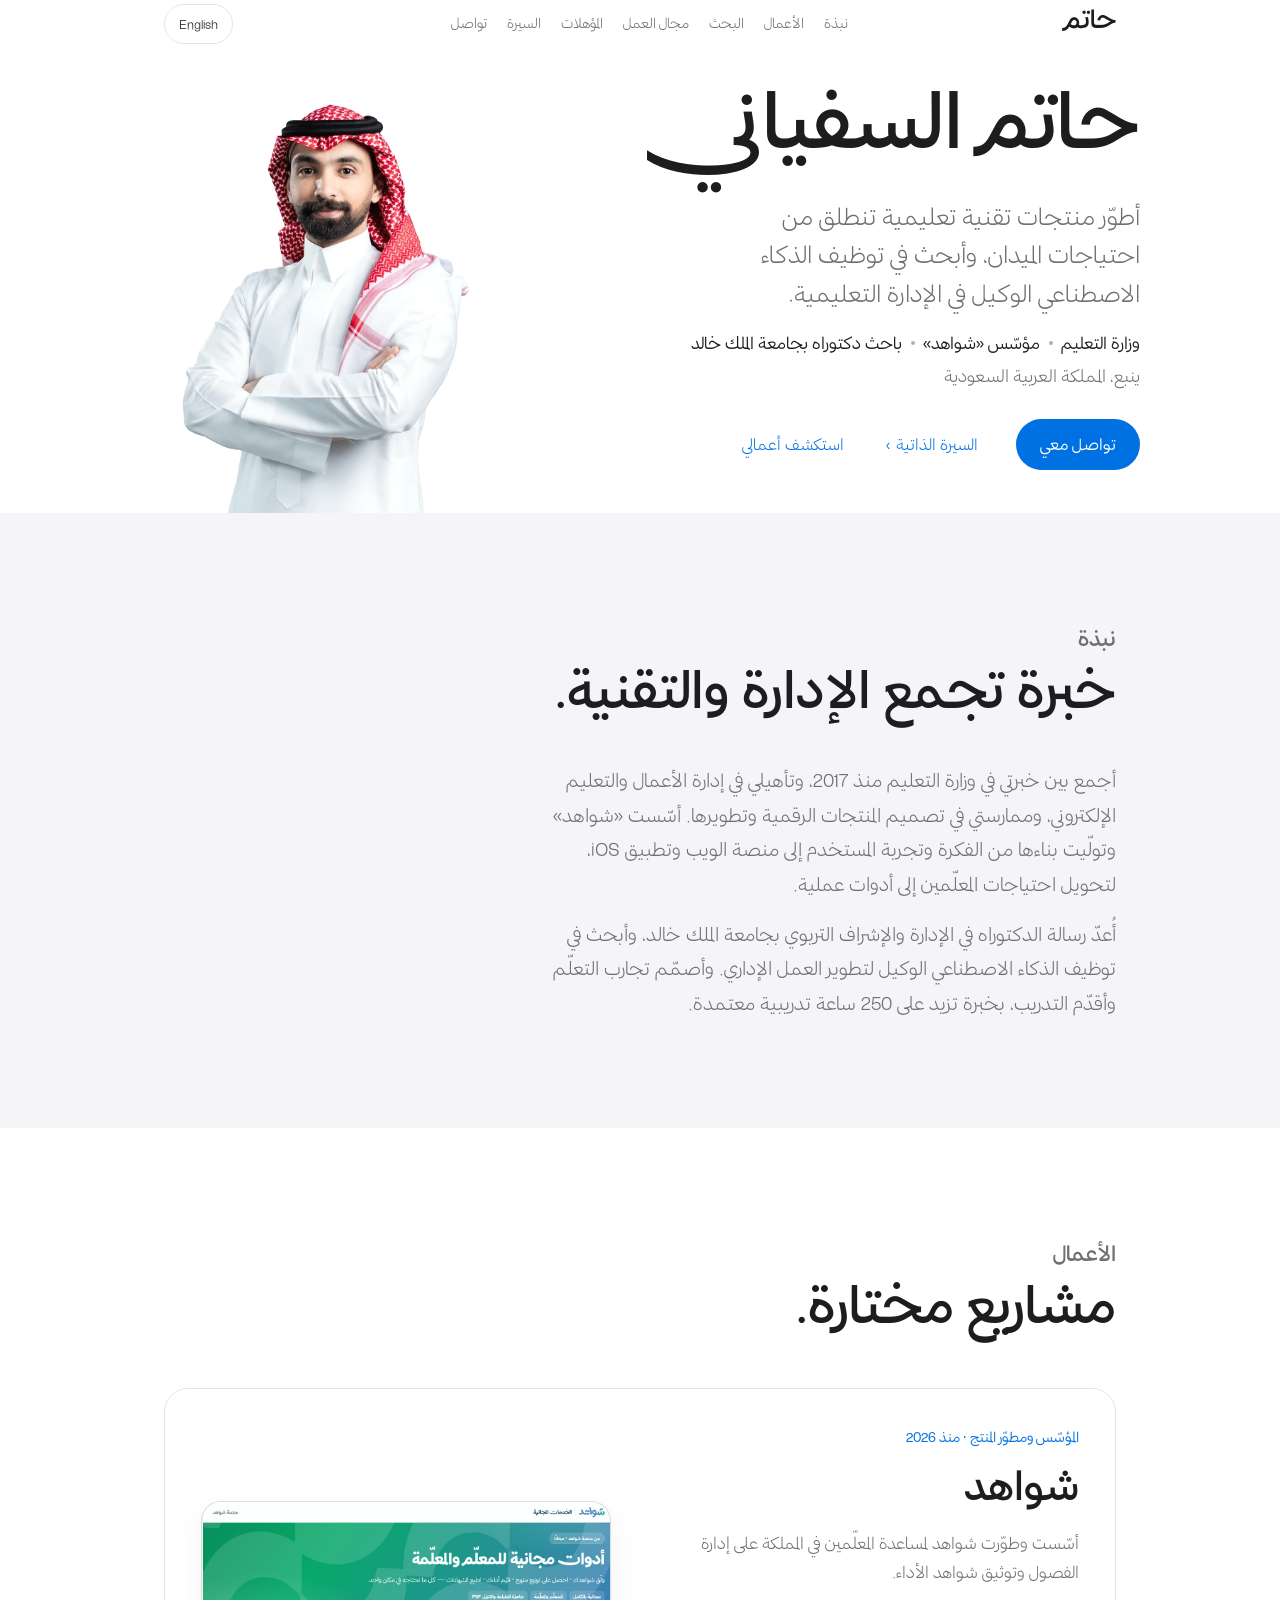
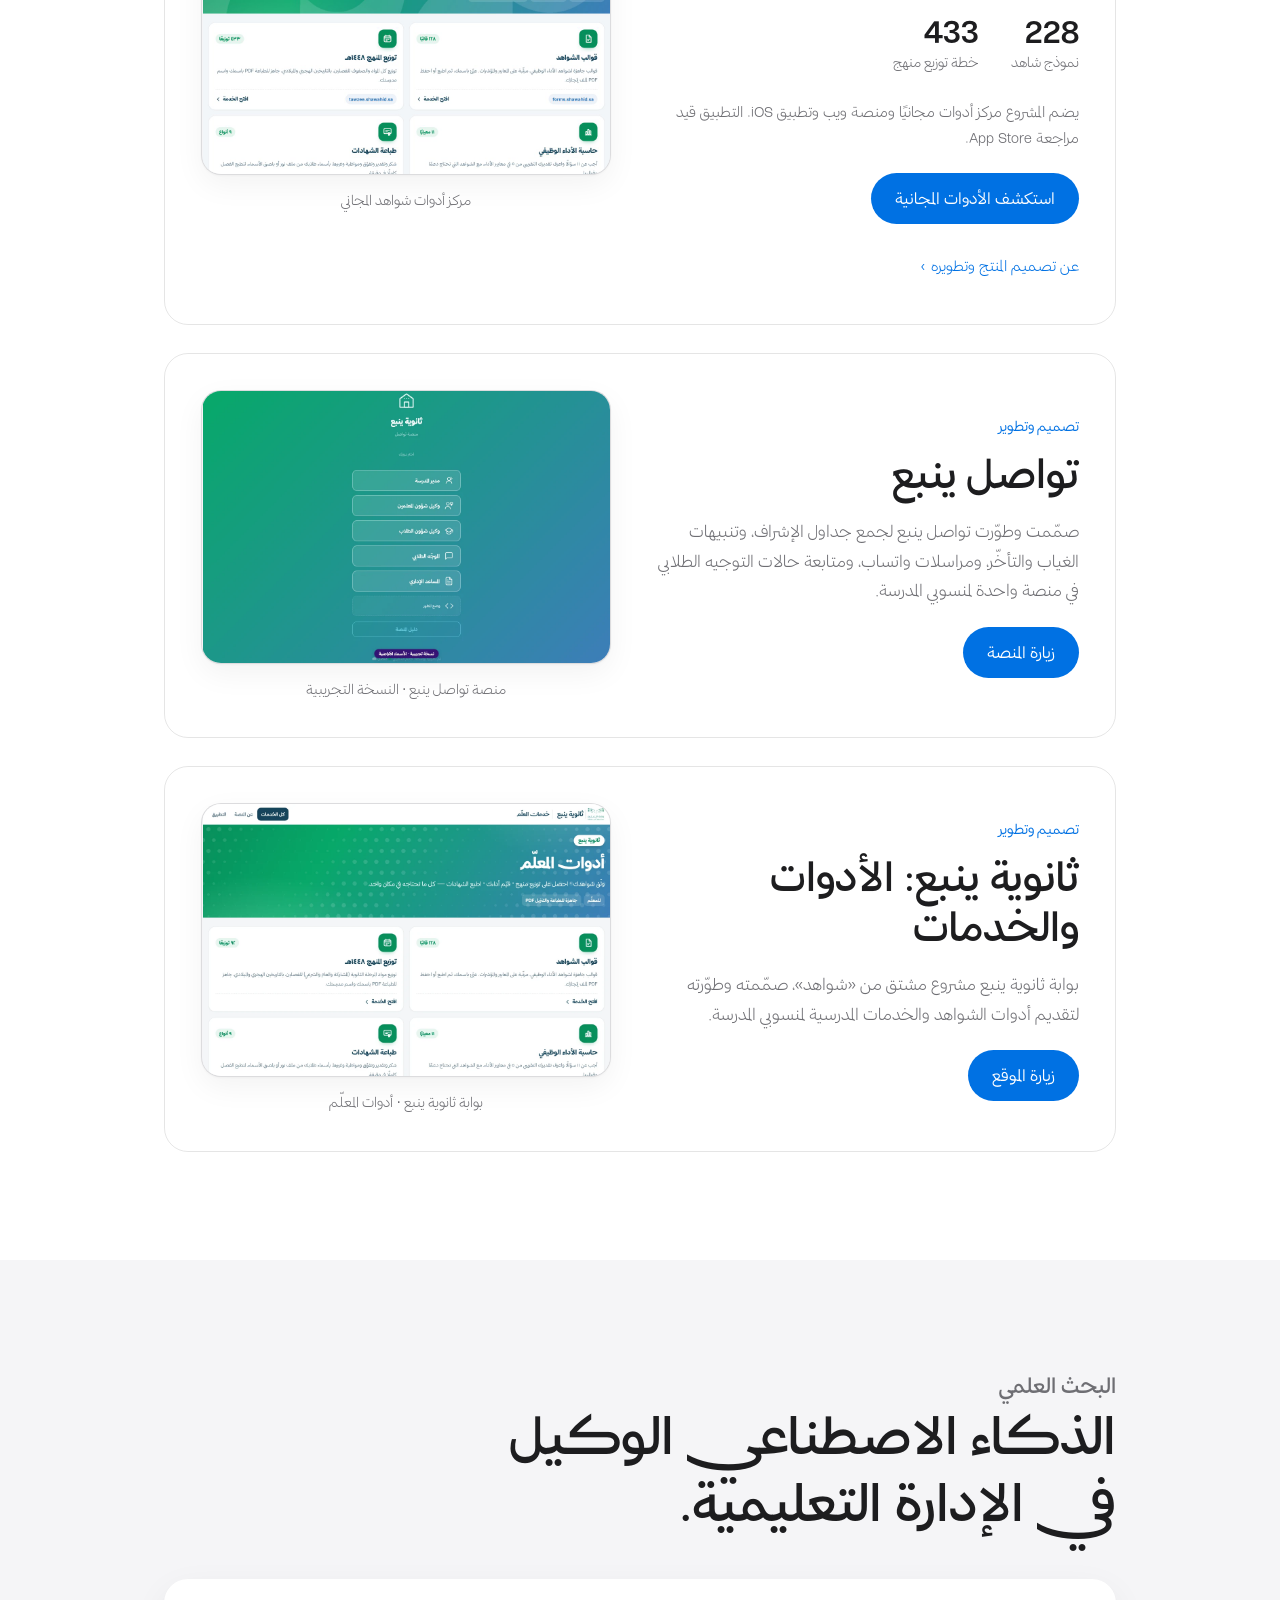
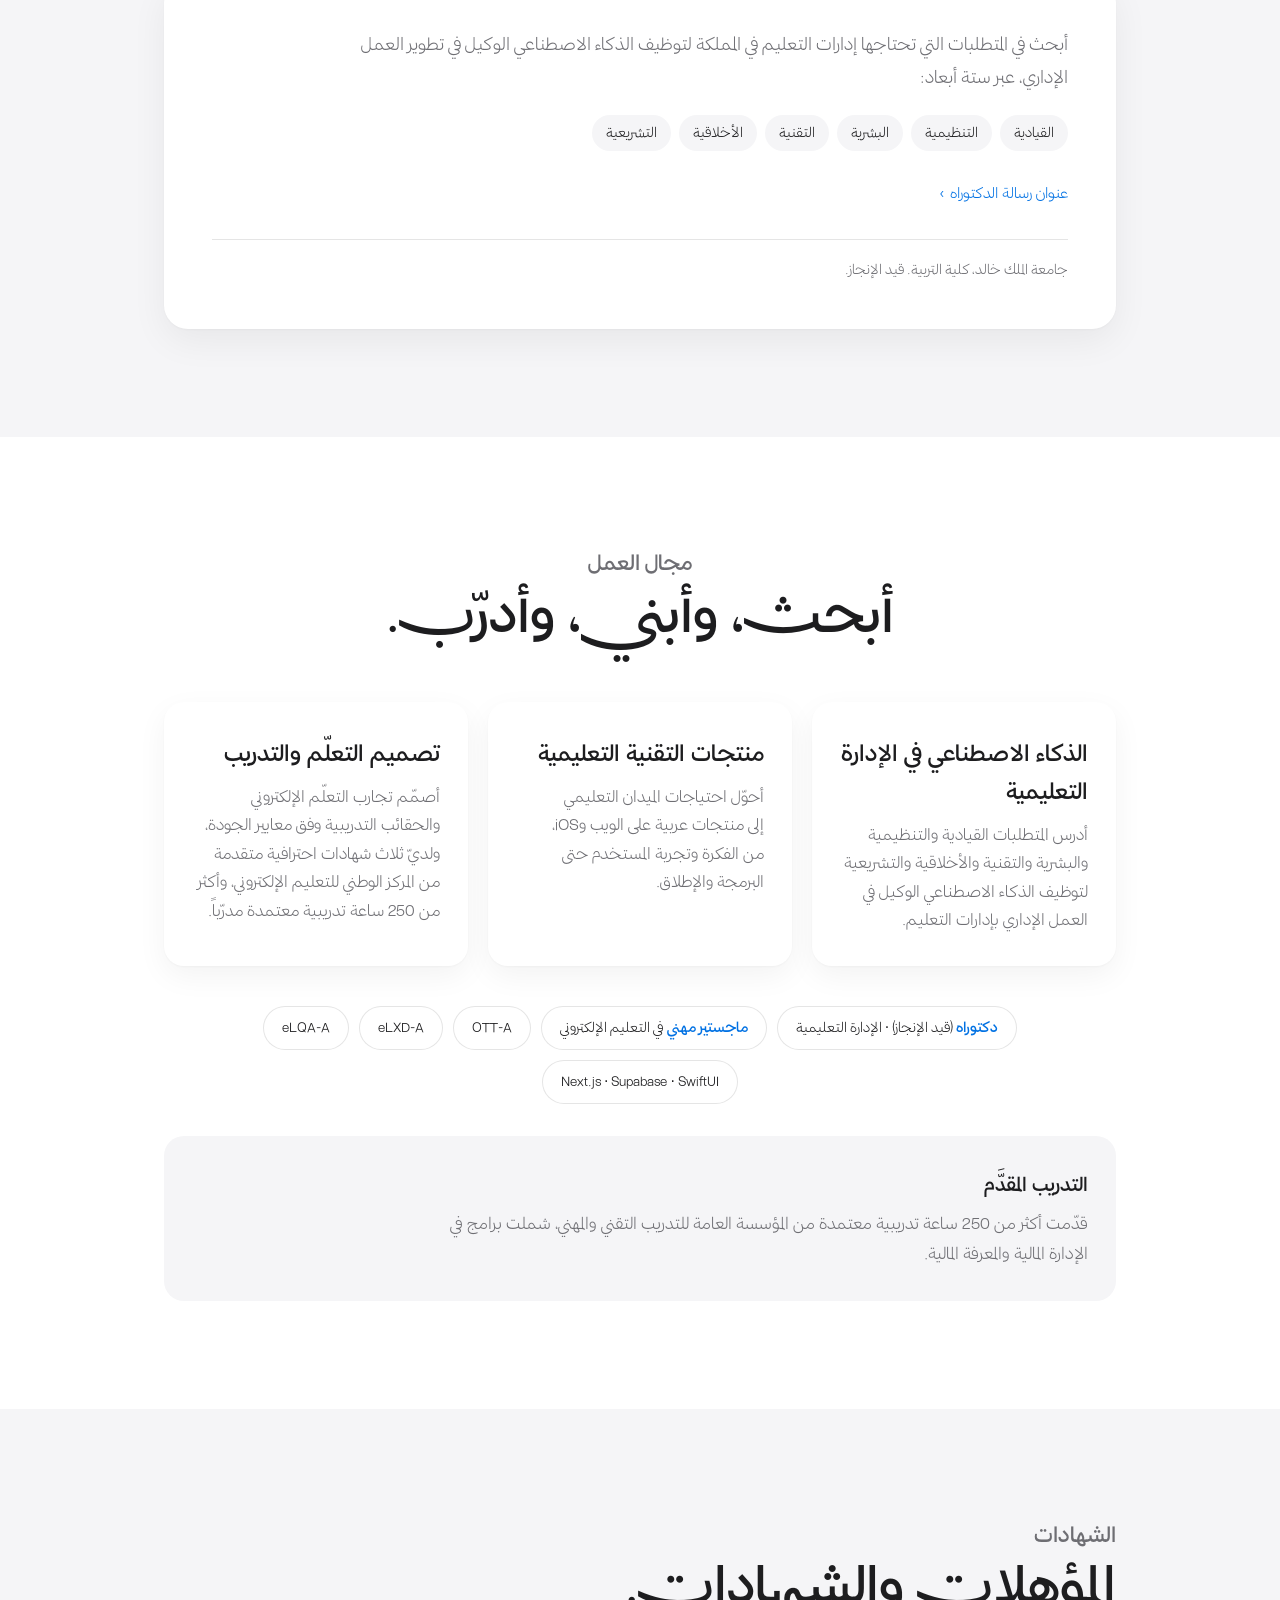
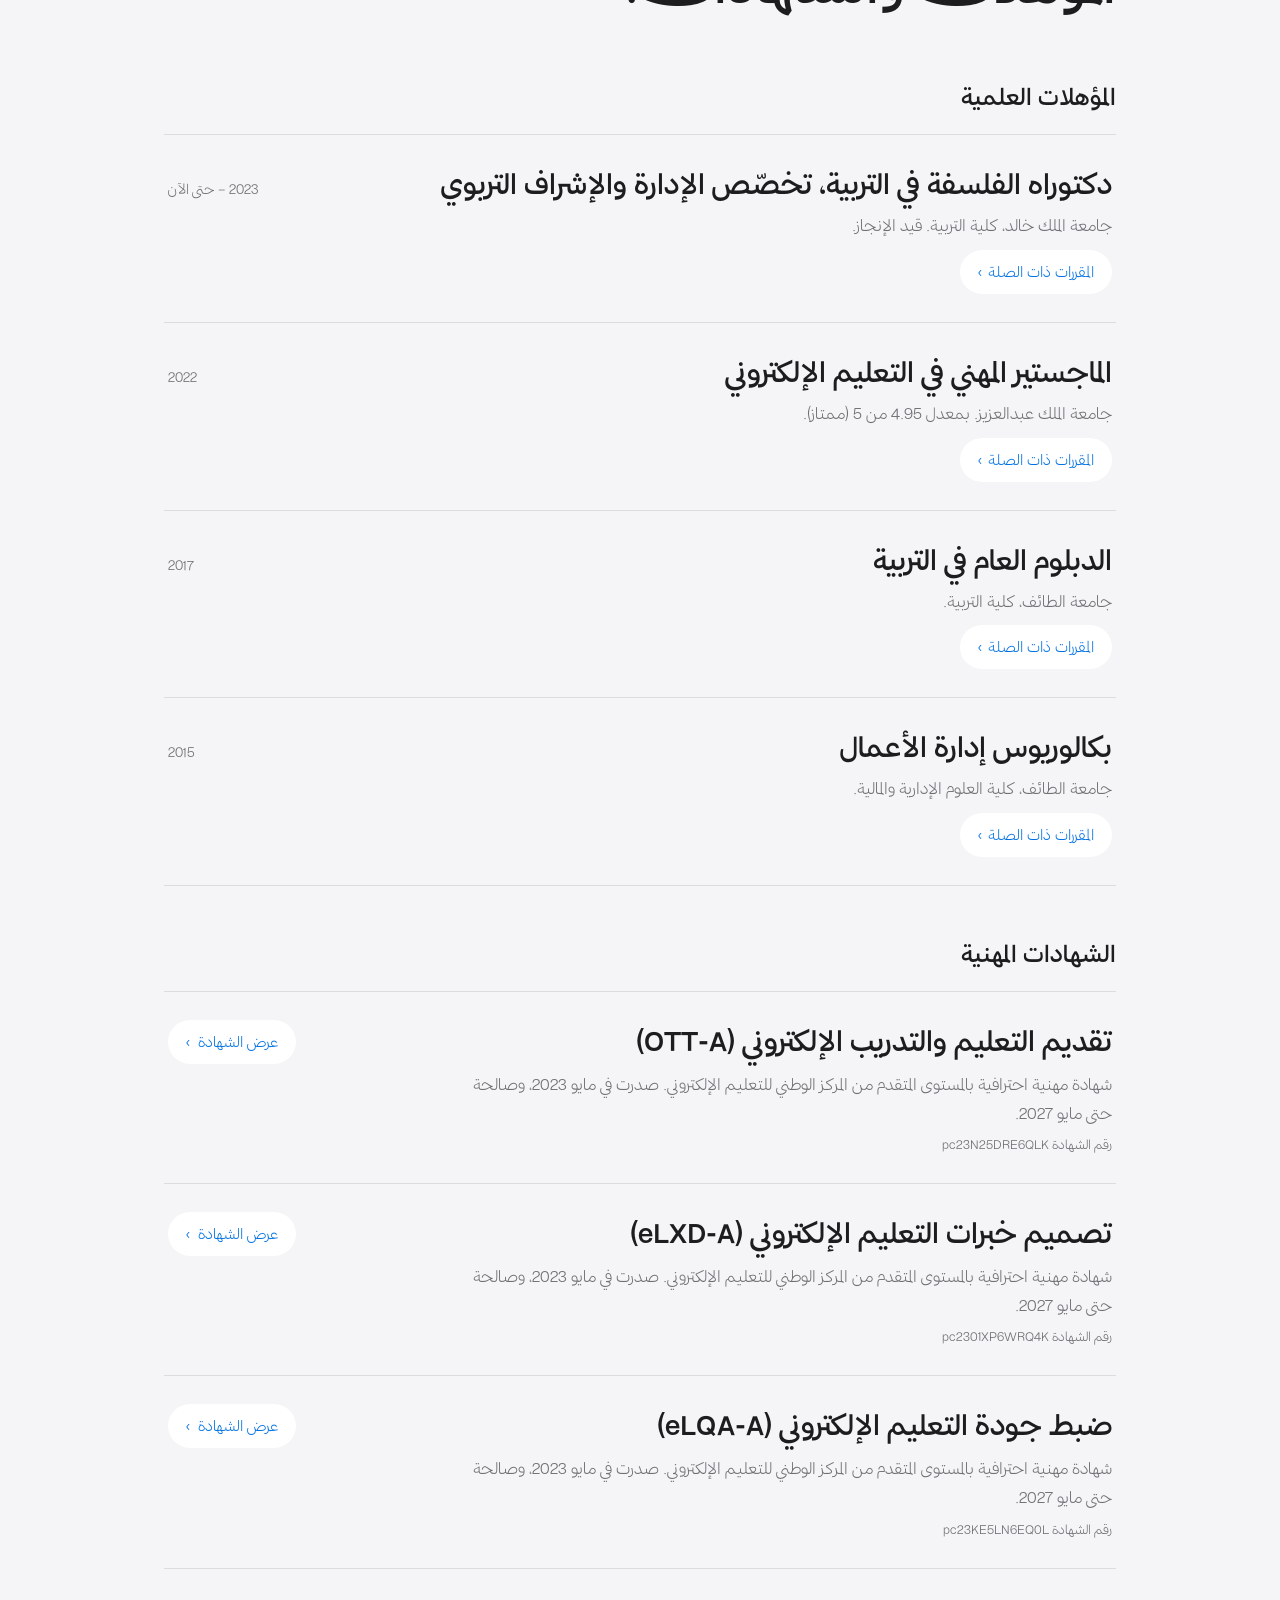
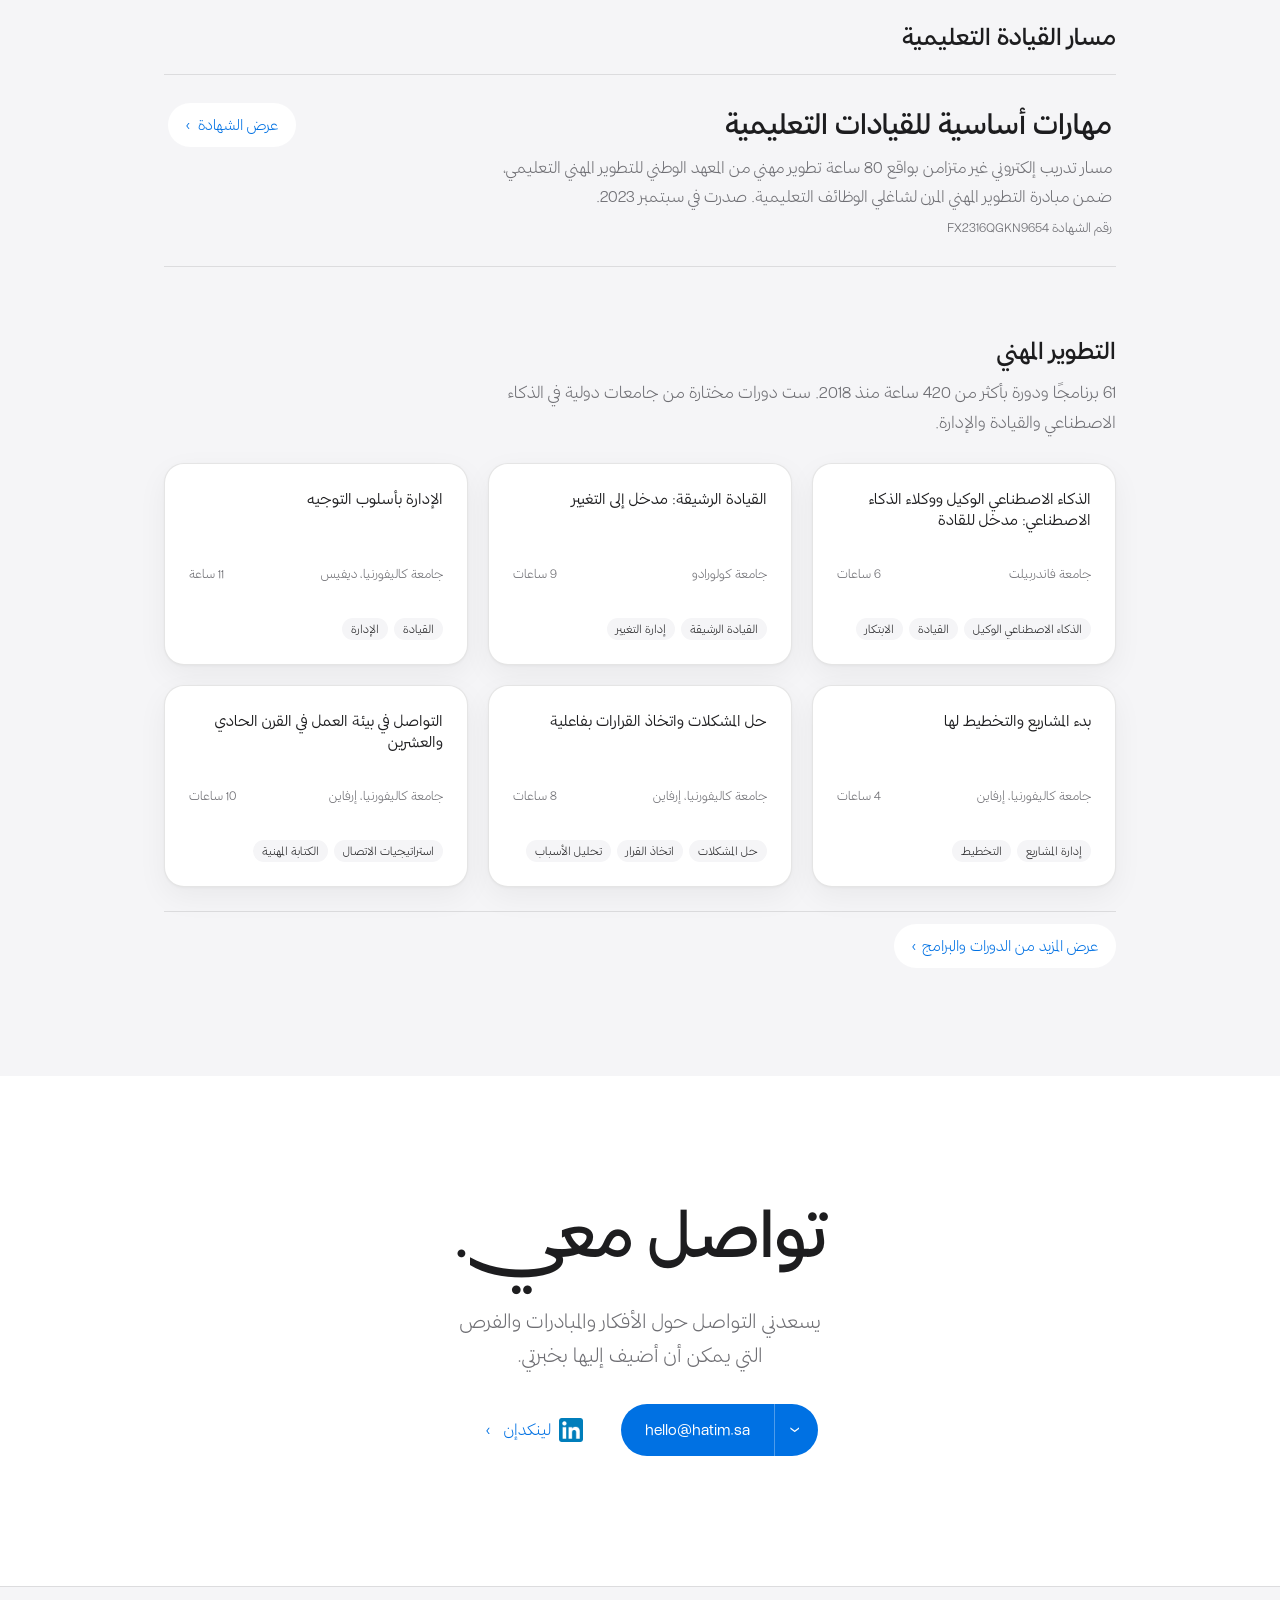
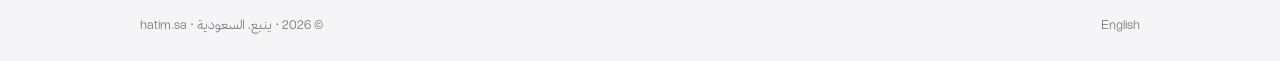
==== ar.html @ cd52f701 "Present professional development courses as cards" ====
<!DOCTYPE html>
<html lang="ar" dir="rtl">
<head>
<meta charset="UTF-8">
<meta name="viewport" content="width=device-width, initial-scale=1.0">
<title>حاتم السفياني — التقنية والذكاء الاصطناعي في التعليم</title>
<meta name="description" content="حاتم السفياني يصمّم ويطوّر منتجات تقنية تعليمية، ويبحث في توظيف الذكاء الاصطناعي الوكيل لتطوير العمل الإداري في التعليم. مؤسّس «شواهد» وباحث دكتوراه بجامعة الملك خالد.">
<link rel="icon" type="image/png" href="favicon.png">
<link rel="apple-touch-icon" href="apple-touch-icon.png">
<style>
  @font-face{font-family:"Tajarib";src:url("fonts/tajarib/Tajarib-Regular.woff2") format("woff2");font-weight:400;font-style:normal;font-display:swap}
  @font-face{font-family:"Tajarib";src:url("fonts/tajarib/Tajarib-Medium.woff2") format("woff2");font-weight:500;font-style:normal;font-display:swap}
  @font-face{font-family:"Tajarib";src:url("fonts/tajarib/Tajarib-Bold.woff2") format("woff2");font-weight:700;font-style:normal;font-display:swap}
  @font-face{font-family:"Tajarib";src:url("fonts/tajarib/Tajarib-Black.woff2") format("woff2");font-weight:900;font-style:normal;font-display:swap}
  @font-face{font-family:"TajaribDisp";src:url("fonts/tajarib/TajaribDisp-Bold.woff2") format("woff2");font-weight:700;font-style:normal;font-display:swap}
  @font-face{font-family:"TajaribDisp";src:url("fonts/tajarib/TajaribDisp-Black.woff2") format("woff2");font-weight:900;font-style:normal;font-display:swap}
  :root{
    --bg:#ffffff; --soft:#f5f5f7; --ink:#1d1d1f; --sub:#6e6e73;
    --line:rgba(0,0,0,.10); --accent:#0071e3; --accent-2:#0077ED;
    --ar:"Tajarib","Tajawal",-apple-system,system-ui,sans-serif;
    --disp:"TajaribDisp","Tajarib",system-ui,sans-serif;
  }
  *{box-sizing:border-box;margin:0;padding:0}
  html{scroll-behavior:smooth;-webkit-text-size-adjust:100%}
  body{background:var(--bg);color:var(--ink);font-family:var(--ar);line-height:1.7;-webkit-font-smoothing:antialiased}
  ::selection{background:#b3d6ff}
  a{color:inherit;text-decoration:none}
  .wrap{max-width:1000px;margin:0 auto;padding:0 24px}

  header{position:fixed;inset:0 0 auto 0;z-index:70;height:48px;background:rgba(255,255,255,.72);backdrop-filter:saturate(180%) blur(20px);-webkit-backdrop-filter:saturate(180%) blur(20px);border-bottom:1px solid transparent;transition:border-color .4s cubic-bezier(.33,1,.68,1)}
  header.scrolled{border-bottom-color:var(--line)}
  .bar{max-width:1000px;margin:0 auto;padding:0 24px;height:48px;display:flex;align-items:center;justify-content:space-between}
  .brand{display:flex;align-items:center;gap:9px;font-size:18px;font-weight:700}
  nav{display:flex;gap:26px;font-size:14px;color:var(--sub);align-items:center}
  nav a{transition:color .25s}
  nav a:hover{color:var(--ink)}
  .lang{border:1px solid var(--line);border-radius:980px;padding:5px 14px;font-size:13px;color:var(--ink);transition:border-color .25s}
  .lang:hover{border-color:var(--ink)}

  .hero{min-height:94svh;display:flex;flex-direction:column;align-items:center;justify-content:center;text-align:center;padding:118px 24px 80px}
  .eyebrow{font-size:20px;font-weight:700;color:var(--accent)}
  .hero h1{font-family:var(--disp);font-feature-settings:'liga','ss01';font-size:clamp(2.6rem,8vw,5.6rem);font-weight:700;line-height:1.15;margin:12px 0 0;max-width:16ch}
  .hero .loc{font-size:1.1rem;color:var(--sub);margin-top:16px}
  .hero p{font-size:clamp(1.15rem,2.2vw,1.5rem);color:var(--sub);max-width:40ch;margin:20px auto 0;line-height:1.6}
  .cta{margin-top:30px;display:flex;gap:14px;flex-wrap:wrap;justify-content:center}
  .btn{display:inline-flex;align-items:center;font-size:16px;padding:12px 24px;border-radius:980px;font-weight:500;transition:transform .2s cubic-bezier(.33,1,.68,1),background .25s}
  .btn:active{transform:scale(.97)}
  .btn-p{background:var(--accent);color:#fff}
  .btn-p:hover{background:var(--accent-2)}
  .btn-t{color:var(--accent);font-weight:400}
  .btn-t:hover{text-decoration:underline}
  .btn-t .ch{margin-inline-end:6px}
  .portrait{margin:40px auto 0;width:min(330px,72vw)}
  .portrait img{width:100%;height:auto;display:block;aspect-ratio:820/1392}

  .statement{padding:118px 24px;text-align:center}
  .statement p{font-size:clamp(1.7rem,4.6vw,3.1rem);font-weight:700;line-height:1.35;max-width:24ch;margin:0 auto}

  .soft{background:var(--soft)}
  .sec{padding:108px 0}
  .kicker{font-size:21px;font-weight:700;color:var(--sub);margin-bottom:10px}
  .h2{font-family:var(--disp);font-feature-settings:'liga','ss01';font-size:clamp(2rem,4.8vw,3.2rem);font-weight:700;line-height:1.3;max-width:20ch;text-wrap:balance}

  .about-grid{margin-top:40px;display:grid;grid-template-columns:320px 1fr;gap:48px;align-items:center}
  .about-grid .photo{background:#fff;border:1px solid var(--line);border-radius:22px;overflow:hidden;box-shadow:0 12px 40px rgba(0,0,0,.08)}
  .about-grid .photo img{width:100%;height:auto;display:block;aspect-ratio:820/1392}
  .about-grid p{font-size:1.2rem;color:var(--sub);line-height:1.8}
  .about-grid p + p{margin-top:14px}

  .work-list{margin-top:46px;border-top:1px solid var(--line)}
  .row{display:grid;grid-template-columns:1fr auto;gap:8px 24px;align-items:baseline;padding:30px 4px;border-bottom:1px solid var(--line);transition:padding-inline-start .35s cubic-bezier(.33,1,.68,1)}
  .row:hover{padding-inline-start:12px}
  .row .t{font-size:clamp(1.35rem,2.8vw,1.9rem);font-weight:700}
  .row .t a{transition:color .25s}
  .row .t a:hover{color:var(--accent)}
  .row .d{grid-column:1/-1;color:var(--sub);font-size:1.05rem;max-width:66ch;line-height:1.75}
  .row .tag{font-size:13.5px;color:var(--sub);white-space:nowrap;font-weight:500}

  .cards{margin-top:44px;display:grid;grid-template-columns:repeat(3,1fr);gap:20px}
  .card{background:var(--bg);border-radius:20px;padding:32px 28px;box-shadow:0 1px 3px rgba(0,0,0,.04),0 10px 30px rgba(0,0,0,.05)}
  .card h3{font-size:1.4rem;font-weight:700;margin-bottom:10px}
  .card p{color:var(--sub);font-size:1.02rem;line-height:1.75}
  #focus .card{text-align:start}
  .chips{margin-top:40px;display:flex;flex-wrap:wrap;gap:10px;justify-content:center}
  .chip{background:var(--bg);border:1px solid var(--line);border-radius:980px;padding:9px 18px;font-size:14px;color:var(--ink)}
  .chip b{color:var(--accent);font-weight:700}

  .contact{text-align:center;padding:128px 24px}
  .contact h2{font-family:var(--disp);font-feature-settings:'liga','ss01';font-size:clamp(2.2rem,6vw,4rem);font-weight:700;line-height:1.25}
  .contact .cta{margin-top:32px}

  footer{border-top:1px solid var(--line);background:var(--soft)}
  .foot{display:flex;justify-content:space-between;gap:14px;flex-wrap:wrap;padding:26px 0;font-size:13px;color:var(--sub)}

  .rv{opacity:0;transform:translateY(24px);transition:opacity .7s cubic-bezier(.33,1,.68,1),transform .7s cubic-bezier(.33,1,.68,1)}
  .rv.in{opacity:1;transform:none}

  @media(max-width:820px){ .cards{grid-template-columns:1fr} .about-grid{grid-template-columns:1fr;gap:24px} nav .nlink{display:none} .sec{padding:84px 0} }
  @media(max-width:480px){ .wrap{padding:0 20px} .row .tag{display:none} }
  @media(prefers-reduced-motion:reduce){ html{scroll-behavior:auto} .rv{transform:none;transition:opacity .4s ease} .btn:active{transform:none} *{animation:none!important} }
  @media(prefers-reduced-transparency:reduce){ header{background:#fff;backdrop-filter:none;-webkit-backdrop-filter:none;border-bottom:1px solid var(--line)} }

  .about{position:relative;overflow:hidden}
  .about .wrap{position:relative;z-index:1}
  .about .atext{margin-top:30px;max-width:46ch}
  .about .atext p{font-size:1.2rem;color:var(--sub);line-height:1.8}
  .about .atext p + p{margin-top:15px}

  .cred-list{margin-top:48px;border-top:1px solid var(--line)}
  .cred{display:grid;grid-template-columns:1fr auto;gap:6px 28px;align-items:baseline;padding:28px 4px;border-bottom:1px solid var(--line)}
  .cred .ct{font-size:clamp(1.3rem,2.7vw,1.75rem);font-weight:600;letter-spacing:-.02em;line-height:1.25}
  .cred .cm{grid-column:1/-1;color:var(--sub);font-size:1.02rem;max-width:64ch;letter-spacing:-.01em}
  .cred .cid{grid-column:1/-1;color:var(--sub);font-size:13px;font-variant-numeric:tabular-nums}
  .vlink{color:var(--accent);font-size:15px;white-space:nowrap}
  .vlink:hover{text-decoration:underline}
  .vlink .ch{display:inline-block;margin-inline-start:4px;transition:transform .2s cubic-bezier(.33,1,.68,1)}
  .vlink:hover .ch{transform:translateX(3px)}
  .courses{margin-top:76px}
  .co-head h3{font-size:1.55rem;font-weight:600;letter-spacing:-.02em}
  .co-head p{color:var(--sub);margin-top:6px;font-size:1.05rem;max-width:60ch;letter-spacing:-.01em}
  .co-cols{margin-top:30px;display:grid;grid-template-columns:repeat(3,1fr);gap:36px}
  .co-col h4{font-size:15px;font-weight:600;padding-bottom:12px;border-bottom:1px solid var(--ink)}
  .co-col ul{list-style:none}
  .co-col li{padding:13px 0;border-bottom:1px solid var(--line)}
  .co-col .cn{display:block;font-size:15.5px;font-weight:500;line-height:1.38;letter-spacing:-.01em}
  .co-col .cmeta{display:flex;justify-content:space-between;align-items:baseline;gap:12px;margin-top:4px;font-size:13px;color:var(--sub)}
  .co-col .cd{white-space:nowrap;font-variant-numeric:tabular-nums}
  .nw{white-space:nowrap}
  a.chip{transition:border-color .25s}
  a.chip:hover{border-color:var(--ink)}
  @media(max-width:820px){ .co-cols{grid-template-columns:1fr;gap:30px} .courses{margin-top:60px} }
  @media(max-width:480px){ .cred{grid-template-columns:1fr} .vlink{margin-top:4px} }

  .cred .ct{font-weight:700;letter-spacing:0;line-height:1.5}
  .cred .cm{line-height:1.75;letter-spacing:0}
  .co-head h3{font-weight:700;letter-spacing:0}
  .co-head p{line-height:1.75;letter-spacing:0}
  .co-col h4{font-weight:700}
  .co-col .cn{direction:ltr;text-align:right;letter-spacing:0}
  .vlink .ch{margin-inline-start:0;margin-inline-end:4px}
  .vlink:hover .ch{transform:translateX(-3px)}

  .co-col .sks{display:flex;flex-wrap:wrap;gap:6px;margin-top:9px}
  .co-col .sk{background:var(--soft);border-radius:980px;padding:3px 10px;font-size:12px;line-height:1.5;color:var(--ink);white-space:nowrap}

  .diss{margin-top:44px;background:var(--bg);border-radius:24px;padding:clamp(26px,4vw,48px);box-shadow:0 1px 3px rgba(0,0,0,.04),0 12px 36px rgba(0,0,0,.06)}
  .diss .dl{font-size:14px;font-weight:600;color:var(--accent);letter-spacing:-.01em}
  .diss .dt{font-size:clamp(1.35rem,2.6vw,1.9rem);font-weight:700;line-height:1.25;letter-spacing:-.02em;margin-top:10px;max-width:32ch}
  .diss .ds{margin-top:18px;color:var(--sub);font-size:1.12rem;line-height:1.55;max-width:62ch;letter-spacing:-.01em}
  .dims{margin-top:22px;display:flex;flex-wrap:wrap;gap:8px;list-style:none}
  .dims li{background:var(--soft);border-radius:980px;padding:6px 14px;font-size:14px}
  .diss .dm{margin-top:24px;padding-top:18px;border-top:1px solid var(--line);font-size:14px;color:var(--sub)}
  .co-more{margin-top:22px}
  .co-more summary{cursor:pointer;list-style:none;display:inline-flex;align-items:center;gap:6px;color:var(--accent);font-size:15px}
  .co-more summary::-webkit-details-marker{display:none}
  .co-more summary:hover{text-decoration:underline}
  .co-more summary .ch{display:inline-block;transition:transform .25s cubic-bezier(.33,1,.68,1)}
  .co-more[open] summary .ch{transform:rotate(90deg)}
  .co-more .o{display:none} .co-more[open] .o{display:inline} .co-more[open] .c{display:none}
  .co-more .co-cols{margin-top:26px}
  .contact .sub{color:var(--sub);font-size:clamp(1.05rem,1.8vw,1.25rem);max-width:46ch;margin:18px auto 0;letter-spacing:-.01em}

  .diss .dl{font-weight:700;letter-spacing:0}
  .diss .dt{line-height:1.6;letter-spacing:0;max-width:36ch}
  .diss .ds{line-height:1.85;letter-spacing:0}
  .contact .sub{line-height:1.7;letter-spacing:0}
  .co-more[open] summary .ch{transform:rotate(-90deg)}

  .hero{min-height:0;display:block;text-align:start;padding:88px 24px 0}
  .hero .hin{max-width:1000px;margin:0 auto;display:grid;grid-template-columns:1fr minmax(240px,340px);gap:48px;align-items:end}
  .hero .htext{align-self:center;padding-bottom:40px}
  .hero h1{font-size:clamp(2.6rem,6.2vw,4.8rem);max-width:none;margin:0}
  .hero p{margin:18px 0 0;max-width:38ch;text-wrap:balance}
  .hero .loc{margin-top:14px}
  .hmeta{margin-top:16px}
  .hmeta ul{list-style:none;margin:0;padding:0;display:flex;flex-wrap:wrap;column-gap:21px;row-gap:2px}
  .hmeta li{position:relative;white-space:nowrap;font-size:1.05rem;font-weight:500;color:var(--ink);line-height:1.75}
  .hmeta li + li::before{content:"";position:absolute;inset-inline-start:-12.5px;top:50%;width:4px;height:4px;margin-top:-2px;border-radius:50%;background:var(--sub);opacity:.55}
  .hmeta li.ls::before{display:none}
  .hmeta + .loc{margin-top:4px}
  .hero .cta{justify-content:flex-start;margin-top:28px}
  .hph img{width:100%;height:auto;display:block}
  @media(max-width:820px){
    .hero{padding-top:72px;text-align:center}
    .hero .hin{grid-template-columns:1fr;gap:4px}
    .hph{order:-1;width:min(230px,62vw);margin:0 auto;aspect-ratio:4/5;overflow:hidden;-webkit-mask-image:linear-gradient(#000 78%,transparent);mask-image:linear-gradient(#000 78%,transparent)}
    .hph img{height:100%;object-fit:cover;object-position:top}
    .hero .htext{padding-bottom:56px}
    .hero p{margin-inline:auto}
    .hero .cta{justify-content:center}
    .hmeta ul{justify-content:center}
  }
  @media(max-width:400px){ .hmeta li{white-space:normal} }

  .brand .wm{font-family:"TajaribDisp","Tajarib",system-ui,sans-serif;font-weight:700;font-size:25px;line-height:1;letter-spacing:0;font-feature-settings:'ss01'}

  .mailwrap{position:relative;display:inline-flex}
  .mailfb{position:absolute;top:calc(100% + 10px);inset-inline-start:50%;transform:translateX(-50%);z-index:20;background:var(--bg);border:1px solid var(--line);border-radius:16px;box-shadow:0 12px 36px rgba(0,0,0,.12);padding:8px;display:none;min-width:220px;text-align:start}
  [dir=rtl] .mailfb{transform:translateX(50%)}
  .mailfb.show{display:block}
  .mailfb p{font-size:12.5px;color:var(--sub);padding:6px 10px 8px}
  .mailfb a,.mailfb button{display:block;width:100%;text-align:start;font:inherit;font-size:15px;color:var(--ink);background:none;border:0;border-radius:10px;padding:9px 10px;cursor:pointer}
  .mailfb a:hover,.mailfb button:hover{background:var(--soft)}

  .mailfb::before{content:"";position:absolute;left:0;right:0;top:-12px;height:12px}
  @media(hover:hover){ .mailwrap:hover .mailfb,.mailwrap:focus-within .mailfb{display:block} }

  .train{margin-top:64px}
  .train h3{font-size:1.45rem;font-weight:600;letter-spacing:-.02em}
  .train>p{color:var(--sub);margin-top:6px;font-size:1.05rem;max-width:64ch;line-height:1.55}
  .tl{list-style:none;margin-top:20px;display:grid;grid-template-columns:repeat(2,1fr);column-gap:36px}
  .tl li{padding:12px 0;border-bottom:1px solid var(--line)}
  .tl li span{display:block;font-size:15.5px;font-weight:500;line-height:1.4}
  .tl li em{display:block;font-style:normal;font-size:13px;color:var(--sub);margin-top:3px}
  .train .trn{margin-top:22px;font-size:1.02rem;color:var(--sub)}
  .train .trn b{color:var(--ink)}
  @media(max-width:820px){ .tl{grid-template-columns:1fr} }

  .tg{margin-top:26px;display:grid;grid-template-columns:repeat(3,1fr);gap:34px 36px}
  .tg h4{font-size:15px;font-weight:600;padding-bottom:12px;border-bottom:1px solid var(--ink)}
  .tg ul{list-style:none}
  .tg li{padding:12px 0;border-bottom:1px solid var(--line)}
  .tg .tn{display:block;font-size:15px;font-weight:500;line-height:1.4}
  .tg .tm{display:flex;justify-content:space-between;gap:10px;margin-top:3px;font-size:12.5px;color:var(--sub)}
  .tg .tm b{font-weight:400;white-space:nowrap}
  .tg .sks{display:flex;flex-wrap:wrap;gap:6px;margin-top:8px}
  .tg .sk{background:var(--soft);border-radius:980px;padding:2px 9px;font-size:11.5px;line-height:1.6}
  @media(max-width:980px){ .tg{grid-template-columns:repeat(2,1fr)} }
  @media(max-width:640px){ .tg{grid-template-columns:1fr} }

  .subh{font-size:1.45rem;font-weight:600;letter-spacing:-.02em;margin-top:48px}
  .subh + .cred-list{margin-top:18px}
  .cred .cy{font-size:14px;color:var(--sub);white-space:nowrap}

  .cred .cq{grid-column:1/-1;display:flex;flex-wrap:wrap;gap:6px;margin-top:8px}
  .cred .cq span{background:var(--soft);border-radius:980px;padding:4px 11px;font-size:12.5px;line-height:1.5}
</style>
<link rel="stylesheet" href="site.css">
<link rel="canonical" href="https://hatim.sa/ar.html">
<link rel="alternate" hreflang="en" href="https://hatim.sa/">
<link rel="alternate" hreflang="ar" href="https://hatim.sa/ar.html">
<link rel="alternate" hreflang="x-default" href="https://hatim.sa/">
<meta property="og:type" content="profile">
<meta property="og:site_name" content="Hatim Alsufyani">
<meta property="og:title" content="حاتم السفياني — التقنية والذكاء الاصطناعي في التعليم">
<meta property="og:description" content="حاتم السفياني يصمّم ويطوّر منتجات تقنية تعليمية، ويبحث في توظيف الذكاء الاصطناعي الوكيل لتطوير العمل الإداري في التعليم. مؤسّس «شواهد» وباحث دكتوراه بجامعة الملك خالد.">
<meta property="og:url" content="https://hatim.sa/ar.html">
<meta property="og:locale" content="ar_SA">
<meta property="og:locale:alternate" content="en_US">
<meta property="og:image" content="https://hatim.sa/portrait-2026.jpg">
<meta property="og:image:type" content="image/jpeg">
<meta property="og:image:width" content="960">
<meta property="og:image:height" content="1440">
<meta property="og:image:alt" content="حاتم السفياني">
<meta name="twitter:card" content="summary">
<meta name="twitter:title" content="حاتم السفياني — التقنية والذكاء الاصطناعي في التعليم">
<meta name="twitter:description" content="حاتم السفياني يصمّم ويطوّر منتجات تقنية تعليمية، ويبحث في توظيف الذكاء الاصطناعي الوكيل لتطوير العمل الإداري في التعليم. مؤسّس «شواهد» وباحث دكتوراه بجامعة الملك خالد.">
<meta name="twitter:image" content="https://hatim.sa/portrait-2026.jpg">
<script type="application/ld+json">{"@context": "https://schema.org", "@type": "ProfilePage", "url": "https://hatim.sa/ar.html", "inLanguage": "ar", "mainEntity": {"@type": "Person", "@id": "https://hatim.sa/#person", "name": "حاتم السفياني", "alternateName": "Hatim Alsufyani", "url": "https://hatim.sa/", "image": "https://hatim.sa/portrait-2026.jpg", "sameAs": ["https://www.linkedin.com/in/hatim-alsufyani/"], "worksFor": {"@type": "Organization", "name": "وزارة التعليم السعودية"}, "alumniOf": [{"@type": "CollegeOrUniversity", "name": "King Abdulaziz University"}, {"@type": "CollegeOrUniversity", "name": "Taif University"}]}}</script>
<link rel="stylesheet" href="typography.css">
</head>
<body>
<a class="skip-link" href="#top">انتقل إلى المحتوى</a>
<header id="hd"><div class="bar">
<a class="brand" href="#top" aria-label="حاتم السفياني"><span class="wm" lang="ar" dir="rtl">حاتم</span></a>
<nav class="desktop-nav" aria-label="التنقل الرئيسي"><a class="nlink" href="#about">نبذة</a>
<a class="nlink" href="#work">الأعمال</a>
<a class="nlink" href="#research">البحث</a>
<a class="nlink" href="#focus">مجال العمل</a>
<a class="nlink" href="#credentials">المؤهلات</a>
<a class="nlink" href="cv-ar.html">السيرة</a>
<a class="nlink" href="#contact">تواصل</a></nav>
<div class="nav-tools"><a class="lang" href="index.html" lang="en" hreflang="en">English</a>
<details class="mobile-menu"><summary>القائمة</summary><nav aria-label="التنقل الرئيسي"><a class="nlink" href="#about">نبذة</a>
<a class="nlink" href="#work">الأعمال</a>
<a class="nlink" href="#research">البحث</a>
<a class="nlink" href="#focus">مجال العمل</a>
<a class="nlink" href="#credentials">المؤهلات</a>
<a class="nlink" href="cv-ar.html">السيرة</a>
<a class="nlink" href="#contact">تواصل</a></nav></details></div>
</div></header>

<main id="top" tabindex="-1">
  <section class="hero">
    <div class="hin">
      <div class="htext">
        <h1 class="rv">حاتم السفياني</h1>
        <p class="rv">أطوّر منتجات تقنية تعليمية تنطلق من احتياجات الميدان، وأبحث في توظيف الذكاء الاصطناعي الوكيل في الإدارة التعليمية.</p>
        <div class="hmeta rv"><ul><li>وزارة التعليم</li><li>مؤسّس «شواهد»</li><li>باحث دكتوراه بجامعة الملك خالد</li></ul></div>
        <div class="loc rv">ينبع، المملكة العربية السعودية</div>
        <div class="cta rv">
          <a class="btn btn-p" href="#contact">تواصل معي</a>
          <a class="btn btn-t" href="cv-ar.html">السيرة الذاتية <span class="ch">‹</span></a><a class="hero-work" href="#work">استكشف أعمالي</a>
        </div>
      </div>
      <div class="hph rv"><picture><source type="image/webp" srcset="portrait-2026-480.webp 480w, portrait-2026-960.webp 960w" sizes="(max-width:370px) 62vw, (max-width:820px) 230px, 340px"><img src="portrait-2026.jpg" alt="حاتم السفياني" width="960" height="1440" fetchpriority="high" decoding="async"></picture></div>
    </div>
  </section>

  <section class="sec soft about" id="about">
    <div class="wrap">
      <div class="kicker rv">نبذة</div>
      <h2 class="h2 rv">خبرة تجمع الإدارة والتقنية.</h2>
      <div class="atext">
<p class="rv">أجمع بين خبرتي في وزارة التعليم منذ 2017، وتأهيلي في إدارة الأعمال والتعليم الإلكتروني، وممارستي في تصميم المنتجات الرقمية وتطويرها. أسّست «شواهد» وتولّيت بناءها من الفكرة وتجربة المستخدم إلى منصة الويب وتطبيق iOS، لتحويل احتياجات المعلّمين إلى أدوات عملية.</p>
<p class="rv">أُعدّ رسالة الدكتوراه في الإدارة والإشراف التربوي بجامعة الملك خالد، وأبحث في توظيف الذكاء الاصطناعي الوكيل لتطوير العمل الإداري. وأصمّم تجارب التعلّم وأقدّم التدريب، بخبرة تزيد على 250 ساعة تدريبية معتمدة.</p>
</div>
    </div>
  </section>

  <section class="sec" id="work"><div class="wrap">
<div class="kicker rv">الأعمال</div><h2 class="h2 rv">مشاريع مختارة.</h2>
<article class="featured-project rv">
<div class="project-copy"><p class="project-role">المؤسّس ومطوّر المنتج · منذ 2026</p><h3>شواهد</h3>
<p>أسّست وطوّرت شواهد لمساعدة المعلّمين في المملكة على إدارة الفصول وتوثيق شواهد الأداء.</p>
<ul class="project-facts"><li><strong>228</strong> نموذج شاهد</li><li><strong>433</strong> خطة توزيع منهج</li></ul>
<p class="project-note">يضم المشروع مركز أدوات مجانيًا ومنصة ويب وتطبيق iOS. التطبيق قيد مراجعة App Store.</p>
<a class="btn btn-p" href="https://free.shawahid.sa" target="_blank" rel="noopener">استكشف الأدوات المجانية</a>
<details class="project-details"><summary>عن تصميم المنتج وتطويره</summary><dl><dt>الحاجة</dt><dd>إدارة الفصول وتنظيم شواهد الأداء في سياق التعليم السعودي.</dd><dt>ما بنيته</dt><dd>أدوات للشواهد وخطط توزيع المنهج والشهادات، ومنصة وتطبيق يضمان رصد الحضور والمشاركة وملفات الإنجاز، مع أدوات مدعومة بالذكاء الاصطناعي.</dd><dt>دوري</dt><dd>تولّيت التصميم والتطوير، من تجربة المستخدم إلى تنفيذ المنتج باستخدام Next.js وSupabase وSwiftUI.</dd></dl></details>
</div><figure class="project-preview"><img src="shawahid-tools.jpg" width="1200" height="800" alt="واجهة مركز أدوات شواهد المجاني" loading="lazy"><figcaption>مركز أدوات شواهد المجاني</figcaption></figure>
</article>
<article class="featured-project rv">
<div class="project-copy"><p class="project-role">تصميم وتطوير</p><h3>تواصل ينبع</h3>
<p class="project-description">صمّمت وطوّرت تواصل ينبع لجمع جداول الإشراف، وتنبيهات الغياب والتأخّر، ومراسلات واتساب، ومتابعة حالات التوجيه الطلابي في منصة واحدة لمنسوبي المدرسة.</p>
<a class="btn btn-p" href="https://tawasol-demo.vercel.app/" target="_blank" rel="noopener" aria-label="زيارة منصة تواصل ينبع">زيارة المنصة</a>
</div><figure class="project-preview"><img src="tawasol-preview.webp" width="1200" height="800" alt="الواجهة الرئيسية لمنصة تواصل ينبع" loading="lazy" decoding="async"><figcaption>منصة تواصل ينبع · النسخة التجريبية</figcaption></figure>
</article>
<article class="featured-project rv">
<div class="project-copy"><p class="project-role">تصميم وتطوير</p><h3>ثانوية ينبع: الأدوات والخدمات</h3>
<p class="project-description">بوابة ثانوية ينبع مشروع مشتق من «شواهد»، صمّمته وطوّرته لتقديم أدوات الشواهد والخدمات المدرسية لمنسوبي المدرسة.</p>
<a class="btn btn-p" href="https://yanbuhs.shawahid.sa/" target="_blank" rel="noopener" aria-label="زيارة موقع ثانوية ينبع للأدوات والخدمات">زيارة الموقع</a>
</div><figure class="project-preview"><img src="yanbu-school-preview.webp" width="1200" height="800" alt="واجهة أدوات المعلّم في بوابة ثانوية ينبع" loading="lazy" decoding="async"><figcaption>بوابة ثانوية ينبع · أدوات المعلّم</figcaption></figure>
</article></div></section>

  <section class="sec soft research" id="research">
    <div class="wrap">
      <div class="kicker rv">البحث العلمي</div>
      <h2 class="h2 rv">الذكاء الاصطناعي الوكيل في الإدارة التعليمية.</h2>
      <article class="diss rv">
        <p class="ds">أبحث في المتطلبات التي تحتاجها إدارات التعليم في المملكة لتوظيف الذكاء الاصطناعي الوكيل في تطوير العمل الإداري، عبر ستة أبعاد:</p>
        <ul class="dims"><li>القيادية</li><li>التنظيمية</li><li>البشرية</li><li>التقنية</li><li>الأخلاقية</li><li>التشريعية</li></ul>
        <details class="dissertation-title"><summary>عنوان رسالة الدكتوراه</summary><h3 class="dt">متطلبات توظيف الذكاء الاصطناعي الوكيل في تطوير العمل الإداري بإدارات التعليم العام في المملكة العربية السعودية</h3></details><div class="dm">جامعة الملك خالد، كلية التربية. قيد الإنجاز.</div>
      </article>
    </div>
  </section>

<section class="sec" id="focus">
    <div class="wrap" style="text-align:center">
      <div class="kicker rv">مجال العمل</div>
      <h2 class="h2 rv" style="margin-inline:auto;max-width:none">أبحث، وأبني، وأدرّب.</h2>
      <div class="cards">
        <div class="card rv"><h3>الذكاء الاصطناعي في الإدارة التعليمية</h3><p>أدرس المتطلبات القيادية والتنظيمية والبشرية والتقنية والأخلاقية والتشريعية لتوظيف الذكاء الاصطناعي الوكيل في العمل الإداري بإدارات التعليم.</p></div>
        <div class="card rv"><h3>منتجات التقنية التعليمية</h3><p>أحوّل احتياجات الميدان التعليمي إلى منتجات عربية على الويب وiOS، من الفكرة وتجربة المستخدم حتى البرمجة والإطلاق.</p></div>
        <div class="card rv"><h3>تصميم التعلّم والتدريب</h3><p>أصمّم تجارب التعلّم الإلكتروني والحقائب التدريبية وفق معايير الجودة، ولديّ ثلاث شهادات احترافية متقدمة من المركز الوطني للتعليم الإلكتروني، وأكثر من 250 ساعة تدريبية معتمدة مدرّباً.</p></div>
      </div>
      <div class="chips rv">
        <a class="chip" href="#research"><b>دكتوراه</b> (قيد الإنجاز) · الإدارة التعليمية</a>
        <span class="chip"><b>ماجستير مهني</b> في التعليم الإلكتروني</span>
        <a class="chip" href="#credentials">OTT-A</a><a class="chip" href="#credentials">eLXD-A</a><a class="chip" href="#credentials">eLQA-A</a>
        <span class="chip">Next.js · Supabase · SwiftUI</span>
      </div>
<aside class="training-delivered rv"><h3>التدريب المقدَّم</h3><p>قدّمت أكثر من 250 ساعة تدريبية معتمدة من المؤسسة العامة للتدريب التقني والمهني، شملت برامج في الإدارة المالية والمعرفة المالية.</p></aside>
    </div>
  </section>

  <section class="sec soft" id="credentials">
    <div class="wrap">
      <div class="kicker rv">الشهادات</div>
      <h2 class="h2 rv">المؤهلات والشهادات.</h2>
      <h3 class="subh rv">المؤهلات العلمية</h3>
      <div class="cred-list">
        <div class="cred rv"><div class="ct">دكتوراه الفلسفة في التربية، تخصّص الإدارة والإشراف التربوي</div><div class="cy">2023 – حتى الآن</div><div class="cm">جامعة الملك خالد، كلية التربية. قيد الإنجاز.</div><details class="coursework"><summary>المقررات ذات الصلة</summary><div class="cq"><span>التخطيط الاستراتيجي في المؤسسات التعليمية</span><span>قيادات المؤسسات التربوية المعاصرة</span><span>إدارة المعرفة في الإدارة والإشراف التربوي</span><span>تقييم الأداء وضمان الجودة</span><span>الدراسات المستقبلية في الإدارة التربوية</span><span>الاتجاهات المعاصرة في الإشراف التربوي</span><span>التخطيط للموارد البشرية في المؤسسات التعليمية</span><span>إدارة التنمية المهنية وبرامجها</span></div></details></div>
        <div class="cred rv"><div class="ct">الماجستير المهني في التعليم الإلكتروني</div><div class="cy">2022</div><div class="cm">جامعة الملك عبدالعزيز. بمعدل 4.95 من 5 (ممتاز).</div><details class="coursework"><summary>المقررات ذات الصلة</summary><div class="cq"><span>التصميم التعليمي</span><span>إنتاج التعلّم الإلكتروني</span><span>المعلّم الرقمي والتعلّم الافتراضي</span><span>الألعاب التعليمية الرقمية</span><span>نظم التقويم في التعلّم الإلكتروني</span><span>المستودعات الرقمية</span><span>التعلّم الإلكتروني لذوي الاحتياجات الخاصة</span></div></details></div>
        <div class="cred rv"><div class="ct">الدبلوم العام في التربية</div><div class="cy">2017</div><div class="cm">جامعة الطائف، كلية التربية.</div><details class="coursework"><summary>المقررات ذات الصلة</summary><div class="cq"><span>تكنولوجيا التعليم</span><span>الاختبارات والمقاييس</span><span>أسس المناهج وتنظيماتها</span><span>علم النفس التربوي</span><span>طرق التدريس</span><span>التربية العملية</span><span>مقدمة في الإدارة التربوية</span></div></details></div>
        <div class="cred rv"><div class="ct">بكالوريوس إدارة الأعمال</div><div class="cy">2015</div><div class="cm">جامعة الطائف، كلية العلوم الإدارية والمالية.</div><details class="coursework"><summary>المقررات ذات الصلة</summary><div class="cq"><span>الإدارة الاستراتيجية</span><span>إدارة الموارد البشرية</span><span>السلوك التنظيمي</span><span>إدارة التسويق</span><span>إدارة الجودة</span><span>إدارة تقنية المعلومات</span><span>التجارة الإلكترونية</span><span>الإدارة المالية المتقدمة</span></div></details></div>
      </div>
      <h3 class="subh rv">الشهادات المهنية</h3>
      <div class="cred-list">
        <div class="cred rv"><div class="ct">تقديم التعليم والتدريب الإلكتروني <bdi dir='ltr' class='nw'>(OTT-A)</bdi></div><a class="vlink" href="https://ce.nelc.gov.sa/storage/pdf/otta/pc23N25DRE6QLK-ar-1683497890.pdf" target="_blank" rel="noopener">عرض الشهادة <span class="ch">‹</span></a><div class="cm">شهادة مهنية احترافية بالمستوى المتقدم من المركز الوطني للتعليم الإلكتروني. صدرت في مايو 2023، وصالحة حتى مايو 2027.</div><div class="cid">رقم الشهادة <bdi>pc23N25DRE6QLK</bdi></div></div>
        <div class="cred rv"><div class="ct">تصميم خبرات التعليم الإلكتروني <bdi dir='ltr' class='nw'>(eLXD-A)</bdi></div><a class="vlink" href="https://ce.nelc.gov.sa/storage/pdf/elxda/pc2301XP6WRQ4K-ar-1683495524.pdf" target="_blank" rel="noopener">عرض الشهادة <span class="ch">‹</span></a><div class="cm">شهادة مهنية احترافية بالمستوى المتقدم من المركز الوطني للتعليم الإلكتروني. صدرت في مايو 2023، وصالحة حتى مايو 2027.</div><div class="cid">رقم الشهادة <bdi>pc2301XP6WRQ4K</bdi></div></div>
        <div class="cred rv"><div class="ct">ضبط جودة التعليم الإلكتروني <bdi dir='ltr' class='nw'>(eLQA-A)</bdi></div><a class="vlink" href="https://ce.nelc.gov.sa/storage/pdf/elqaa/pc23KE5LN6EQ0L-ar-1683494282.pdf" target="_blank" rel="noopener">عرض الشهادة <span class="ch">‹</span></a><div class="cm">شهادة مهنية احترافية بالمستوى المتقدم من المركز الوطني للتعليم الإلكتروني. صدرت في مايو 2023، وصالحة حتى مايو 2027.</div><div class="cid">رقم الشهادة <bdi>pc23KE5LN6EQ0L</bdi></div></div>

      </div>
      <h3 class="subh rv">مسار القيادة التعليمية</h3><div class="cred-list"><div class="cred rv"><div class="ct">مهارات أساسية للقيادات التعليمية</div><a class="vlink" href="https://ce.nelc.gov.sa/storage/pdf/niepd2/FX2316QGKN9654-ar-1695105365.pdf" target="_blank" rel="noopener">عرض الشهادة <span class="ch">‹</span></a><div class="cm">مسار تدريب إلكتروني غير متزامن بواقع 80 ساعة تطوير مهني من المعهد الوطني للتطوير المهني التعليمي، ضمن مبادرة التطوير المهني المرن لشاغلي الوظائف التعليمية. صدرت في سبتمبر 2023.</div><div class="cid">رقم الشهادة <bdi>FX2316QGKN9654</bdi></div></div></div><div class="train">
<h3>التطوير المهني</h3><p>61 برنامجًا ودورة بأكثر من 420 ساعة منذ 2018. ست دورات مختارة من جامعات دولية في الذكاء الاصطناعي والقيادة والإدارة.</p>
<div class="tg selected-training"><ul><li class="course-card"><div class="course-heading"><span class="tn">الذكاء الاصطناعي الوكيل ووكلاء الذكاء الاصطناعي: مدخل للقادة</span></div><span class="tm"><span>جامعة فاندربيلت</span><b>6 ساعات</b></span><span class="sks"><span class="sk">الذكاء الاصطناعي الوكيل</span><span class="sk">القيادة</span><span class="sk">الابتكار</span></span></li><li class="course-card"><div class="course-heading"><span class="tn">القيادة الرشيقة: مدخل إلى التغيير</span></div><span class="tm"><span>جامعة كولورادو</span><b>9 ساعات</b></span><span class="sks"><span class="sk">القيادة الرشيقة</span><span class="sk">إدارة التغيير</span></span></li><li class="course-card"><div class="course-heading"><span class="tn">الإدارة بأسلوب التوجيه</span></div><span class="tm"><span>جامعة كاليفورنيا، ديفيس</span><b>11 ساعة</b></span><span class="sks"><span class="sk">القيادة</span><span class="sk">الإدارة</span></span></li><li class="course-card"><div class="course-heading"><span class="tn">بدء المشاريع والتخطيط لها</span></div><span class="tm"><span>جامعة كاليفورنيا، إرفاين</span><b>4 ساعات</b></span><span class="sks"><span class="sk">إدارة المشاريع</span><span class="sk">التخطيط</span></span></li><li class="course-card"><div class="course-heading"><span class="tn">حل المشكلات واتخاذ القرارات بفاعلية</span></div><span class="tm"><span>جامعة كاليفورنيا، إرفاين</span><b>8 ساعات</b></span><span class="sks"><span class="sk">حل المشكلات</span><span class="sk">اتخاذ القرار</span><span class="sk">تحليل الأسباب</span></span></li><li class="course-card"><div class="course-heading"><span class="tn">التواصل في بيئة العمل في القرن الحادي والعشرين</span></div><span class="tm"><span>جامعة كاليفورنيا، إرفاين</span><b>10 ساعات</b></span><span class="sks"><span class="sk">استراتيجيات الاتصال</span><span class="sk">الكتابة المهنية</span></span></li></ul></div>
<details class="training-more"><summary>عرض المزيد من الدورات والبرامج</summary>
<div class="tg"><div><h4>القيادة والإدارة</h4><ul><li class="course-card"><span class="tn">تقديم التغذية الراجعة البنّاءة</span><span class="tm"><span>جامعة كولورادو بولدر</span><b>5 ساعات</b></span><span class="sks"><span class="sk">التغذية الراجعة البنّاءة</span><span class="sk">العمل الجماعي</span></span></li><li class="course-card"><span class="tn">الإدارة المرنة وفق منهجية Agile</span><span class="tm"><span>إدارة تعليم ينبع</span><b>6 ساعات</b></span><span class="sks"><span class="sk">منهجية Agile</span><span class="sk">التخطيط التكراري</span><span class="sk">إدارة الفرق</span></span></li></ul></div><div><h4>التدريب والممارسة المهنية</h4><ul><li class="course-card"><span class="tn">تصميم وبناء الحقائب التدريبية</span><span class="tm"><span>إدارة تعليم ينبع</span><b>4 ساعات</b></span><span class="sks"><span class="sk">تصميم الحقائب التدريبية</span><span class="sk">تحليل الاحتياجات</span></span></li><li class="course-card"><span class="tn">كفايات المدرب المحترف</span><span class="tm"><span>إدارة تعليم ينبع</span><b>4 ساعات</b></span><span class="sks"><span class="sk">تقديم التدريب</span><span class="sk">إدارة الجلسات التدريبية</span></span></li><li class="course-card"><span class="tn">استراتيجيات التعلّم النشط</span><span class="tm"><span>المعهد الوطني للتطوير المهني التعليمي</span><b>8 ساعات</b></span><span class="sks"><span class="sk">التعلّم النشط</span><span class="sk">تفاعل الطلاب</span></span></li><li class="course-card"><span class="tn">دمج مهارات التفكير في التدريس</span><span class="tm"><span>إدارة تعليم ينبع</span><b>10 ساعات</b></span><span class="sks"><span class="sk">التفكير الناقد</span><span class="sk">تصميم الدروس</span></span></li><li class="course-card"><span class="tn">مهارات قراءة البحث التربوي</span><span class="tm"><span>إدارة تعليم ينبع</span><b>10 ساعات</b></span><span class="sks"><span class="sk">قراءة البحوث</span><span class="sk">التقييم النقدي</span></span></li></ul></div><div><h4>التعلّم الإلكتروني والتقنية</h4><ul><li class="course-card"><span class="tn">التعليم الإلكتروني</span><span class="tm"><span>جامعة جازان</span><b>12 ساعة</b></span><span class="sks"><span class="sk">تصميم التعلّم الإلكتروني</span><span class="sk">أنظمة إدارة التعلّم</span><span class="sk">المحتوى الرقمي</span></span></li><li class="course-card"><span class="tn">توظيف Class Notebook في التعليم المدمج</span><span class="tm"><span>إدارة تعليم ينبع</span><b>10 ساعات</b></span><span class="sks"><span class="sk">التعليم المدمج</span><span class="sk">OneNote</span><span class="sk">الفصل الرقمي</span></span></li><li class="course-card"><span class="tn">التصميم الاحترافي ببرنامج Adobe Illustrator</span><span class="tm"><span>إدارة تعليم ينبع</span><b>10 ساعات</b></span><span class="sks"><span class="sk">التصميم الجرافيكي</span><span class="sk">الرسم المتجهي</span><span class="sk">الهوية البصرية</span></span></li><li class="course-card"><span class="tn">نافذة إلى الذكاء الاصطناعي: أساسيات التعلم العميق</span><span class="tm"><span>العطاء الرقمي</span><b>5 ساعات</b></span><span class="sks"><span class="sk">الذكاء الاصطناعي</span><span class="sk">التعلم العميق</span><span class="sk">الشبكات العصبية</span></span></li><li class="course-card"><span class="tn">الأمن السيبراني (Cisco)</span><span class="tm"><span>المعهد الوطني للتطوير المهني التعليمي</span><b>4 ساعات</b></span><span class="sks"><span class="sk">الأمن السيبراني</span><span class="sk">حماية البيانات</span><span class="sk">التهديدات السيبرانية</span></span></li></ul></div><div><h4>البحث وحل المشكلات</h4><ul><li class="course-card"><span class="tn">البحوث النوعية في التعليم</span><span class="tm"><span>المعهد الوطني للتطوير المهني التعليمي</span><b>8 ساعات</b></span><span class="sks"><span class="sk">البحث النوعي</span><span class="sk">المقابلات</span><span class="sk">التحليل الموضوعي</span></span></li><li class="course-card"><span class="tn">حل المشكلات بالتفكير الإبداعي والناقد</span><span class="tm"><span>IBM</span><b>3 ساعات</b></span><span class="sks"><span class="sk">التفكير النقدي</span><span class="sk">التفكير الإبداعي</span></span></li><li class="course-card"><span class="tn">العمل بذكاء: إدارة الوقت</span><span class="tm"><span>جامعة كاليفورنيا، إرفاين</span><b>9 ساعات</b></span><span class="sks"><span class="sk">إدارة الوقت</span><span class="sk">تحديد الأولويات</span></span></li><li class="course-card"><span class="tn">إنجاز العمل بجودة ومرونة</span><span class="tm"><span>IBM</span><b>ساعة واحدة</b></span><span class="sks"><span class="sk">رشاقة</span><span class="sk">إدارة الجودة</span></span></li></ul></div><div><h4>التواصل والعمل الجماعي</h4><ul><li class="course-card"><span class="tn">التعاون الفعّال لتحقيق النجاح المهني</span><span class="tm"><span>IBM</span><b>ساعتان</b></span><span class="sks"><span class="sk">العمل الجماعي</span><span class="sk">تعاون</span></span></li><li class="course-card"><span class="tn">تنمية مهارات التواصل مع الآخرين</span><span class="tm"><span>IBM</span><b>3 ساعات</b></span><span class="sks"><span class="sk">التواصل الشخصي</span><span class="sk">الإنصات الفعّال</span><span class="sk">بناء العلاقات</span></span></li><li class="course-card"><span class="tn">إعداد العروض التقديمية وتقديمها بفاعلية</span><span class="tm"><span>IBM</span><b>ساعتان</b></span><span class="sks"><span class="sk">لغة الجسد</span><span class="sk">تقديم العروض</span></span></li><li class="course-card"><span class="tn">تقييم المهارات الشخصية والاجتماعية</span><span class="tm"><span>IBM</span><b>ساعتان</b></span><span class="sks"><span class="sk">تقديم العروض</span><span class="sk">حل المشكلات</span></span></li></ul></div></div><div class="additional-training"><h4>برنامج إضافي خارج إجمالي 61 برنامجًا</h4><ul><li class="course-card"><span class="tn">دورة اللغة الإنجليزية (دوام كامل)</span><span class="tm"><span>Worldwide School، أوكلاند، نيوزيلندا</span><b>5 أسابيع</b></span><span class="sks"><span class="sk">اللغة الإنجليزية</span><span class="sk">التواصل الأكاديمي</span></span></li></ul></div>
</details></div>
    </div>
  </section>

  <section class="contact" id="contact">
    <h2 class="rv">تواصل معي.</h2>
    <p class="sub rv"><span class="contact-line">يسعدني التواصل حول الأفكار والمبادرات والفرص</span> <span class="contact-line contact-followup">التي يمكن أن أضيف إليها بخبرتي.</span></p>
    <div class="cta contact-actions rv">
      <div class="email-action"><a class="email-address" href="mailto:hello@hatim.sa" dir="ltr">hello@hatim.sa</a><details class="mail-options"><summary aria-label="خيارات البريد" title="خيارات البريد"><span class="mail-chevron" aria-hidden="true">›</span></summary><div class="mail-panel"><button type="button" data-copy="hello@hatim.sa">نسخ العنوان</button><a href="https://mail.google.com/mail/?view=cm&amp;to=hello@hatim.sa" target="_blank" rel="noopener">فتح في Gmail</a><a href="https://outlook.live.com/mail/0/deeplink/compose?to=hello@hatim.sa" target="_blank" rel="noopener">فتح في Outlook</a><p class="copy-status" role="status"></p></div></details></div>
      <a class="btn btn-t linkedin-action" href="https://www.linkedin.com/in/hatim-alsufyani/" target="_blank" rel="noopener"><img src="linkedin-icon.webp" width="24" height="24" alt=""><span>لينكدإن</span><span class="ch" aria-hidden="true">‹</span></a>
    </div>
  </section>
</main>

<footer>
  <div class="wrap foot">
    <span><a href="index.html">English</a></span>
    <span>© 2026 · ينبع، السعودية · hatim.sa</span>
  </div>
</footer>

<script src="site.js" defer></script>
</body>
</html>
---- site.css ----
/* Shared responsive and accessible components. See DESIGN.md. */
:root{--ease:cubic-bezier(.33,1,.68,1)}
html{scroll-padding-top:76px}
main:focus{outline:none}
:focus-visible{outline:3px solid var(--accent);outline-offset:5px}
.skip-link{position:fixed;top:8px;inset-inline-start:16px;z-index:100;background:var(--ink);color:#fff;padding:10px 16px;border-radius:980px;transform:translateY(-160%)}
.skip-link:focus{transform:none}
.bar{gap:16px}
.desktop-nav{gap:20px;font-size:13px}
[dir=rtl] .desktop-nav{font-size:14px}
.nav-tools{display:flex;align-items:center;gap:10px}
.lang{min-height:40px;display:inline-flex;align-items:center;justify-content:center}
.mobile-menu{display:none}
.about .atext{max-width:64ch}
.hero-work{font-size:16px;color:var(--accent);display:inline-flex;align-items:center;padding:11px 4px}
.hero-work:hover{text-decoration:underline}
.htext,.project-copy,.card,.cred,.row,.tg>div,.tg li{min-width:0}
.rv{opacity:1;transform:none;transition:none}
.rv.is-revealing{animation:reveal-content .7s var(--ease) both}
@keyframes reveal-content{from{opacity:0;transform:translateY(24px)}to{opacity:1;transform:none}}
.featured-project{margin-top:40px;padding:36px;border:1px solid var(--line);border-radius:24px;display:grid;grid-template-columns:minmax(0,1fr) minmax(0,.95fr);gap:36px;align-items:center}
.featured-project+.featured-project{margin-top:28px}
.project-copy .project-description{margin-bottom:22px}
.project-copy h3{font-size:2.5rem;line-height:1.25;margin:10px 0 18px}
.project-copy>p{color:var(--sub);font-size:1.05rem;line-height:1.75}
.project-copy .project-role{font-size:14px;color:var(--accent);font-weight:500}
.project-facts{display:flex;flex-wrap:wrap;gap:14px 32px;list-style:none;margin:24px 0}
.project-facts li{font-size:14px;color:var(--sub)}
.project-facts strong{display:block;font-size:2rem;color:var(--ink);font-weight:700;line-height:1.25}
.project-copy .project-note{font-size:15px;margin-bottom:22px}
.project-preview{align-self:center;margin:0}
.project-preview img{display:block;width:100%;height:auto;aspect-ratio:3/2;object-fit:contain;border:1px solid var(--line);border-radius:20px;background:var(--soft);box-shadow:0 1px 3px rgba(0,0,0,.04),0 10px 30px rgba(0,0,0,.05)}
.project-preview figcaption{font-size:14px;color:var(--sub);margin-top:14px;text-align:center}
.project-details{margin-top:20px}
summary{cursor:pointer}
.project-details summary,.coursework summary,.training-more summary,.dissertation-title summary{color:var(--accent);font-size:15px;line-height:1.6;padding:10px 0;min-height:44px}
summary:hover{text-decoration:underline}
.project-details dl{margin-top:12px;font-size:15px;line-height:1.75}
.project-details dt{font-weight:700;margin-top:12px}
.project-details dd{color:var(--sub);margin-top:4px}
.row .d{max-width:66ch}
.row .tag{font-size:14px}
.diss{margin-top:32px}
.diss .ds{margin-top:0;line-height:1.85;max-width:66ch}
.dissertation-title{margin-top:20px}
.training-delivered{text-align:start;margin-top:32px;padding:34px 30px;background:var(--soft);border-radius:20px}
[dir=rtl] .training-delivered{padding:32px 28px}
.training-delivered h3{font-size:1.2rem;margin-bottom:8px}
.training-delivered p{color:var(--sub);max-width:66ch;line-height:1.8;font-size:1.05rem}
.coursework{grid-column:1/-1;margin-top:4px}
.cred .cq{margin-top:8px}
.cred .cq span{font-size:12.5px;background:var(--soft);max-width:100%;overflow-wrap:anywhere}
.cred .cid{font-size:13px;overflow-wrap:anywhere}
.train>p{max-width:64ch}
[dir=rtl] .train>p{line-height:1.8}
[dir=rtl] .train h3,[dir=rtl] .subh,[dir=rtl] .tg h4{font-weight:700;letter-spacing:0}
.selected-training{display:block}
.selected-training>ul,.training-more .tg ul,.additional-training ul{display:grid;grid-template-columns:repeat(3,minmax(0,1fr));grid-auto-rows:1fr;gap:20px;align-items:stretch;list-style:none}
.train .course-card{display:flex;flex-direction:column;gap:12px;min-width:0;padding:24px;border:1px solid var(--line);border-radius:20px;background:var(--bg);box-shadow:0 1px 3px rgba(0,0,0,.04),0 10px 30px rgba(0,0,0,.05)}
.course-card .course-heading,.course-card>.tn{min-height:4.2em;font-size:15px;line-height:1.4}
.course-card .tn{display:block;font-size:15px;font-weight:500;line-height:1.4}
.course-card .course-heading .tn{font:inherit;font-weight:500}
.course-card .tm{display:grid;grid-template-columns:minmax(0,1fr) auto;align-items:start;gap:12px;min-height:3.4em;margin:0;font-size:12.5px;line-height:1.7;color:var(--sub)}
.course-card .tm>span{min-width:0}
.course-card .tm b{font-weight:400;white-space:nowrap;font-variant-numeric:tabular-nums}
.course-card .sks{display:flex;flex-wrap:wrap;gap:6px;margin:0;margin-top:auto}
.course-card .sk{background:var(--soft);font-size:11.5px;line-height:1.6;padding:2px 9px;border-radius:980px;white-space:normal;max-width:100%;overflow-wrap:anywhere}
.training-more{margin-top:24px;border-top:1px solid var(--line);padding-top:12px}
.training-more .tg{display:block}
.training-more .tg>div+div{margin-top:32px}
.training-more .tg h4,.additional-training h4{font-size:15px;margin-bottom:16px;padding:0;border:0}
.additional-training{margin-top:32px}
.contact .contact-actions{align-items:stretch;gap:14px}
.email-action{display:inline-flex;align-items:stretch;position:relative;direction:ltr;min-height:52px;border-radius:980px;background:var(--accent);color:#fff;transition:transform .2s var(--ease),background .25s var(--ease)}
.email-action:hover{background:var(--accent-2)}
.email-action:has(>.email-address:active,>.mail-options>summary:active){transform:scale(.97)}
.email-address{display:flex;align-items:center;justify-content:center;padding:11px 22px;color:inherit;font-size:16px;font-weight:500;white-space:nowrap;border-start-start-radius:980px;border-end-start-radius:980px}
[dir=rtl] .email-address{padding:12px 24px}
.mail-options{font-size:15px}
.mail-options>summary{display:flex;align-items:center;justify-content:center;list-style:none;width:44px;height:100%;min-height:52px;border-inline-start:1px solid rgba(255,255,255,.3);border-start-end-radius:980px;border-end-end-radius:980px;color:inherit}
.mail-options>summary:hover{text-decoration:none}
.mail-options>summary::-webkit-details-marker{display:none}
.mail-chevron{display:inline-block;font-size:22px;line-height:1;transform:rotate(90deg);transition:transform .2s var(--ease)}
.mail-options[open] .mail-chevron{transform:rotate(-90deg)}
.mail-panel{position:absolute;inset-inline-start:0;top:calc(100% + 10px);width:max(100%,230px);max-width:calc(100vw - 40px);z-index:80;background:var(--bg);color:var(--ink);border:1px solid var(--line);border-radius:16px;box-shadow:0 12px 36px rgba(0,0,0,.12);padding:8px;text-align:start;direction:ltr}
[dir=rtl] .mail-panel{direction:rtl}
.linkedin-action{justify-content:center;gap:8px;min-height:52px}
.linkedin-action img{display:block;width:24px;height:24px;flex-shrink:0}
.mail-panel a,.mail-panel button{display:block;width:100%;min-height:44px;text-align:start;font:inherit;font-size:15px;color:var(--ink);background:none;border:0;border-radius:10px;padding:9px 10px;cursor:pointer}
.mail-panel a:hover,.mail-panel button:hover{background:var(--soft)}
.copy-status:not(:empty){padding:6px 10px 8px;font-size:12.5px;color:var(--sub);overflow-wrap:anywhere}
.contact{padding:130px 24px}
@media(max-width:980px){.desktop-nav{gap:12px}.featured-project{gap:24px;padding:28px}.selected-training>ul,.training-more .tg ul,.additional-training ul{grid-template-columns:repeat(2,minmax(0,1fr))}}
@media(max-width:820px){
 .desktop-nav{display:none}.mobile-menu{display:block;position:relative}
 .mobile-menu>summary{display:flex;align-items:center;justify-content:center;list-style:none;font-size:13px;border:1px solid var(--line);border-radius:980px;min-height:40px;padding:6px 14px}
 .mobile-menu>summary::-webkit-details-marker{display:none}
 .mobile-menu nav{position:absolute;inset-inline-end:0;top:calc(100% + 12px);width:230px;max-width:calc(100vw - 40px);max-height:calc(100dvh - 80px);overflow:auto;padding:8px;display:block;background:var(--bg);border:1px solid var(--line);border-radius:16px;box-shadow:0 12px 36px rgba(0,0,0,.12)}
 .mobile-menu nav .nlink{display:block;padding:12px 16px;font-size:16px;border-radius:10px;color:var(--ink)}
 .mobile-menu nav a:hover{background:var(--soft)}
 .hero .cta{gap:8px 12px;margin-top:24px}.hero-work{width:100%;justify-content:center}
 .featured-project{grid-template-columns:1fr;padding:24px}.project-preview{order:-1}
 .project-copy h3{font-size:2.1rem}.about .atext{margin-top:24px}
 .contact{padding:84px 24px}
}
@media(max-width:640px){.selected-training>ul,.training-more .tg ul,.additional-training ul{grid-template-columns:1fr;grid-auto-rows:auto;gap:16px}.course-card .course-heading,.course-card>.tn,.course-card .tm{min-height:0}.train .course-card{padding:20px}.featured-project{padding:20px}.train{margin-top:44px}.tg .tm{flex-wrap:wrap;gap:2px 12px}}
@media(max-width:480px){.row{grid-template-columns:1fr;gap:10px;padding:26px 0}.row .tag{display:block;grid-row:2}.row .d{grid-row:3}.cred .nw{white-space:normal}.chip{max-width:100%;overflow-wrap:anywhere}.nav-tools{gap:8px}}
@media(prefers-reduced-motion:reduce){.rv.is-revealing{animation:none}.rv{opacity:1;transform:none}*{scroll-behavior:auto!important}}

@media(max-width:480px){.contact .contact-actions{flex-direction:column;align-items:center;gap:14px}.email-action,.linkedin-action{width:min(100%,300px)}.email-address{flex:1;padding:0 18px}.mail-panel{min-width:0}}

/* The existing design tokens also cover the newer native disclosures. */
:is(.project-details,.coursework,.training-more,.dissertation-title)>summary{display:inline-flex;align-items:center;gap:6px;list-style:none}
:is(.project-details,.coursework,.training-more,.dissertation-title)>summary::-webkit-details-marker{display:none}
:is(.project-details,.coursework,.training-more,.dissertation-title)>summary::after{content:"›";display:inline-block;direction:ltr;unicode-bidi:isolate;transition:transform .2s var(--ease)}
:is(.project-details,.coursework,.training-more,.dissertation-title)[open]>summary::after{transform:rotate(90deg)}
[dir=rtl] :is(.project-details,.coursework,.training-more,.dissertation-title)>summary::after{content:"‹"}
[dir=rtl] :is(.project-details,.coursework,.training-more,.dissertation-title)[open]>summary::after{transform:rotate(-90deg)}
.soft :is(.coursework,.training-more)>summary,.soft .vlink{background:var(--bg);border-radius:980px;padding:9px 18px;width:fit-content;min-height:44px;align-self:start}
nav a,.lang,.btn,.btn-t .ch,.row .t a,a.chip{transition-timing-function:var(--ease)}
[dir=rtl] .btn-t:hover .ch{transform:translateX(-3px)}
[dir=rtl] .ch{direction:ltr;unicode-bidi:isolate}
[dir=rtl] .train h3,[dir=rtl] .subh,[dir=rtl] .additional-training h4{letter-spacing:0}
@media(max-width:480px){.contact{padding-inline:20px}}
@media(prefers-reduced-motion:reduce){.btn:active,[dir=rtl] .btn-t:hover .ch,.btn-t:hover .ch,.email-action:has(>.email-address:active,>.mail-options>summary:active){transform:none}.row:hover{padding-inline-start:4px}.mail-chevron,:is(.project-details,.coursework,.training-more,.dissertation-title)>summary::after{transition:none}}

/* Original portrait, with responsive delivery and a nondestructive white-point adjustment. */
.hero .hph{aspect-ratio:4/5;overflow:hidden}
.hph picture{display:block;width:100%;height:100%}
.hero .hph img{width:100%;height:100%;object-fit:cover;object-position:center top;filter:brightness(1.025)}

.contact .contact-line{display:block}
.contact .contact-followup{white-space:nowrap}
---- typography.css ----
/* Natural Arabic forms for reading text, subheadings and interface labels. */
:lang(ar){font-feature-settings:"liga" 1,"calt" 1,"ss01" 0,"dlig" 0;font-kerning:normal;font-variant-ligatures:common-ligatures contextual no-discretionary-ligatures;letter-spacing:0!important;word-spacing:normal}
/* Elongated alternates belong only to the primary display headings and wordmark. */
:lang(ar) :is(.hero h1,.h2,.contact h2,header.cv h1){font-feature-settings:"liga" 1,"calt" 1,"ss01" 1,"dlig" 0}
.brand .wm{font-feature-settings:"ss01" 1}
/* Long copy keeps natural joins and spacing; no forced letter stretching. */
:lang(ar) :is(.atext p,.project-copy>p,.project-summary .d,.card p,.training-delivered p,.diss .ds,.cred .cm,.train>p,.project-details dd,.lede,.note,.skills p,.item li,.edu .x){text-align:start;text-wrap:pretty;word-spacing:normal}
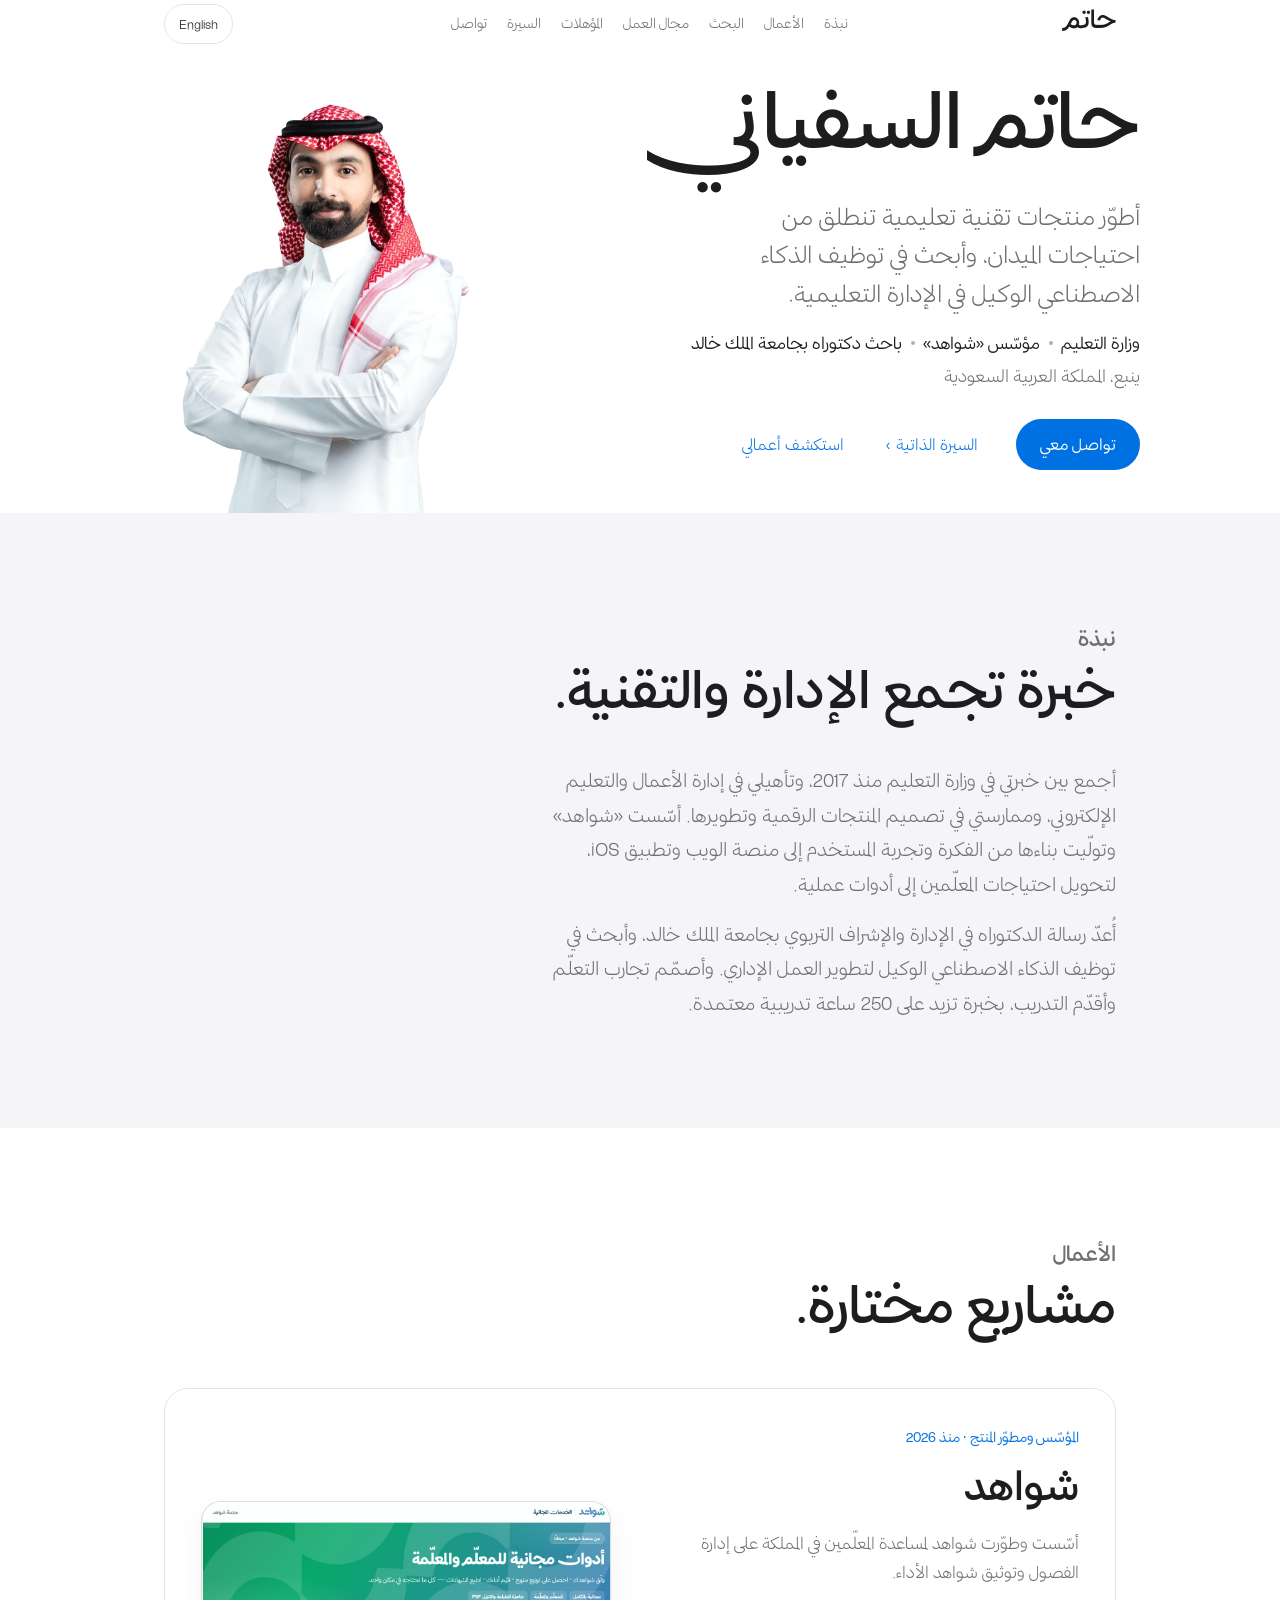
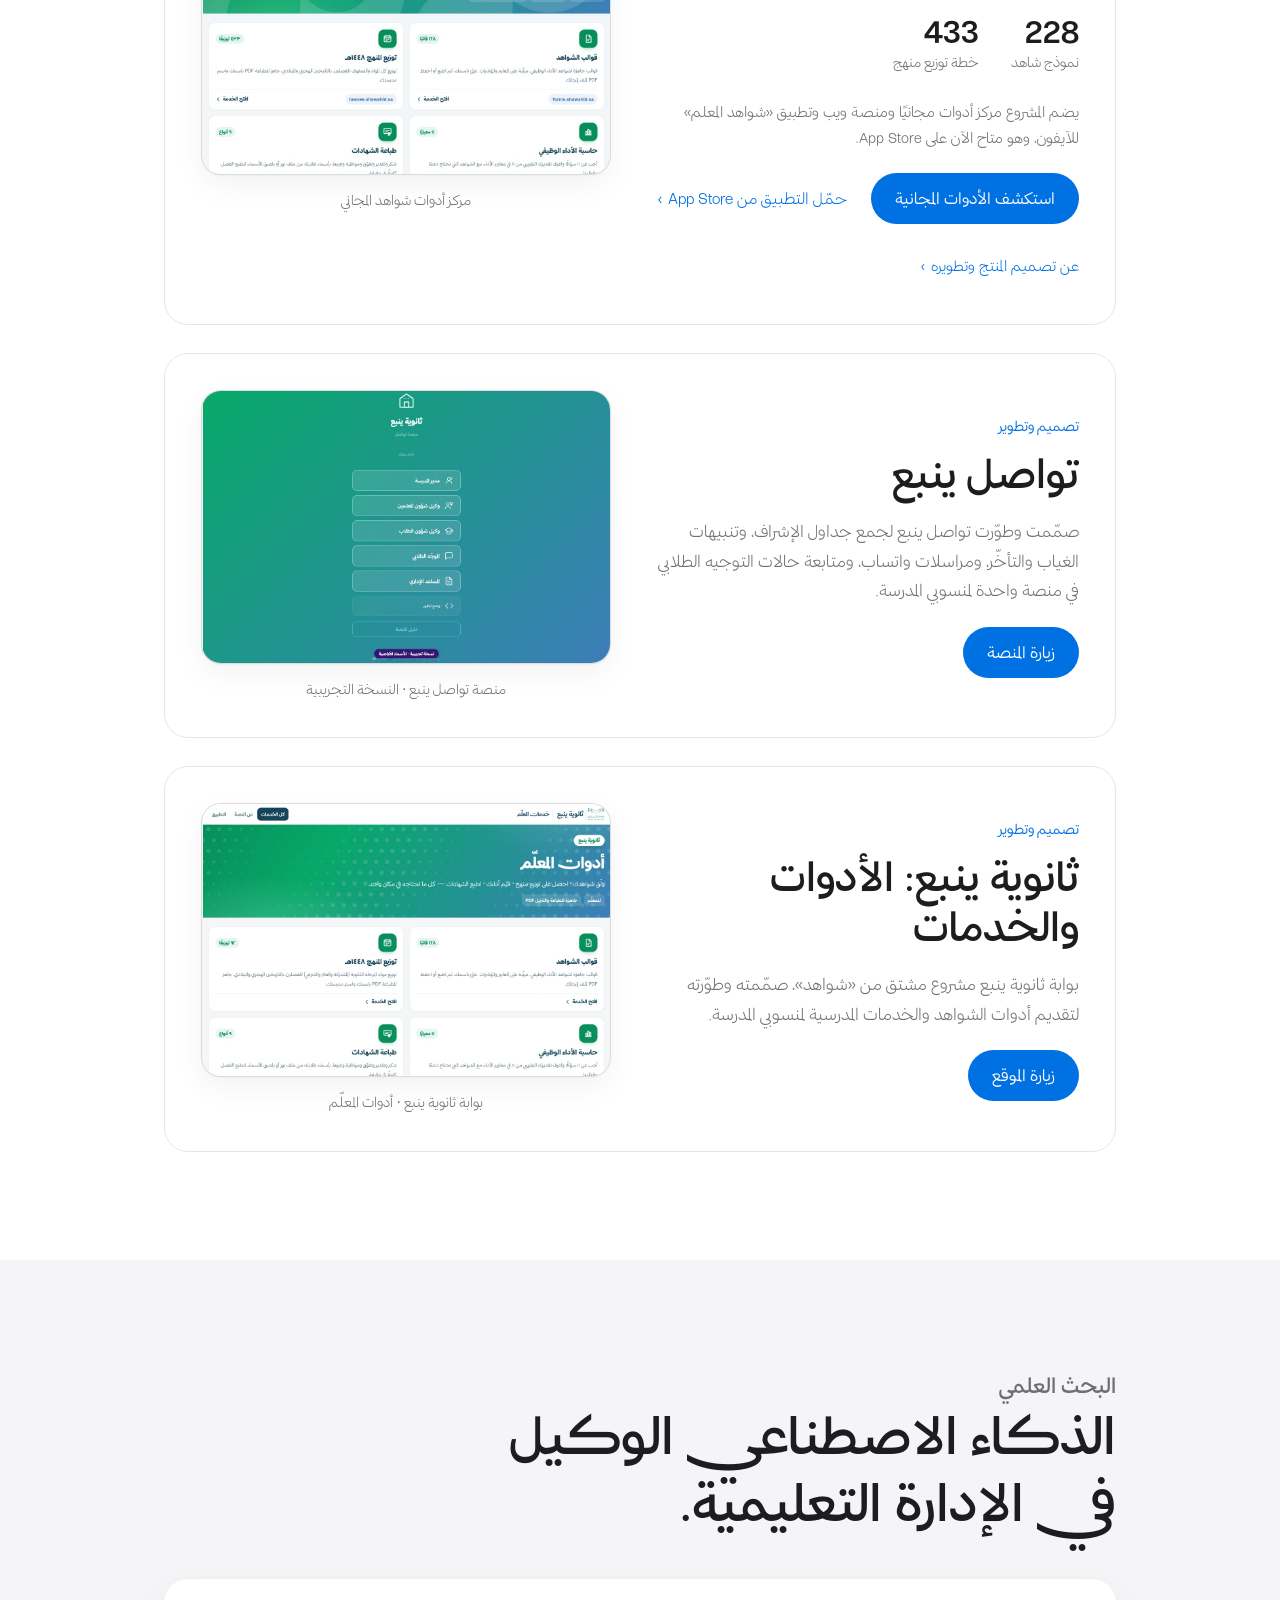
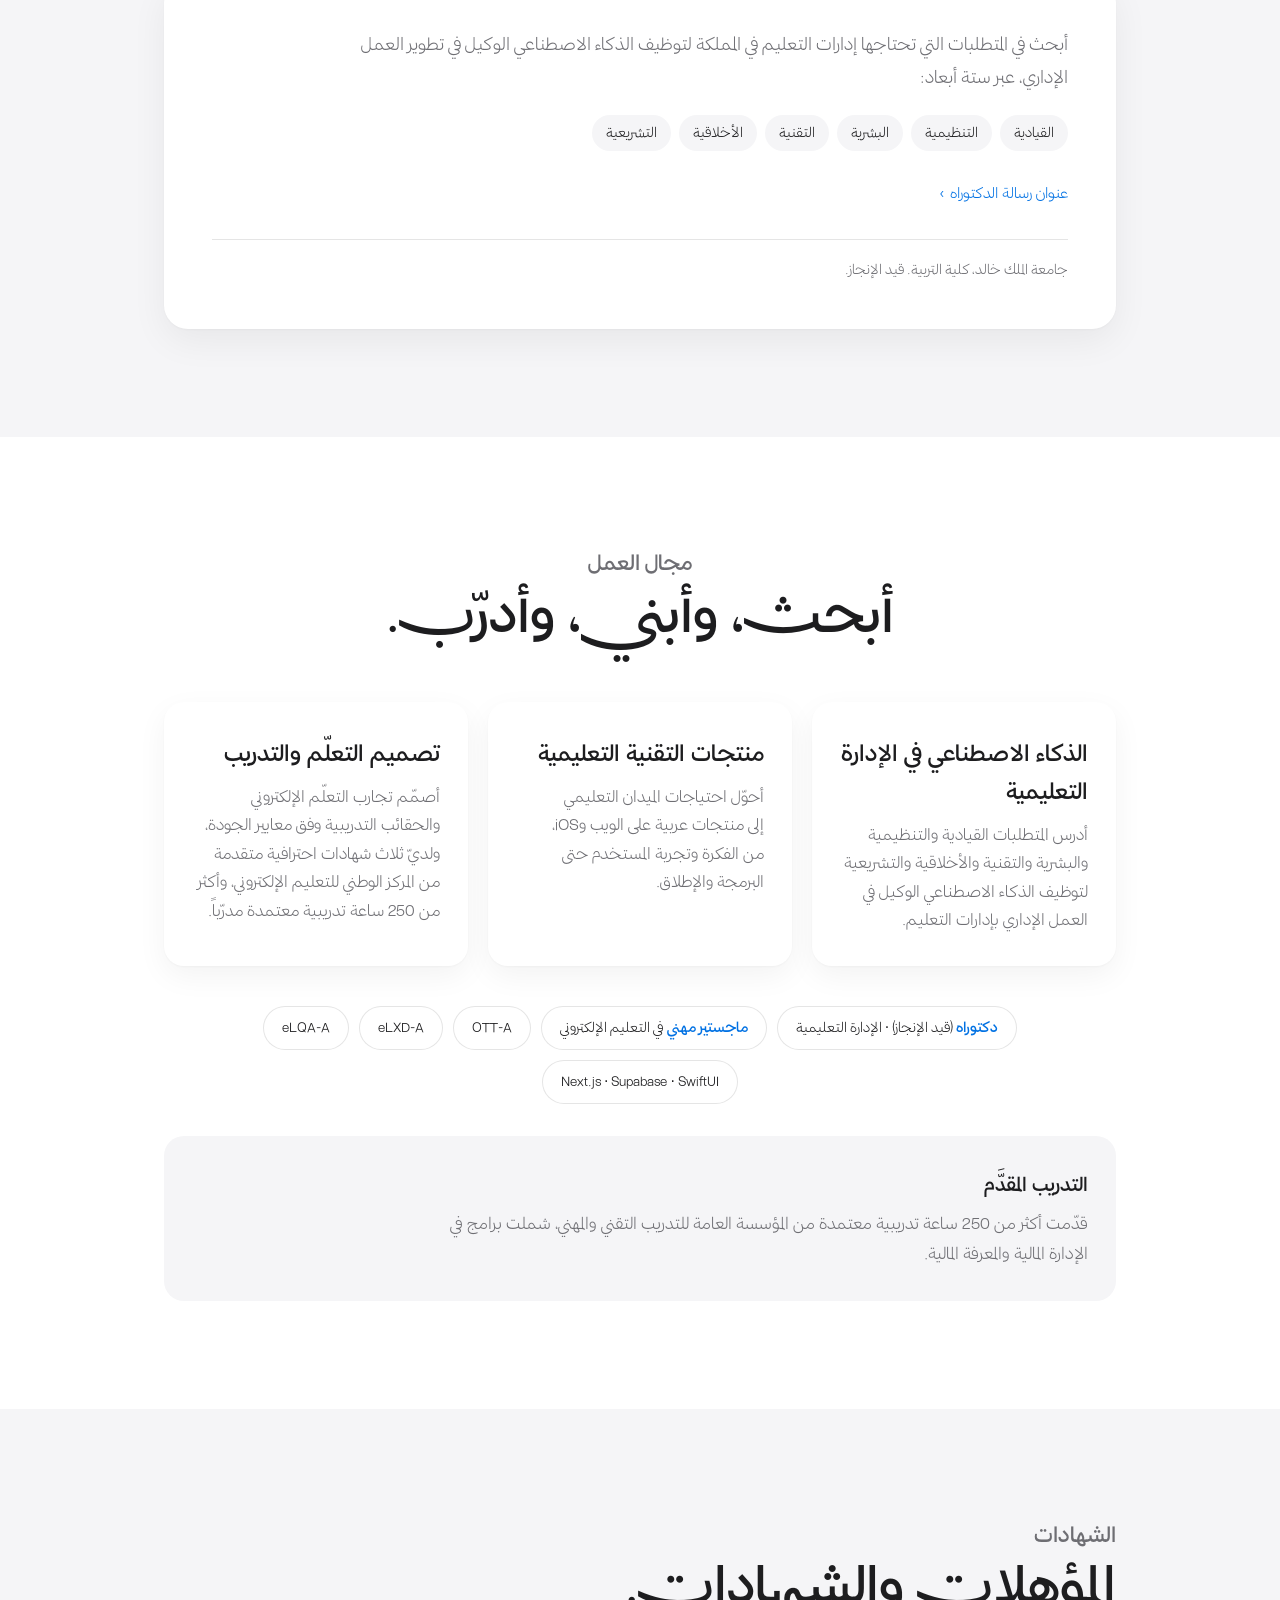
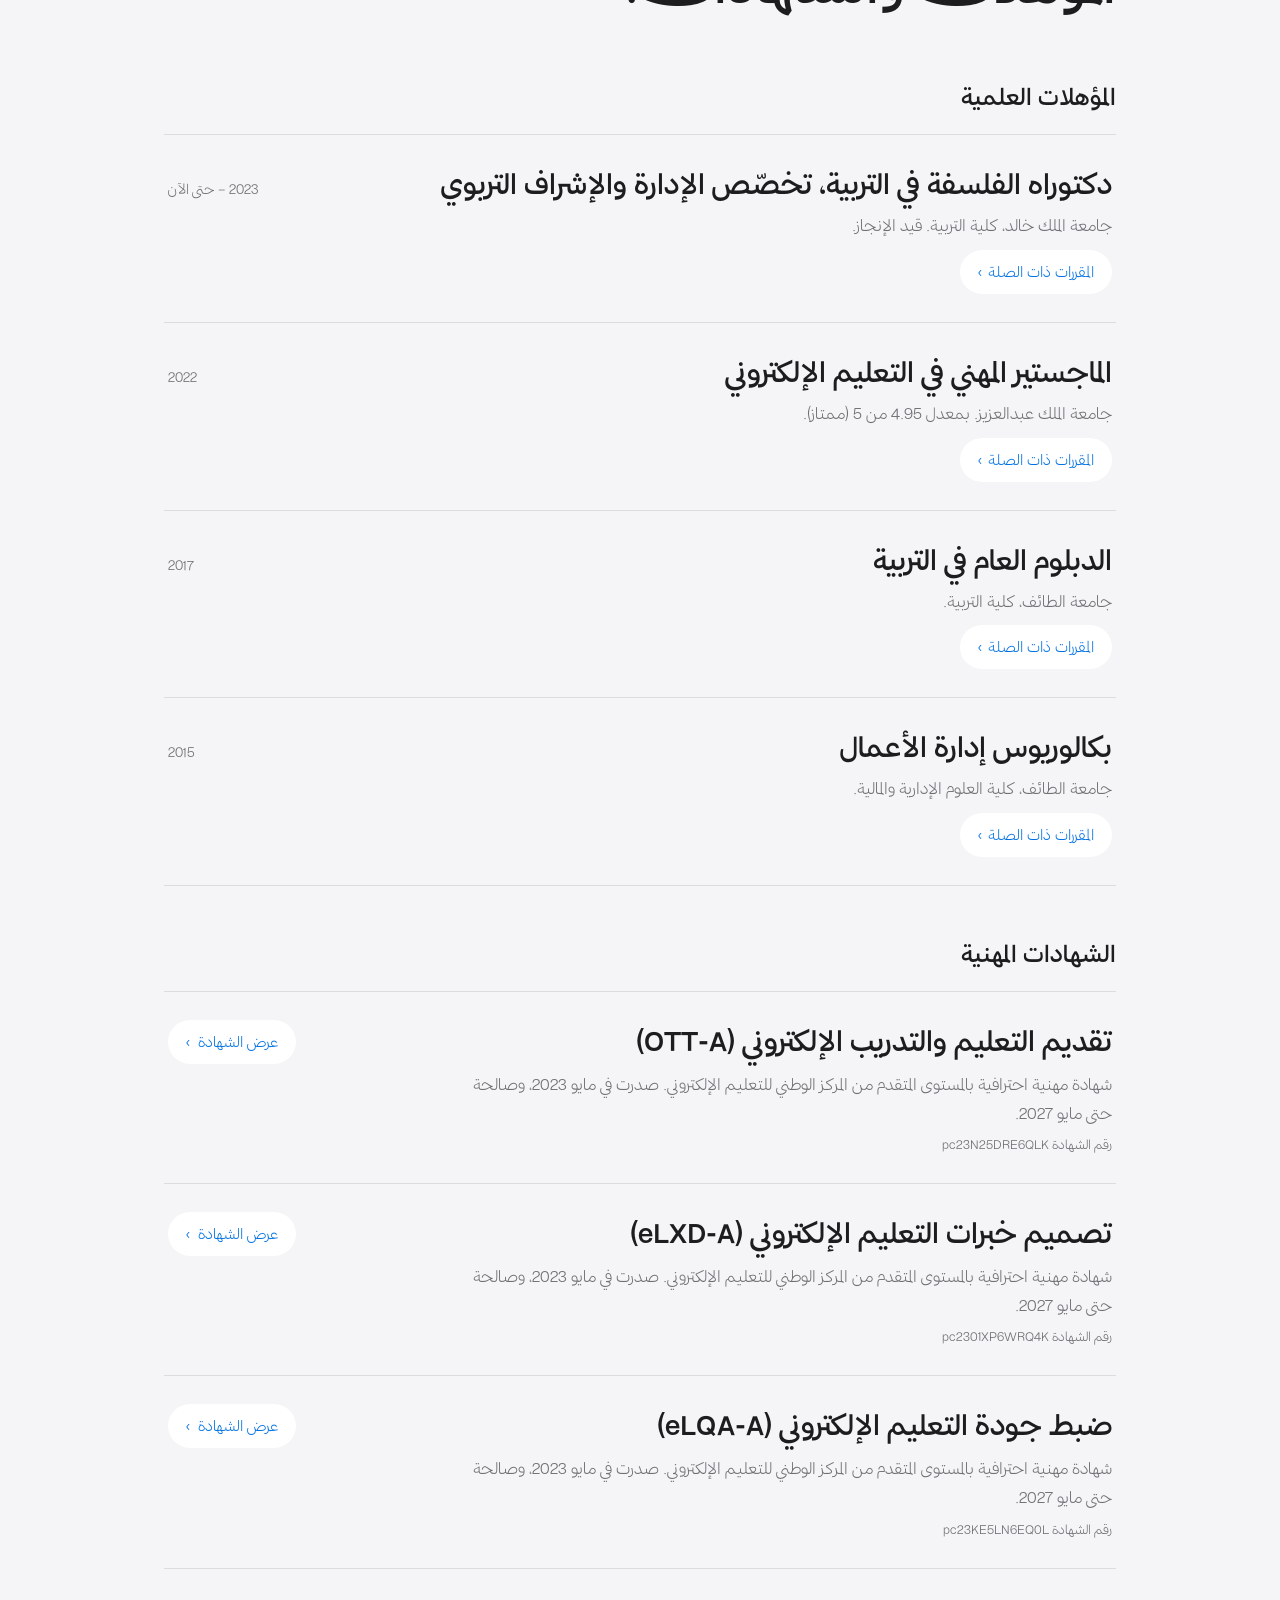
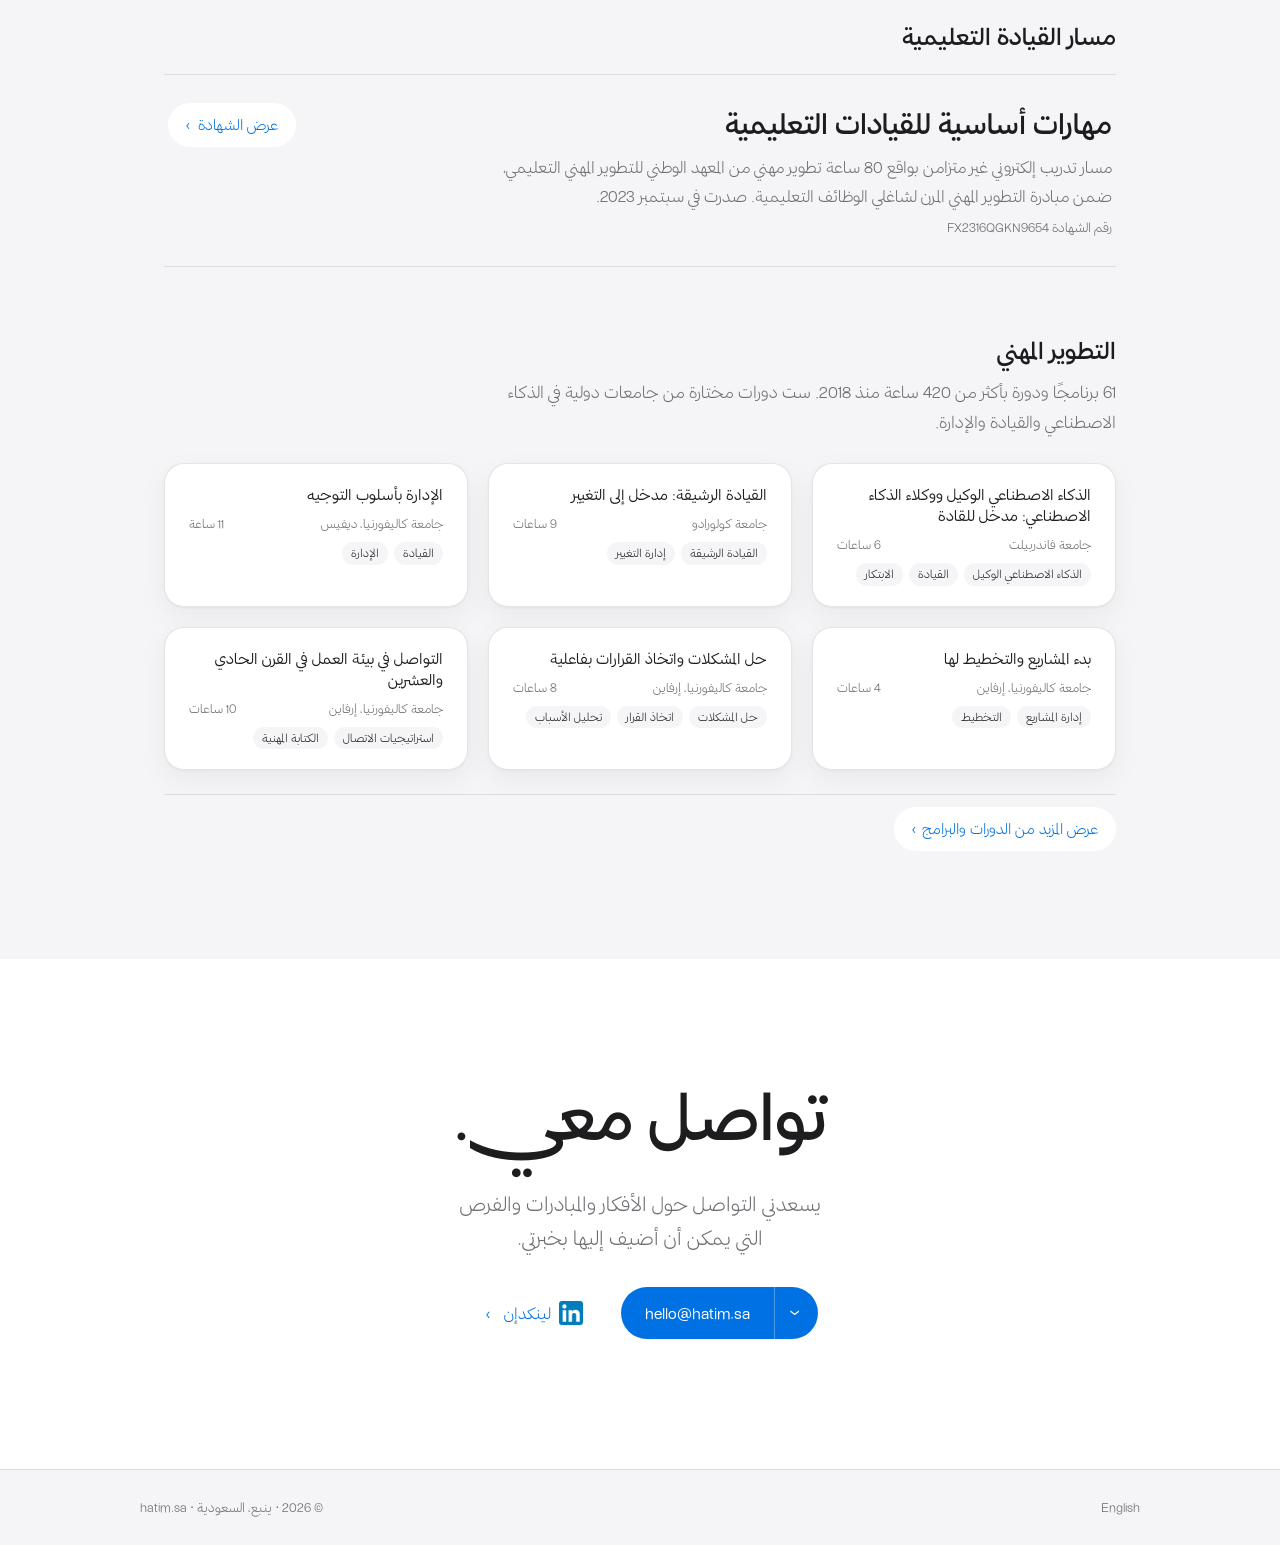
==== commit e51f2f3a: "Show Shawahid iPhone app as published on the App Store Co-Authored-By: Claude Opus 5.5 <noreply@anth" ====
--- a/ar.html
+++ b/ar.html
@@ -314,8 +314,8 @@
 <div class="project-copy"><p class="project-role">المؤسّس ومطوّر المنتج · منذ 2026</p><h3>شواهد</h3>
 <p>أسّست وطوّرت شواهد لمساعدة المعلّمين في المملكة على إدارة الفصول وتوثيق شواهد الأداء.</p>
 <ul class="project-facts"><li><strong>228</strong> نموذج شاهد</li><li><strong>433</strong> خطة توزيع منهج</li></ul>
-<p class="project-note">يضم المشروع مركز أدوات مجانيًا ومنصة ويب وتطبيق iOS. التطبيق قيد مراجعة App Store.</p>
-<a class="btn btn-p" href="https://free.shawahid.sa" target="_blank" rel="noopener">استكشف الأدوات المجانية</a>
+<p class="project-note">يضم المشروع مركز أدوات مجانيًا ومنصة ويب وتطبيق «شواهد المعلم» للآيفون، وهو متاح الآن على&nbsp;App&nbsp;Store.</p>
+<div class="project-actions"><a class="btn btn-p" href="https://free.shawahid.sa" target="_blank" rel="noopener">استكشف الأدوات المجانية</a><a class="btn btn-t" href="https://apps.apple.com/sa/app/id6808918350" target="_blank" rel="noopener">حمّل التطبيق من App Store <span class="ch">‹</span></a></div>
 <details class="project-details"><summary>عن تصميم المنتج وتطويره</summary><dl><dt>الحاجة</dt><dd>إدارة الفصول وتنظيم شواهد الأداء في سياق التعليم السعودي.</dd><dt>ما بنيته</dt><dd>أدوات للشواهد وخطط توزيع المنهج والشهادات، ومنصة وتطبيق يضمان رصد الحضور والمشاركة وملفات الإنجاز، مع أدوات مدعومة بالذكاء الاصطناعي.</dd><dt>دوري</dt><dd>تولّيت التصميم والتطوير، من تجربة المستخدم إلى تنفيذ المنتج باستخدام Next.js وSupabase وSwiftUI.</dd></dl></details>
 </div><figure class="project-preview"><img src="shawahid-tools.jpg" width="1200" height="800" alt="واجهة مركز أدوات شواهد المجاني" loading="lazy"><figcaption>مركز أدوات شواهد المجاني</figcaption></figure>
 </article>
--- a/site.css
+++ b/site.css
@@ -31,6 +31,8 @@
 .project-preview{align-self:center;margin:0}
 .project-preview img{display:block;width:100%;height:auto;aspect-ratio:3/2;object-fit:contain;border:1px solid var(--line);border-radius:20px;background:var(--soft);box-shadow:0 1px 3px rgba(0,0,0,.04),0 10px 30px rgba(0,0,0,.05)}
 .project-preview figcaption{font-size:14px;color:var(--sub);margin-top:14px;text-align:center}
+.project-actions{display:flex;flex-wrap:wrap;align-items:center;gap:8px 24px}
+.project-actions .btn-t{padding-inline:0}
 .project-details{margin-top:20px}
 summary{cursor:pointer}
 .project-details summary,.coursework summary,.training-more summary,.dissertation-title summary{color:var(--accent);font-size:15px;line-height:1.6;padding:10px 0;min-height:44px}
@@ -55,15 +57,15 @@
 [dir=rtl] .train>p{line-height:1.8}
 [dir=rtl] .train h3,[dir=rtl] .subh,[dir=rtl] .tg h4{font-weight:700;letter-spacing:0}
 .selected-training{display:block}
-.selected-training>ul,.training-more .tg ul,.additional-training ul{display:grid;grid-template-columns:repeat(3,minmax(0,1fr));grid-auto-rows:1fr;gap:20px;align-items:stretch;list-style:none}
-.train .course-card{display:flex;flex-direction:column;gap:12px;min-width:0;padding:24px;border:1px solid var(--line);border-radius:20px;background:var(--bg);box-shadow:0 1px 3px rgba(0,0,0,.04),0 10px 30px rgba(0,0,0,.05)}
-.course-card .course-heading,.course-card>.tn{min-height:4.2em;font-size:15px;line-height:1.4}
+.selected-training>ul,.training-more .tg ul,.additional-training ul{display:grid;grid-template-columns:repeat(3,minmax(0,1fr));grid-auto-rows:auto;gap:20px;align-items:stretch;list-style:none}
+.train .course-card{display:flex;flex-direction:column;gap:8px;min-width:0;padding:20px 24px;border:1px solid var(--line);border-radius:20px;background:var(--bg);box-shadow:0 1px 3px rgba(0,0,0,.04),0 10px 30px rgba(0,0,0,.05)}
+.course-card .course-heading,.course-card>.tn{font-size:15px;line-height:1.4}
 .course-card .tn{display:block;font-size:15px;font-weight:500;line-height:1.4}
 .course-card .course-heading .tn{font:inherit;font-weight:500}
-.course-card .tm{display:grid;grid-template-columns:minmax(0,1fr) auto;align-items:start;gap:12px;min-height:3.4em;margin:0;font-size:12.5px;line-height:1.7;color:var(--sub)}
+.course-card .tm{display:grid;grid-template-columns:minmax(0,1fr) auto;align-items:start;gap:12px;margin:0;font-size:12.5px;line-height:1.7;color:var(--sub)}
 .course-card .tm>span{min-width:0}
 .course-card .tm b{font-weight:400;white-space:nowrap;font-variant-numeric:tabular-nums}
-.course-card .sks{display:flex;flex-wrap:wrap;gap:6px;margin:0;margin-top:auto}
+.course-card .sks{display:flex;flex-wrap:wrap;gap:6px;margin:0}
 .course-card .sk{background:var(--soft);font-size:11.5px;line-height:1.6;padding:2px 9px;border-radius:980px;white-space:normal;max-width:100%;overflow-wrap:anywhere}
 .training-more{margin-top:24px;border-top:1px solid var(--line);padding-top:12px}
 .training-more .tg{display:block}
@@ -103,7 +105,7 @@
  .project-copy h3{font-size:2.1rem}.about .atext{margin-top:24px}
  .contact{padding:84px 24px}
 }
-@media(max-width:640px){.selected-training>ul,.training-more .tg ul,.additional-training ul{grid-template-columns:1fr;grid-auto-rows:auto;gap:16px}.course-card .course-heading,.course-card>.tn,.course-card .tm{min-height:0}.train .course-card{padding:20px}.featured-project{padding:20px}.train{margin-top:44px}.tg .tm{flex-wrap:wrap;gap:2px 12px}}
+@media(max-width:640px){.selected-training>ul,.training-more .tg ul,.additional-training ul{grid-template-columns:1fr;grid-auto-rows:auto;gap:16px}.train .course-card{padding:20px}.featured-project{padding:20px}.train{margin-top:44px}.tg .tm{flex-wrap:wrap;gap:2px 12px}}
 @media(max-width:480px){.row{grid-template-columns:1fr;gap:10px;padding:26px 0}.row .tag{display:block;grid-row:2}.row .d{grid-row:3}.cred .nw{white-space:normal}.chip{max-width:100%;overflow-wrap:anywhere}.nav-tools{gap:8px}}
 @media(prefers-reduced-motion:reduce){.rv.is-revealing{animation:none}.rv{opacity:1;transform:none}*{scroll-behavior:auto!important}}
 
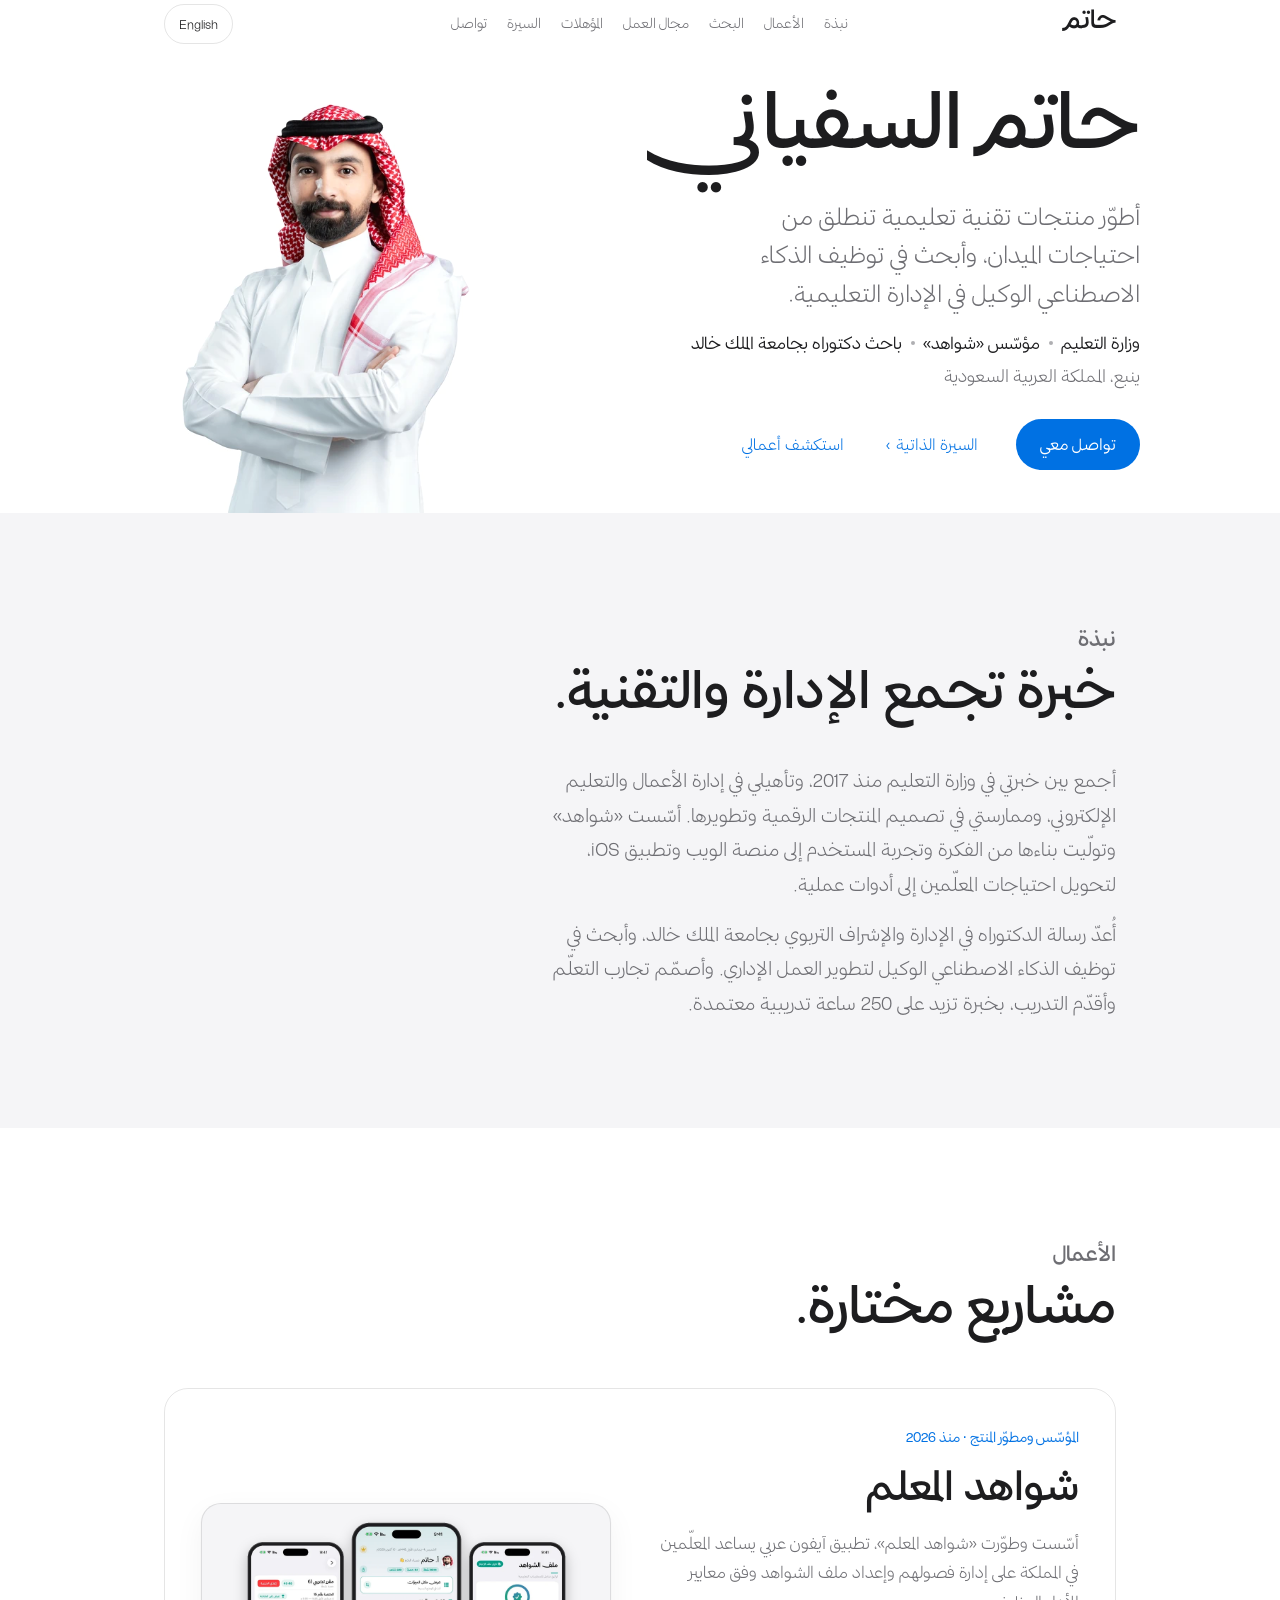
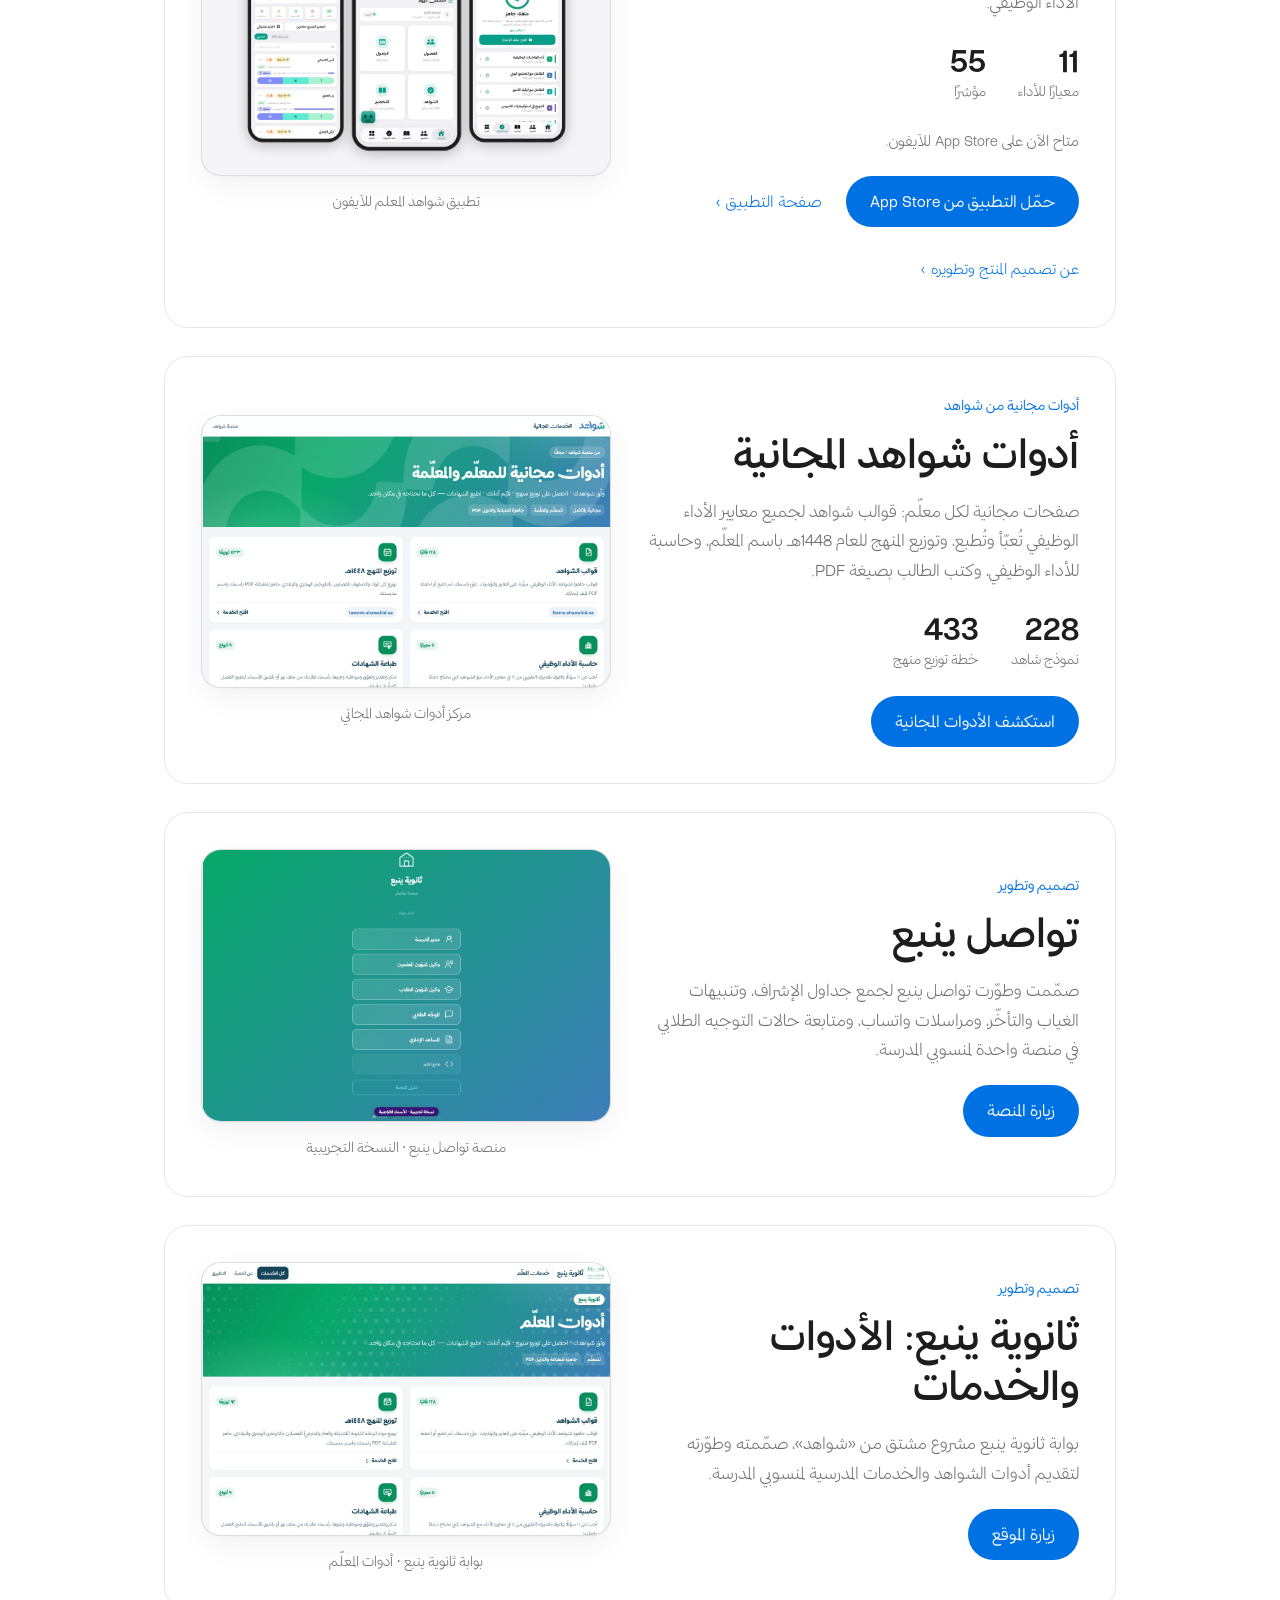
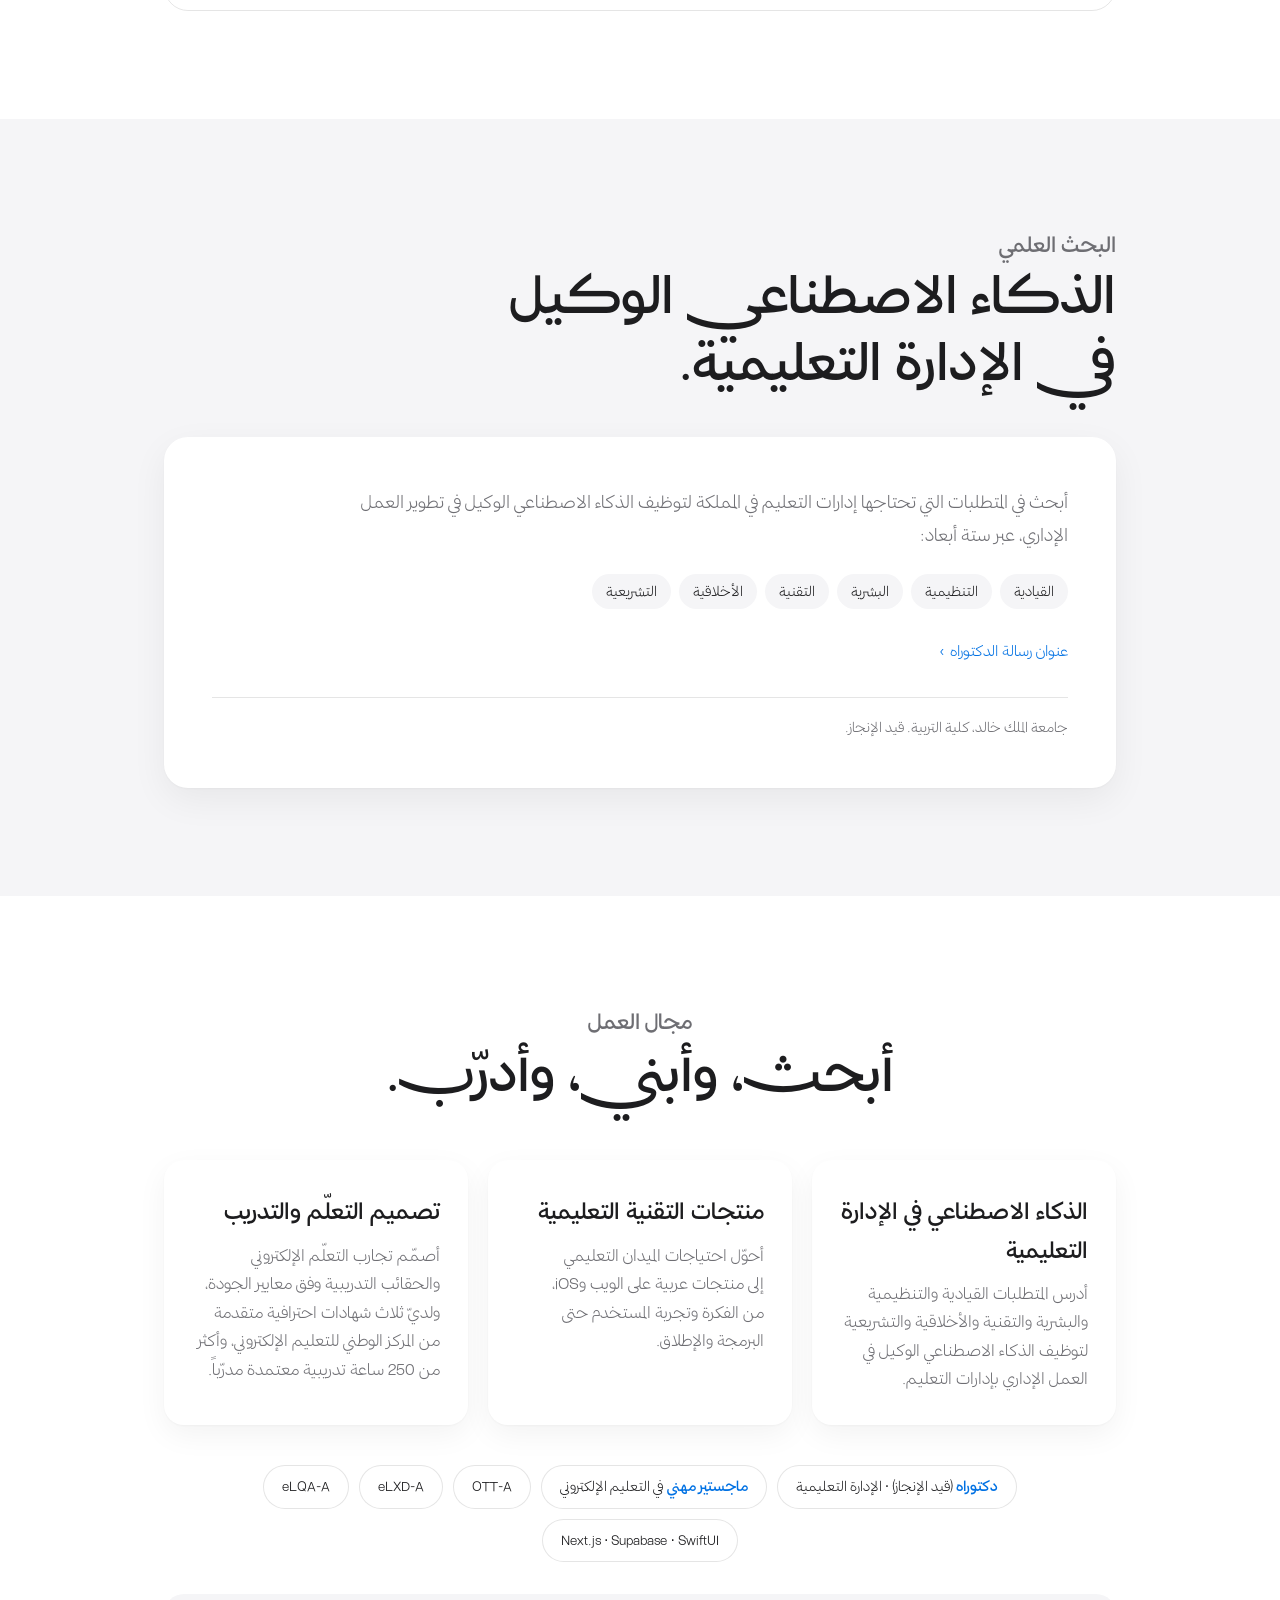
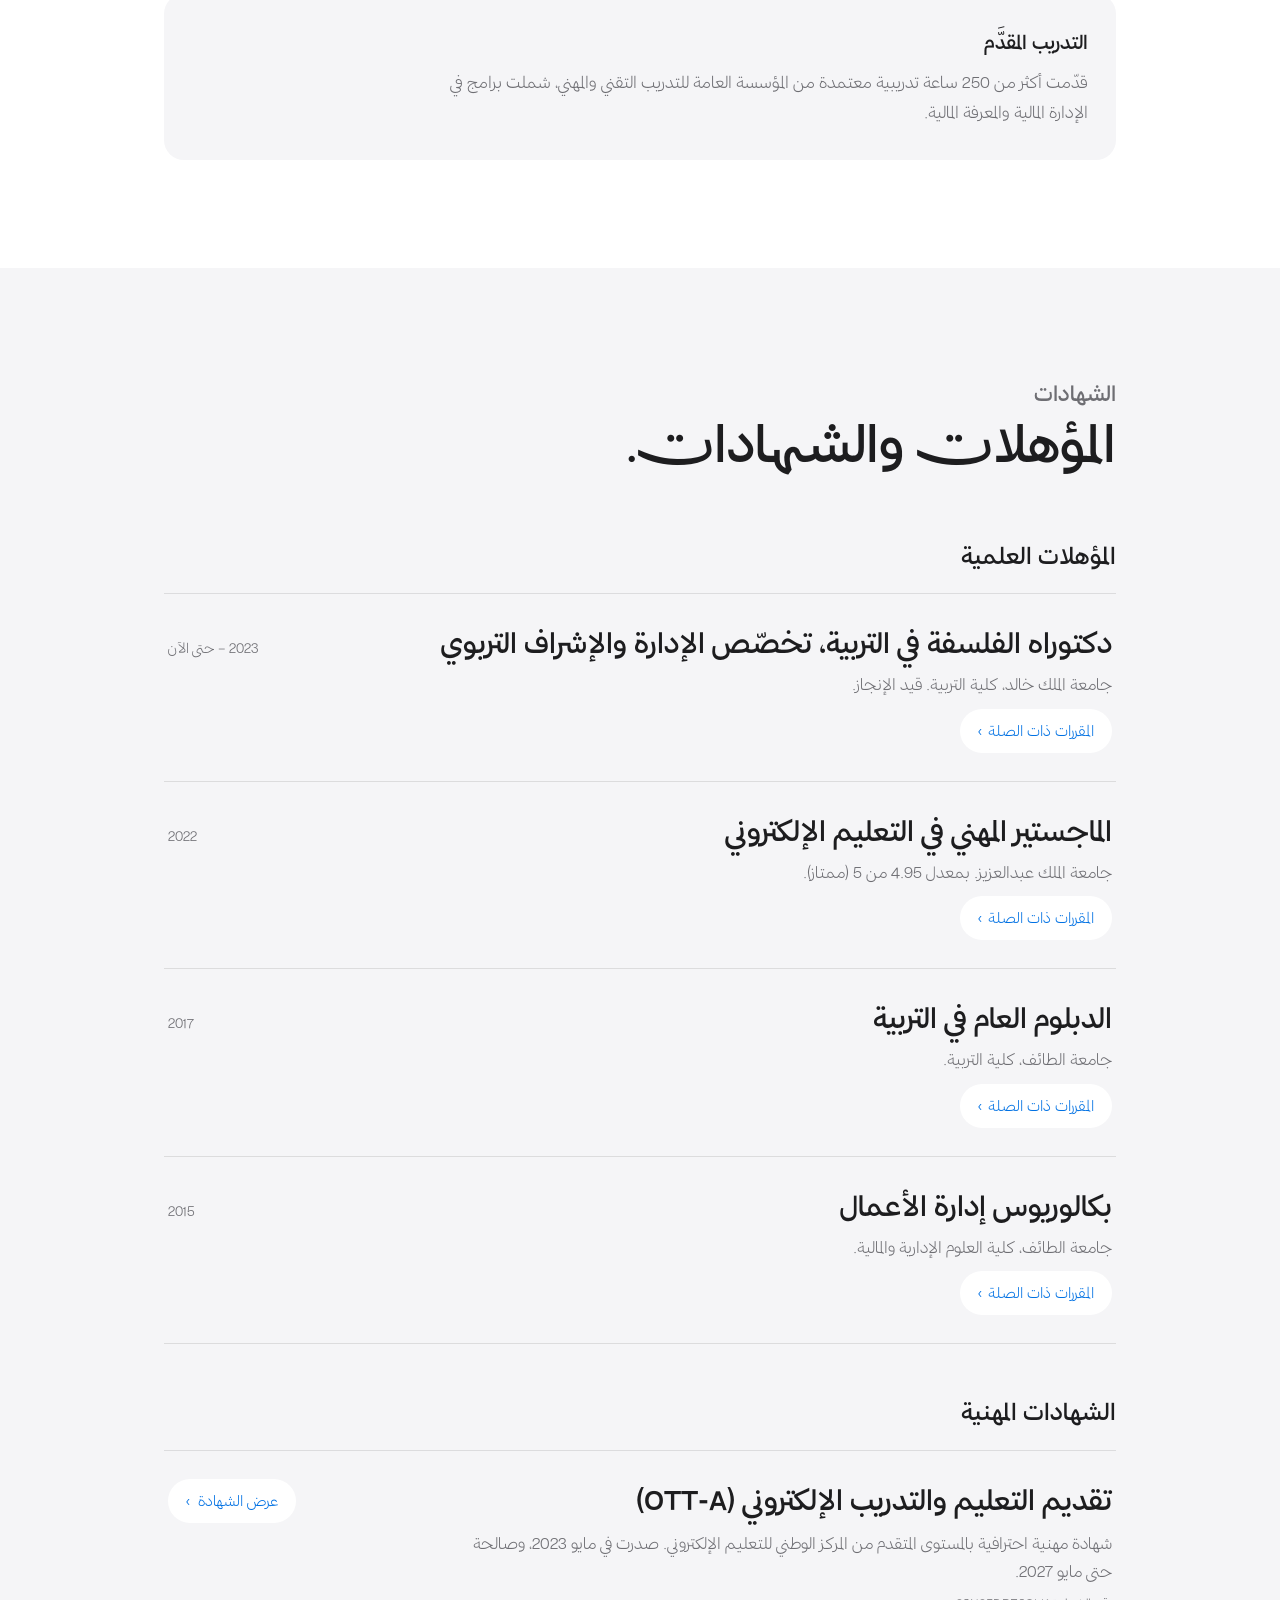
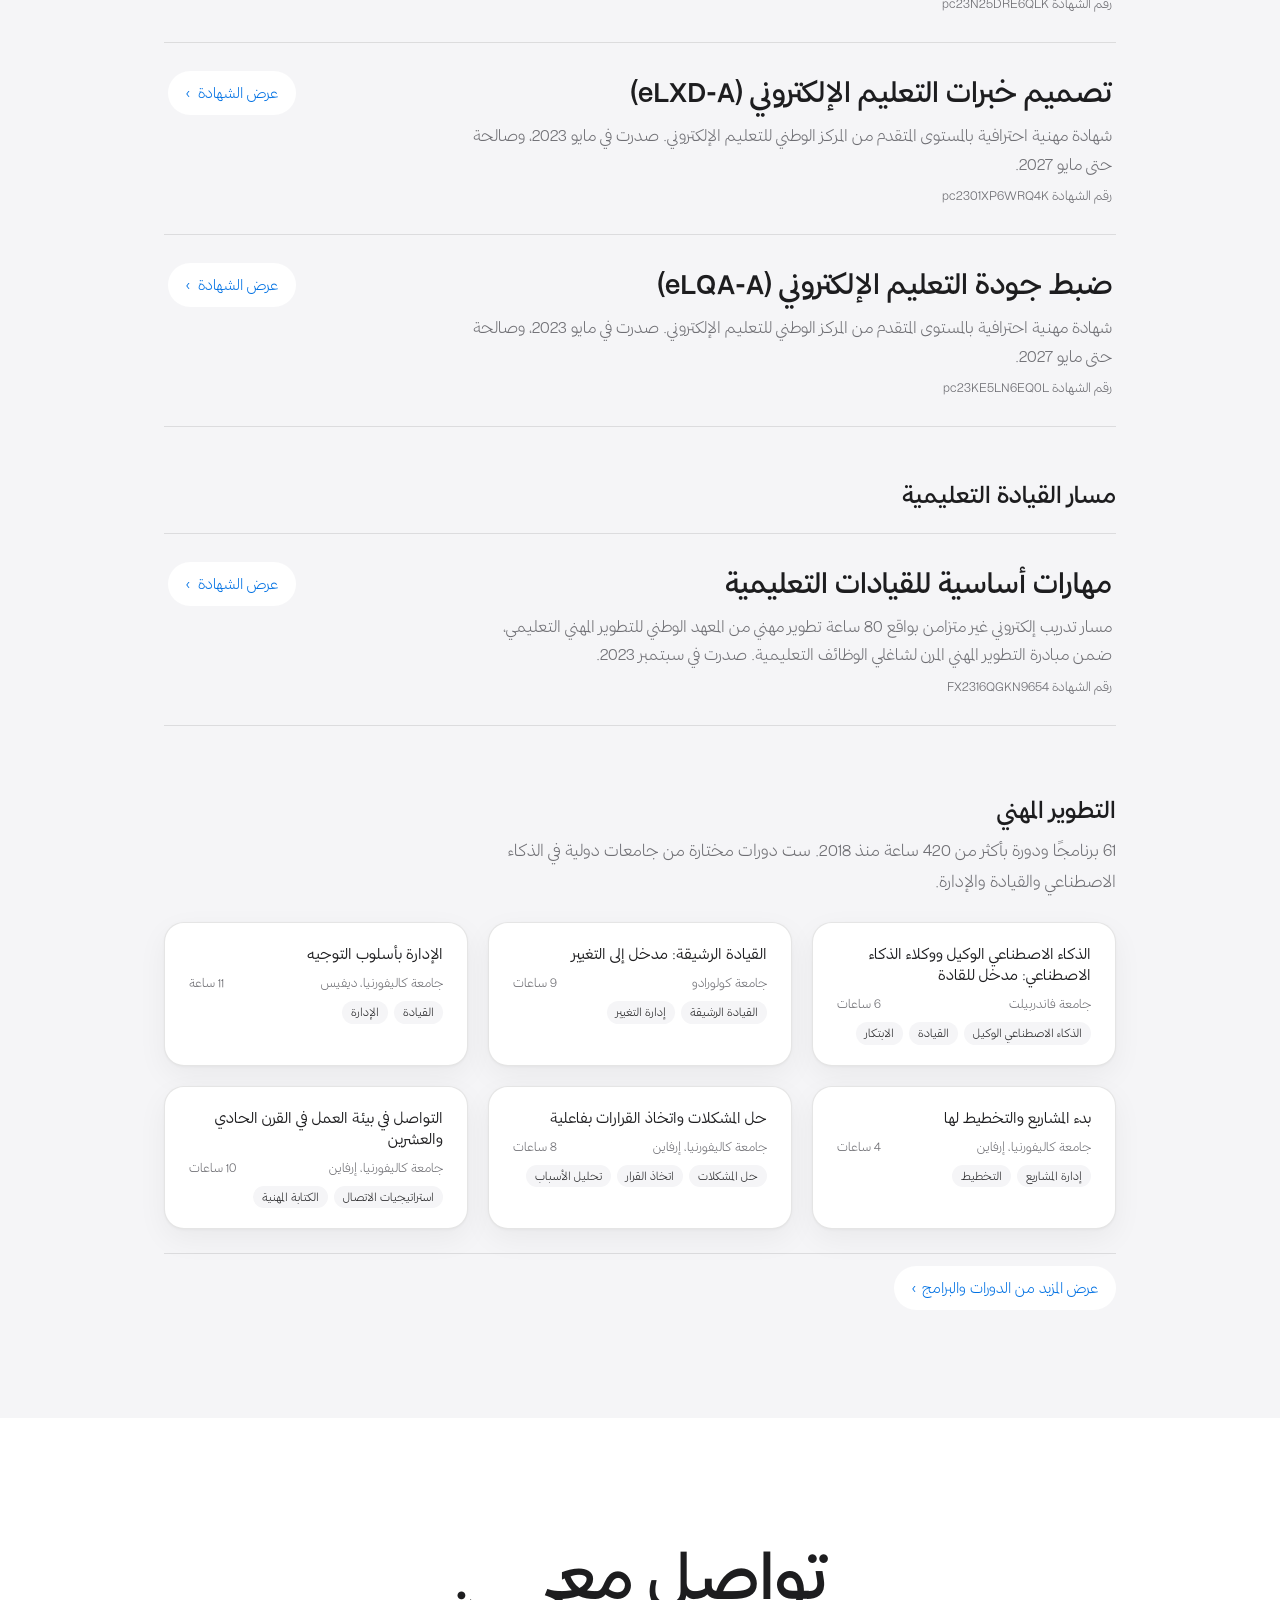
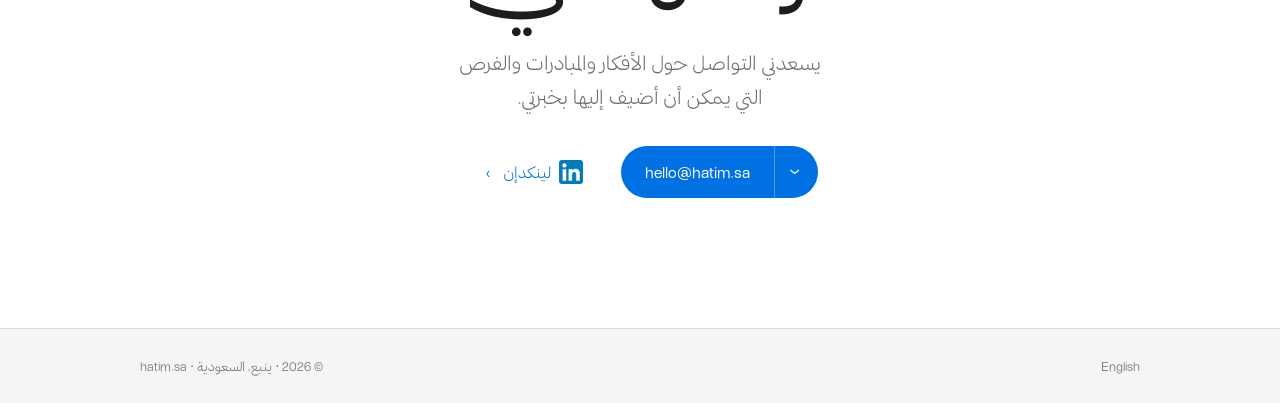
==== commit 378c6f27: "Lead projects with the Shawahid Al-Muallim app, then the free tools Co-Authored-By: Claude Opus 5.5 " ====
--- a/ar.html
+++ b/ar.html
@@ -311,12 +311,19 @@
   <section class="sec" id="work"><div class="wrap">
 <div class="kicker rv">الأعمال</div><h2 class="h2 rv">مشاريع مختارة.</h2>
 <article class="featured-project rv">
-<div class="project-copy"><p class="project-role">المؤسّس ومطوّر المنتج · منذ 2026</p><h3>شواهد</h3>
-<p>أسّست وطوّرت شواهد لمساعدة المعلّمين في المملكة على إدارة الفصول وتوثيق شواهد الأداء.</p>
+<div class="project-copy"><p class="project-role">المؤسّس ومطوّر المنتج · منذ 2026</p><h3>شواهد المعلم</h3>
+<p>أسّست وطوّرت «شواهد المعلم»، تطبيق آيفون عربي يساعد المعلّمين في المملكة على إدارة فصولهم وإعداد ملف الشواهد وفق معايير الأداء الوظيفي.</p>
+<ul class="project-facts"><li><strong>11</strong> معيارًا للأداء</li><li><strong>55</strong> مؤشرًا</li></ul>
+<p class="project-note">متاح الآن على&nbsp;App&nbsp;Store للآيفون.</p>
+<div class="project-actions"><a class="btn btn-p" href="https://apps.apple.com/sa/app/id6808918350" target="_blank" rel="noopener">حمّل التطبيق من App Store</a><a class="btn btn-t" href="https://shawahid.sa/app" target="_blank" rel="noopener">صفحة التطبيق <span class="ch">‹</span></a></div>
+<details class="project-details"><summary>عن تصميم المنتج وتطويره</summary><dl><dt>الحاجة</dt><dd>إدارة الفصول وتنظيم شواهد الأداء في سياق التعليم السعودي، في تطبيق واحد على جوال المعلّم.</dd><dt>ما بنيته</dt><dd>نقل الفصول والطلاب من منصة مدرستي أو ملف نور، ورصد الحضور بضغطة مع نقاط المشاركة ومؤقت الحصة، وتحضير الدروس الأسبوعي، وتقارير المقررات بصيغتي PDF وExcel، ولوحات المتصدرين والشهادات للطلاب، و228 نموذج شاهد مع ملف إنجاز مطبوع يربط كل معيار بشواهده عبر الباركود، ومساعدًا ذكيًا يجيب من بيانات المعلّم نفسه.</dd><dt>دوري</dt><dd>تولّيت المنتج والتصميم والتطوير كاملًا، من تجربة المستخدم إلى التنفيذ باستخدام SwiftUI وNext.js وSupabase.</dd></dl></details>
+</div><figure class="project-preview"><img src="shawahid-app.webp" width="1200" height="800" alt="ثلاث شاشات من تطبيق شواهد المعلم للآيفون: الحصة المباشرة والرئيسية وملف الشواهد" loading="lazy" decoding="async"><figcaption>تطبيق شواهد المعلم للآيفون</figcaption></figure>
+</article>
+<article class="featured-project rv">
+<div class="project-copy"><p class="project-role">أدوات مجانية من شواهد</p><h3>أدوات شواهد المجانية</h3>
+<p class="project-description">صفحات مجانية لكل معلّم: قوالب شواهد لجميع معايير الأداء الوظيفي تُعبّأ وتُطبع، وتوزيع المنهج للعام 1448هـ باسم المعلّم، وحاسبة للأداء الوظيفي، وكتب الطالب بصيغة PDF.</p>
 <ul class="project-facts"><li><strong>228</strong> نموذج شاهد</li><li><strong>433</strong> خطة توزيع منهج</li></ul>
-<p class="project-note">يضم المشروع مركز أدوات مجانيًا ومنصة ويب وتطبيق «شواهد المعلم» للآيفون، وهو متاح الآن على&nbsp;App&nbsp;Store.</p>
-<div class="project-actions"><a class="btn btn-p" href="https://free.shawahid.sa" target="_blank" rel="noopener">استكشف الأدوات المجانية</a><a class="btn btn-t" href="https://apps.apple.com/sa/app/id6808918350" target="_blank" rel="noopener">حمّل التطبيق من App Store <span class="ch">‹</span></a></div>
-<details class="project-details"><summary>عن تصميم المنتج وتطويره</summary><dl><dt>الحاجة</dt><dd>إدارة الفصول وتنظيم شواهد الأداء في سياق التعليم السعودي.</dd><dt>ما بنيته</dt><dd>أدوات للشواهد وخطط توزيع المنهج والشهادات، ومنصة وتطبيق يضمان رصد الحضور والمشاركة وملفات الإنجاز، مع أدوات مدعومة بالذكاء الاصطناعي.</dd><dt>دوري</dt><dd>تولّيت التصميم والتطوير، من تجربة المستخدم إلى تنفيذ المنتج باستخدام Next.js وSupabase وSwiftUI.</dd></dl></details>
+<a class="btn btn-p" href="https://free.shawahid.sa" target="_blank" rel="noopener">استكشف الأدوات المجانية</a>
 </div><figure class="project-preview"><img src="shawahid-tools.jpg" width="1200" height="800" alt="واجهة مركز أدوات شواهد المجاني" loading="lazy"><figcaption>مركز أدوات شواهد المجاني</figcaption></figure>
 </article>
 <article class="featured-project rv">
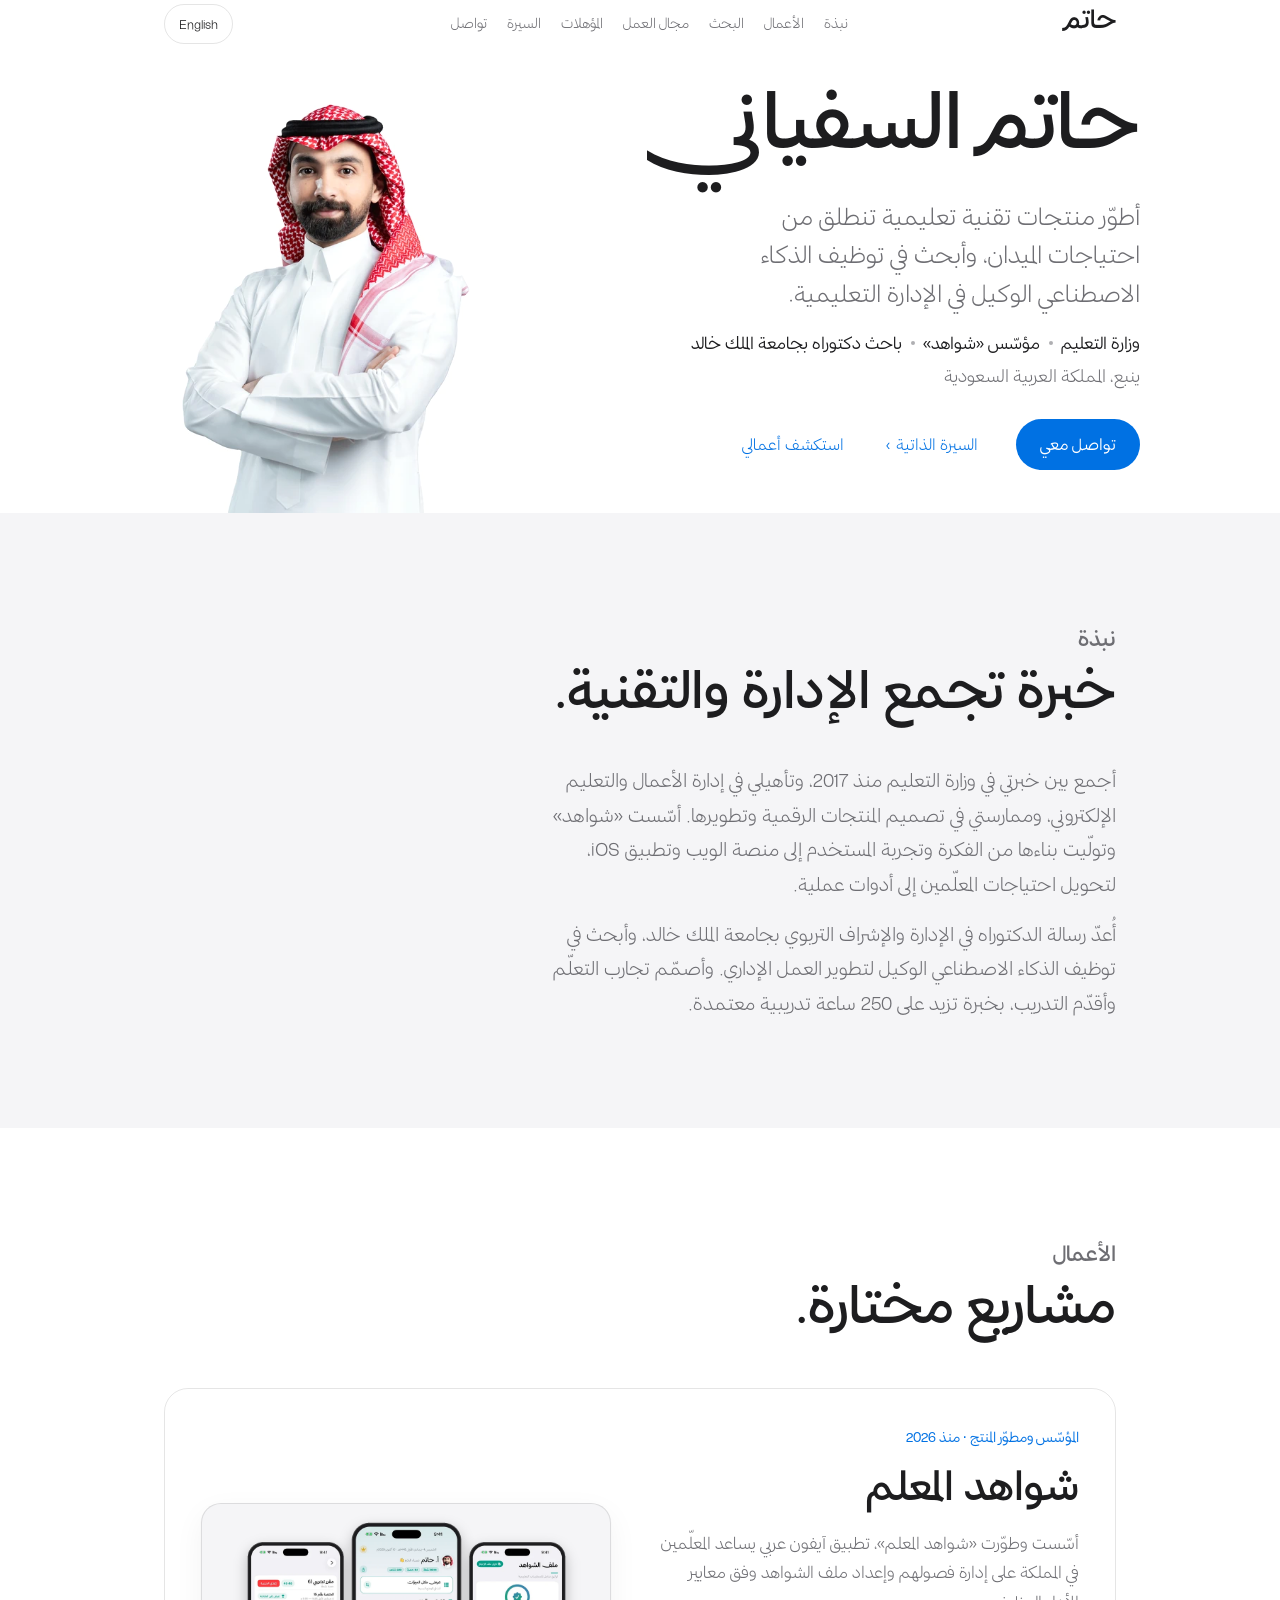
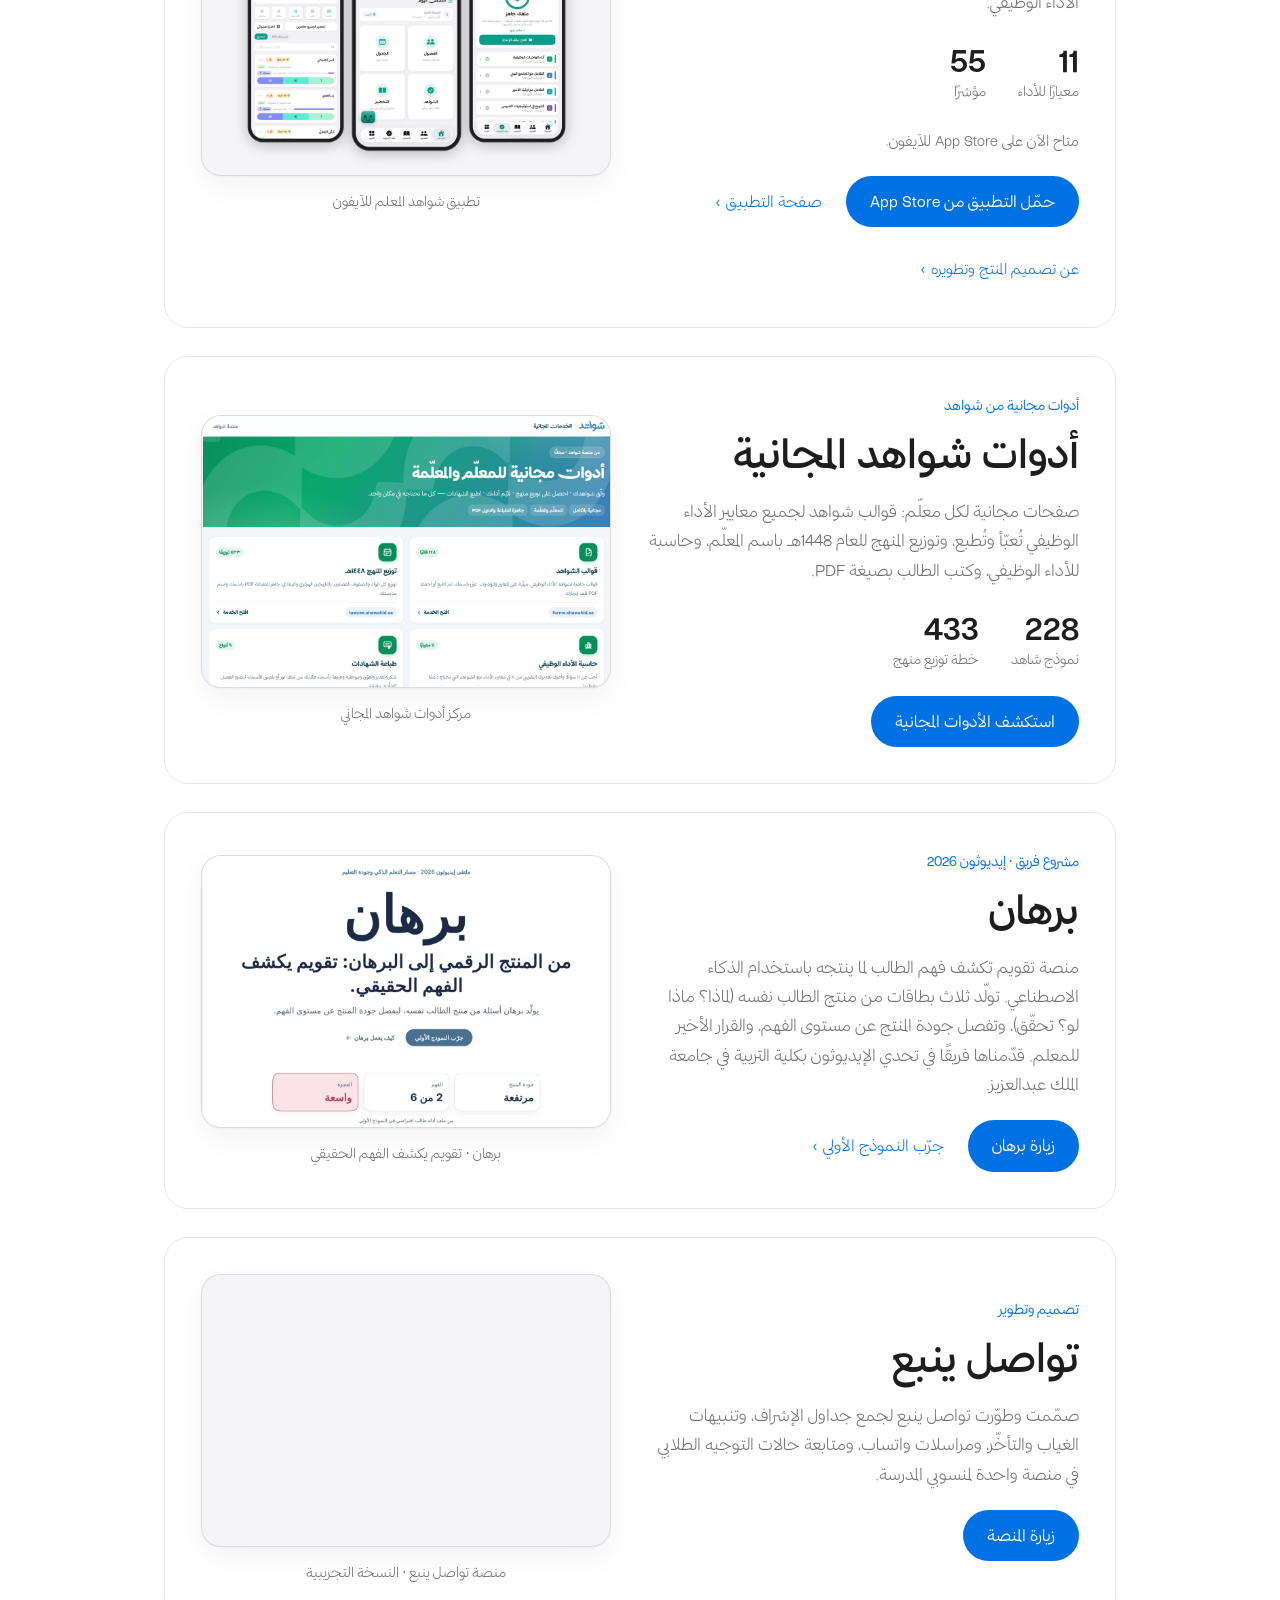
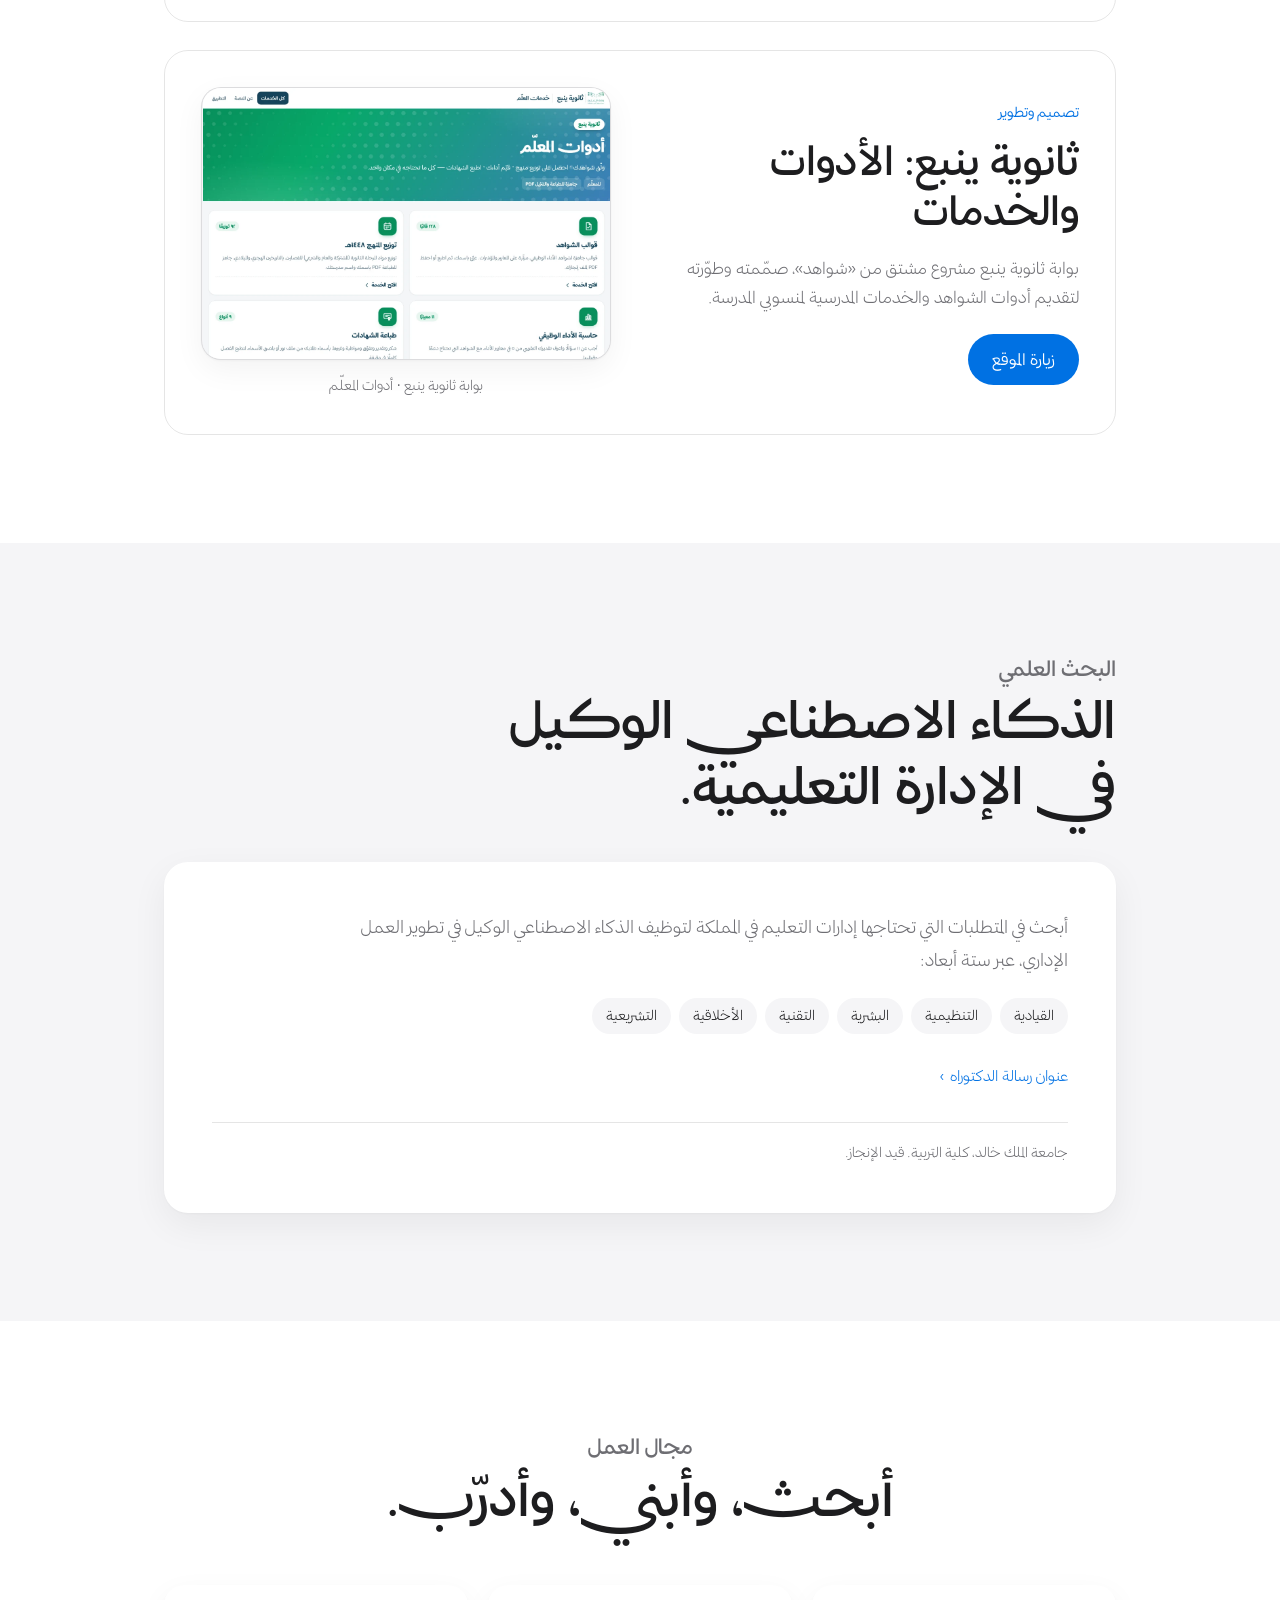
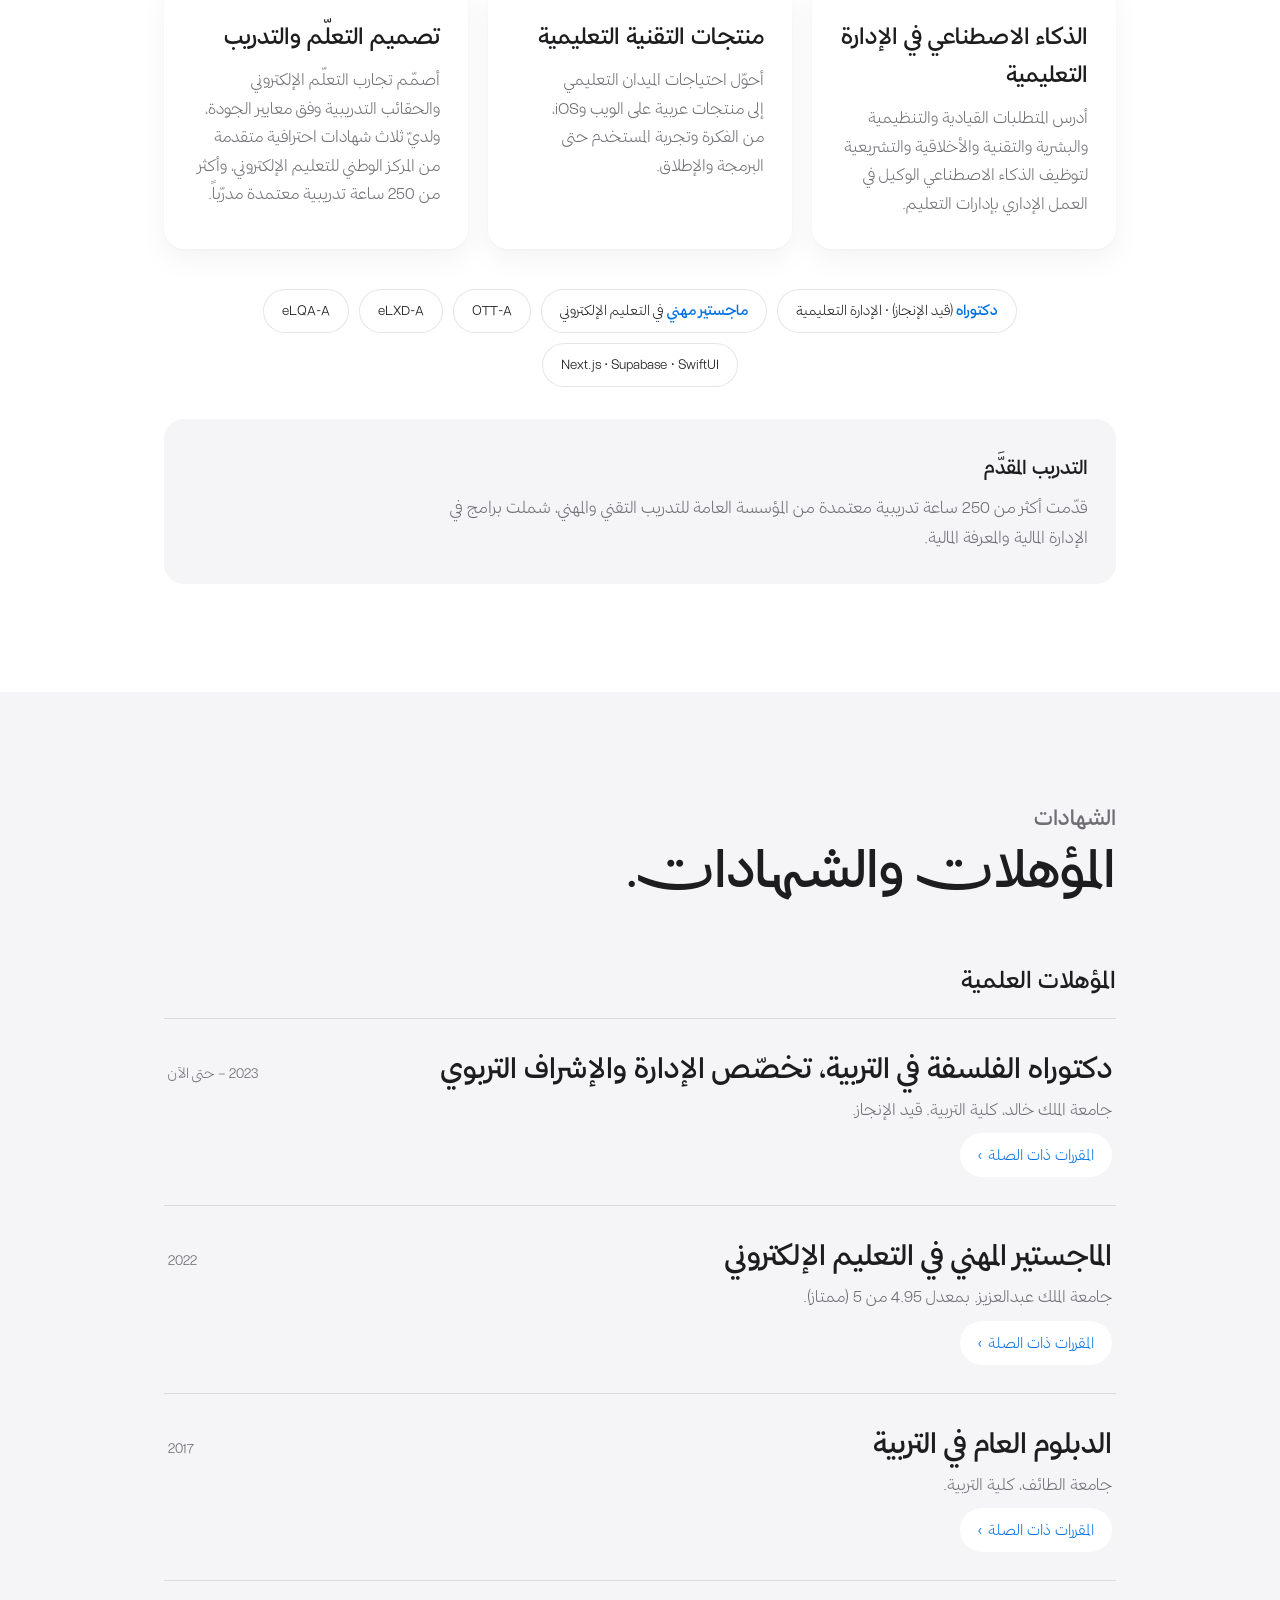
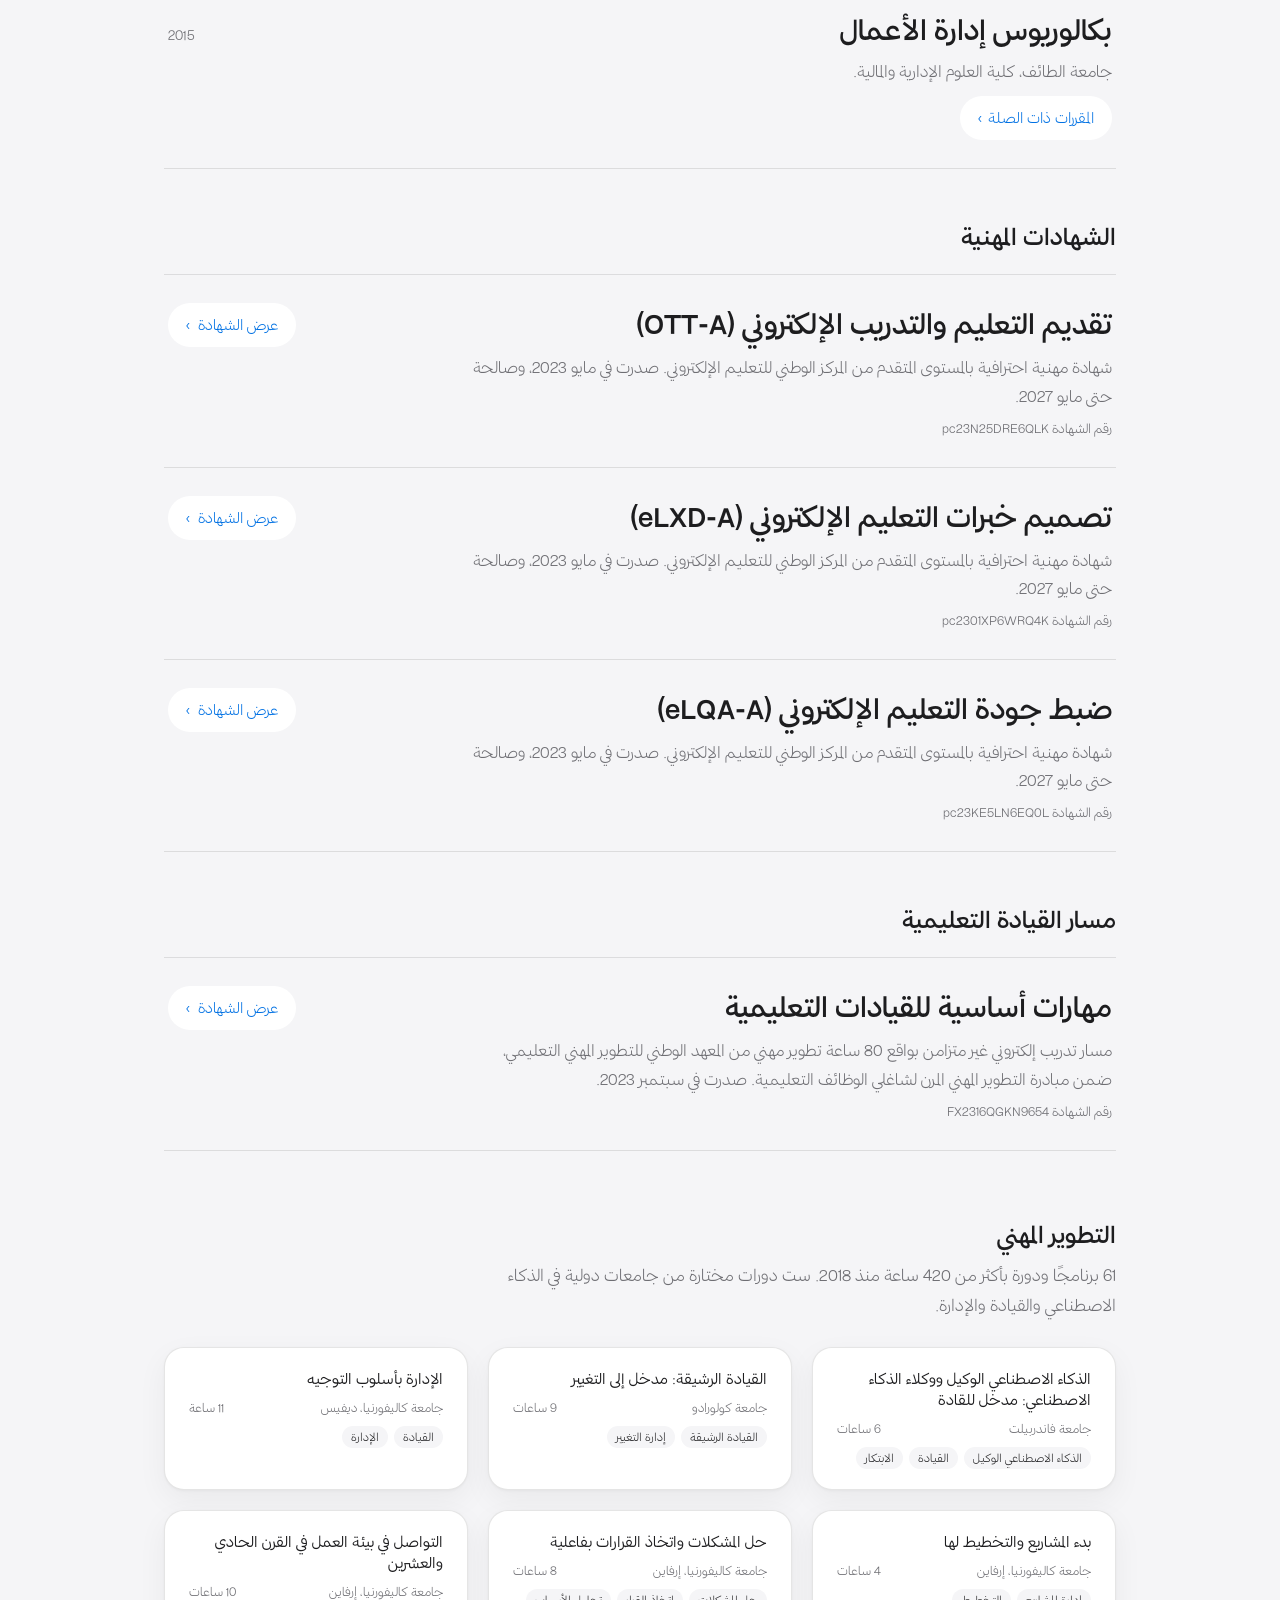
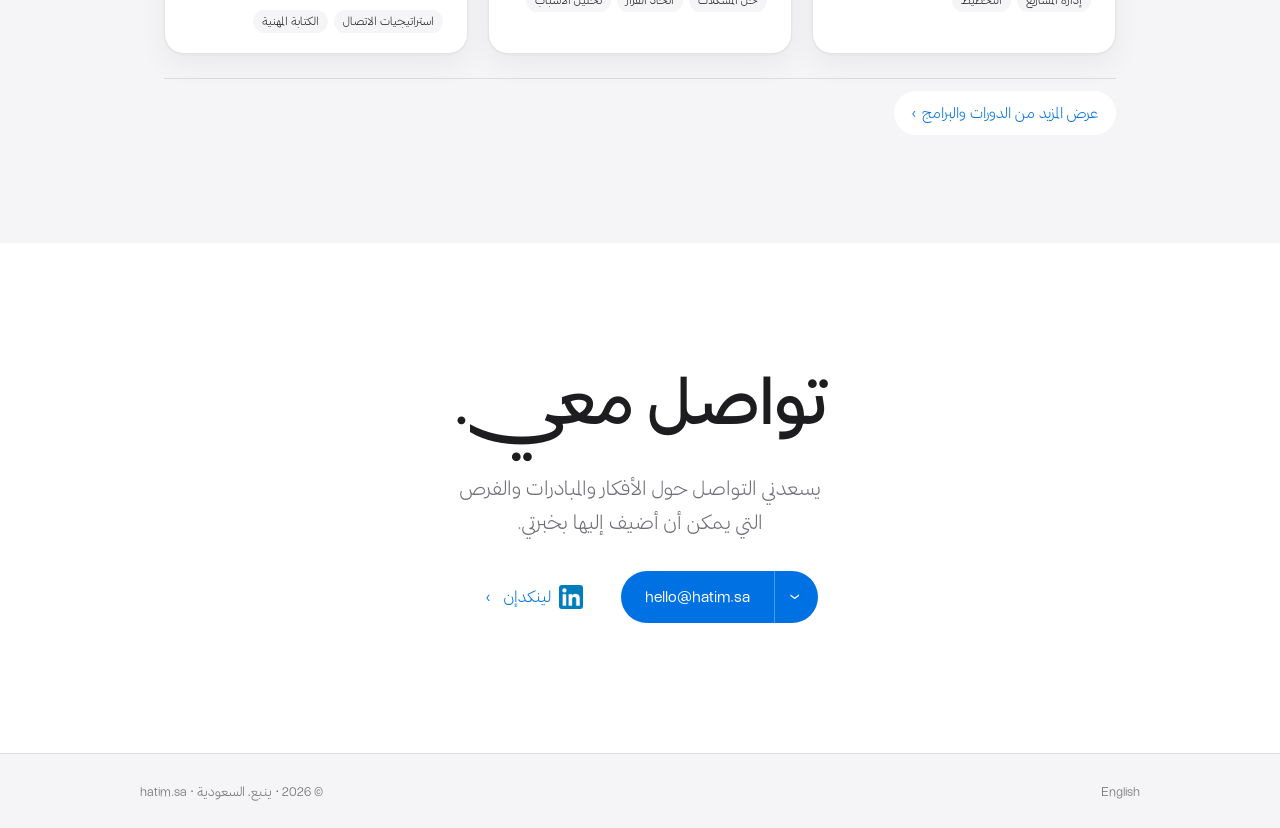
==== commit 02687007: "Add Burhan to selected projects Co-Authored-By: Claude Opus 5.5 <noreply@anthropic.com> Claude-Sessi" ====
--- a/ar.html
+++ b/ar.html
@@ -327,6 +327,12 @@
 </div><figure class="project-preview"><img src="shawahid-tools.jpg" width="1200" height="800" alt="واجهة مركز أدوات شواهد المجاني" loading="lazy"><figcaption>مركز أدوات شواهد المجاني</figcaption></figure>
 </article>
 <article class="featured-project rv">
+<div class="project-copy"><p class="project-role">مشروع فريق · إيديوثون 2026</p><h3>برهان</h3>
+<p class="project-description">منصة تقويم تكشف فهم الطالب لما ينتجه باستخدام الذكاء الاصطناعي. تولّد ثلاث بطاقات من منتج الطالب نفسه (لماذا؟ ماذا لو؟ تحقّق)، وتفصل جودة المنتج عن مستوى الفهم، والقرار الأخير للمعلم. قدّمناها فريقًا في تحدي الإيديوثون بكلية التربية في جامعة الملك عبدالعزيز.</p>
+<div class="project-actions"><a class="btn btn-p" href="https://brhan.info" target="_blank" rel="noopener" aria-label="زيارة برهان">زيارة برهان</a><a class="btn btn-t" href="https://brhan.info/prototype/" target="_blank" rel="noopener">جرّب النموذج الأولي <span class="ch">‹</span></a></div>
+</div><figure class="project-preview"><img src="burhan-preview.webp" width="1200" height="800" alt="الصفحة الرئيسية لبرهان: جودة المنتج مرتفعة، والفهم 2 من 6، والفجوة واسعة" loading="lazy" decoding="async"><figcaption>برهان · تقويم يكشف الفهم الحقيقي</figcaption></figure>
+</article>
+<article class="featured-project rv">
 <div class="project-copy"><p class="project-role">تصميم وتطوير</p><h3>تواصل ينبع</h3>
 <p class="project-description">صمّمت وطوّرت تواصل ينبع لجمع جداول الإشراف، وتنبيهات الغياب والتأخّر، ومراسلات واتساب، ومتابعة حالات التوجيه الطلابي في منصة واحدة لمنسوبي المدرسة.</p>
 <a class="btn btn-p" href="https://tawasol-demo.vercel.app/" target="_blank" rel="noopener" aria-label="زيارة منصة تواصل ينبع">زيارة المنصة</a>
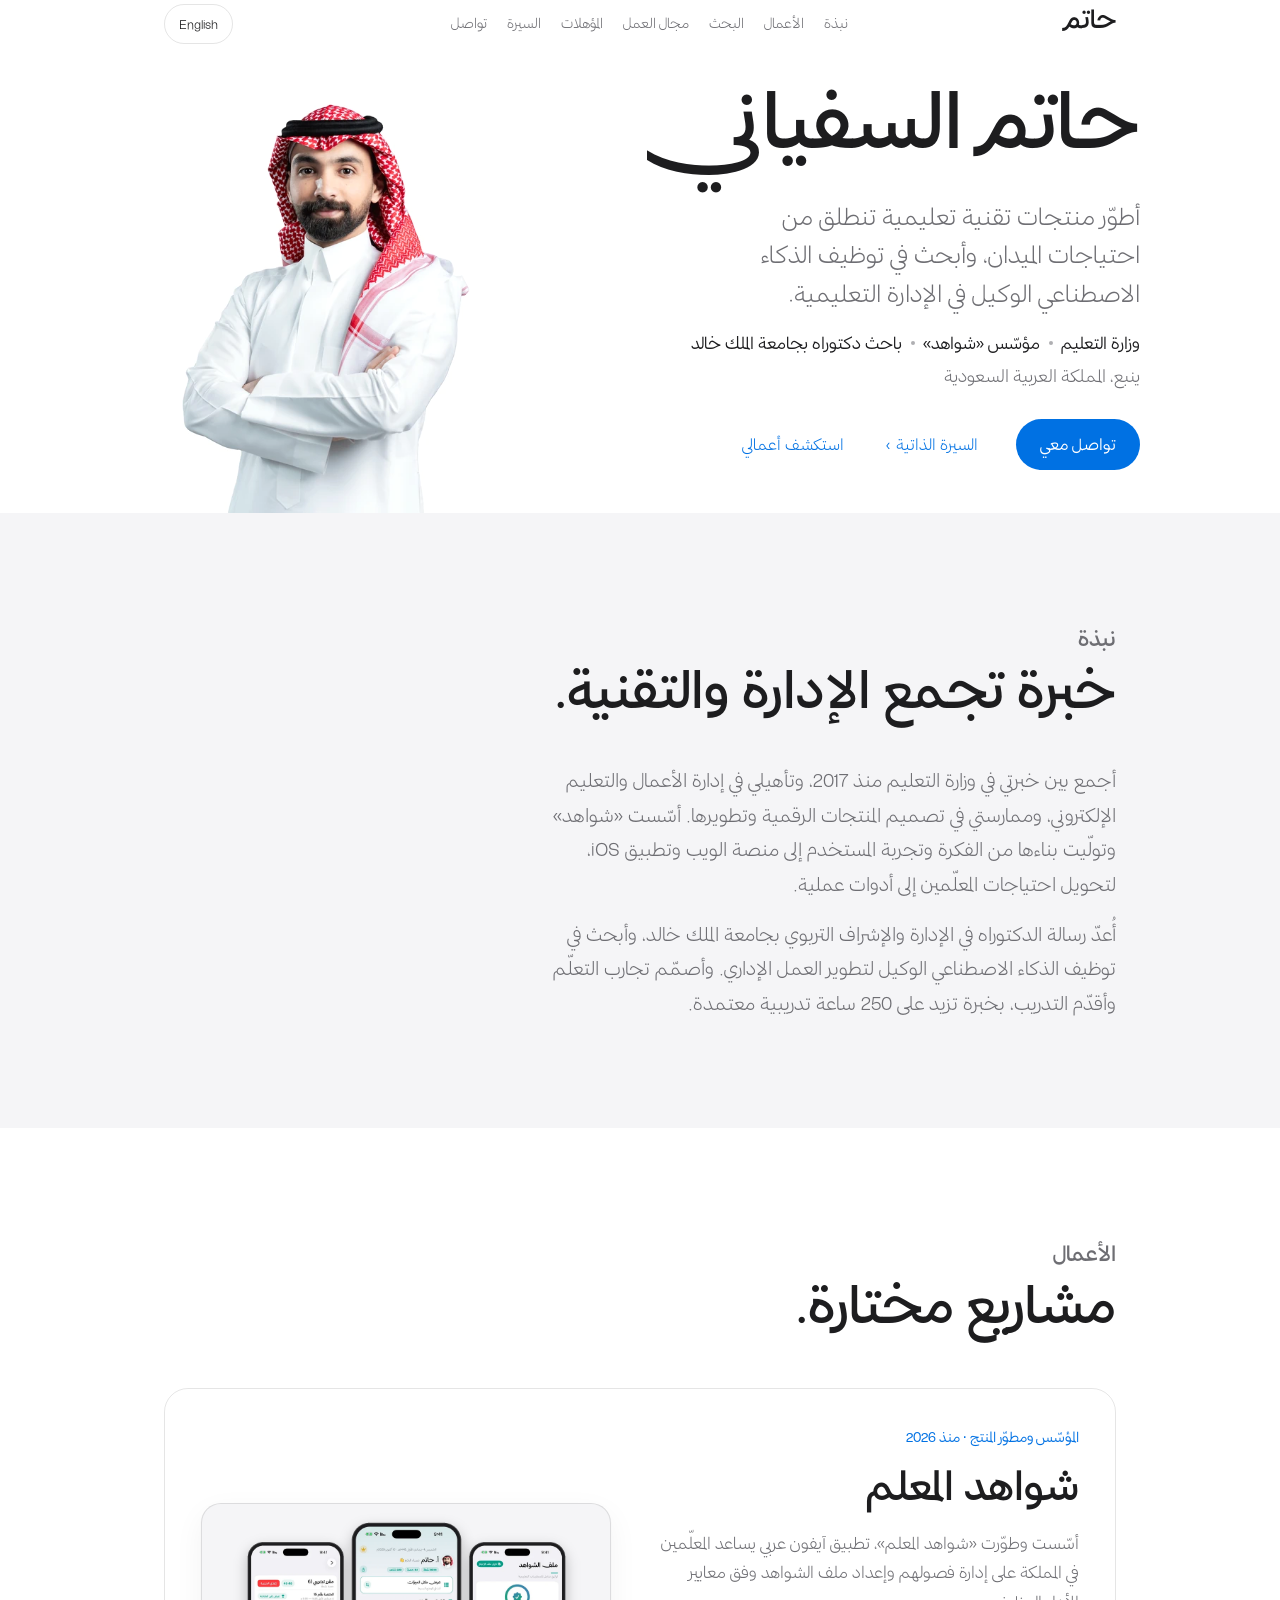
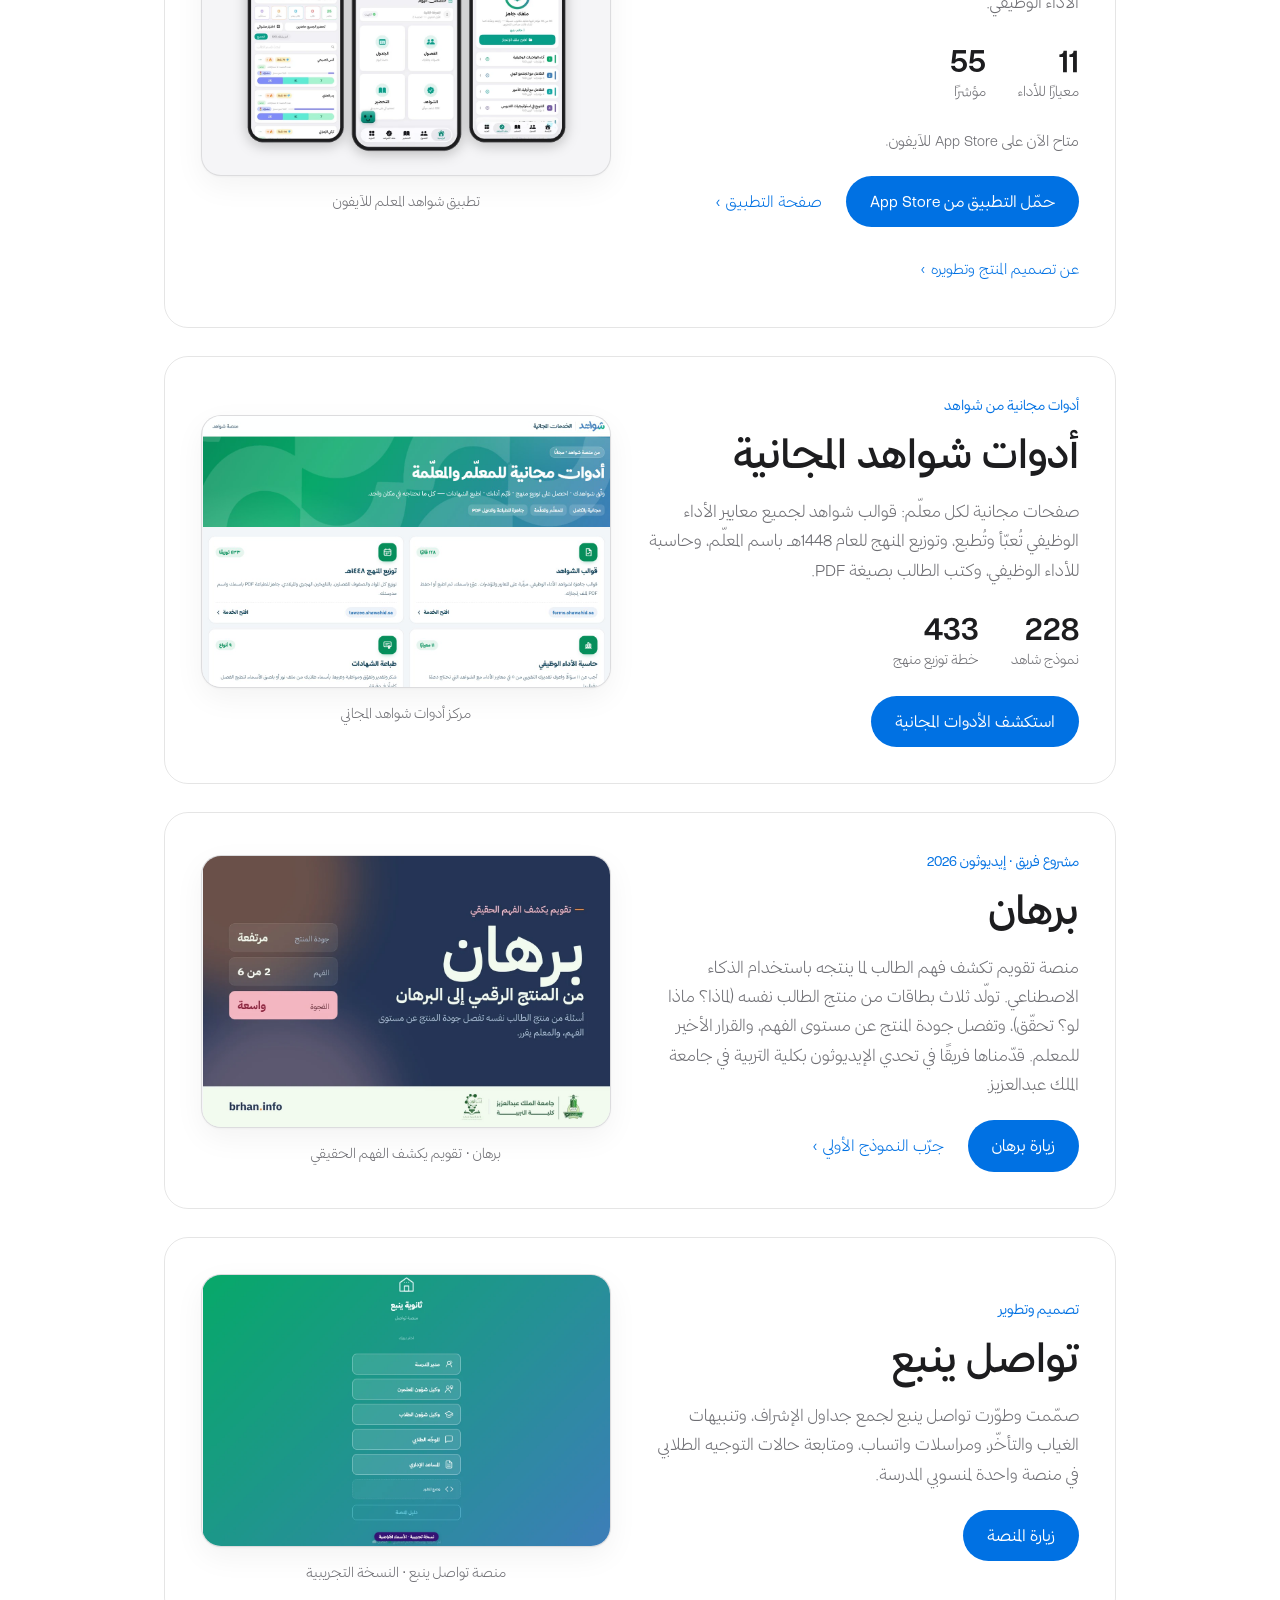
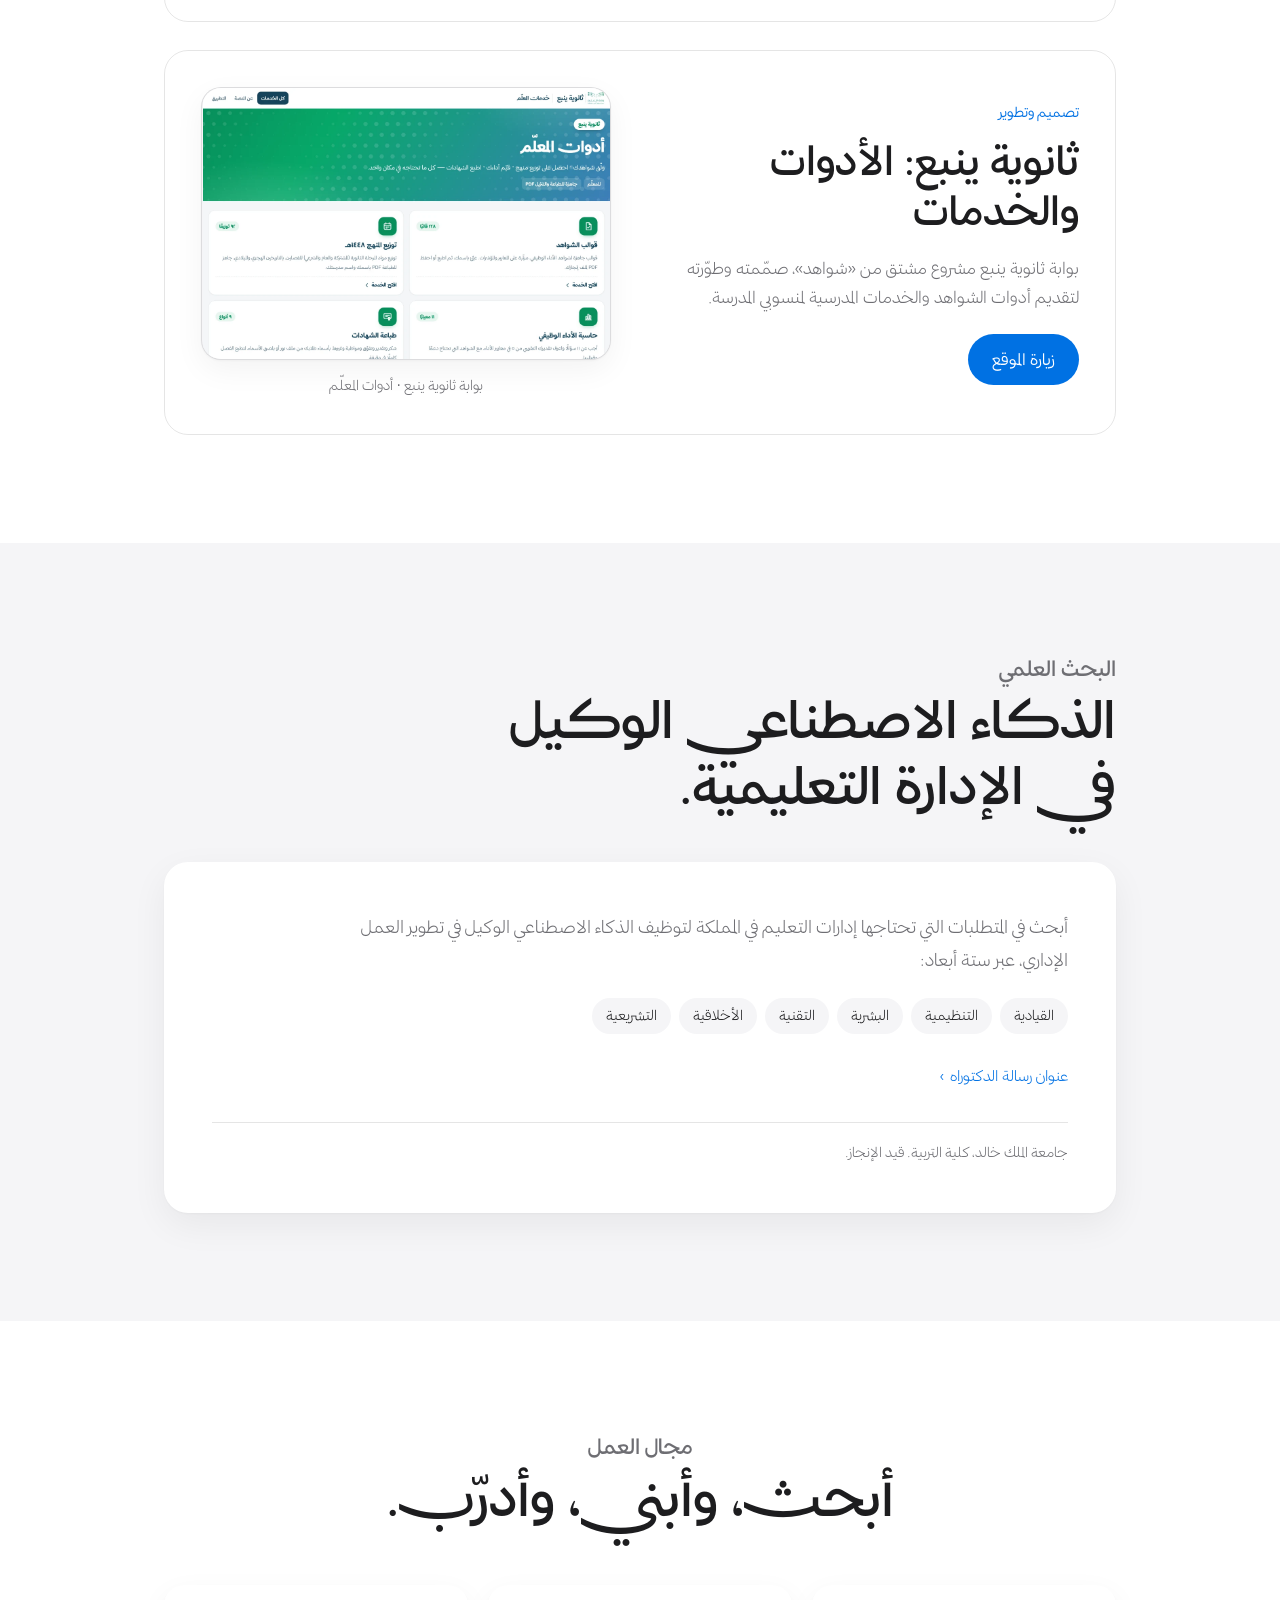
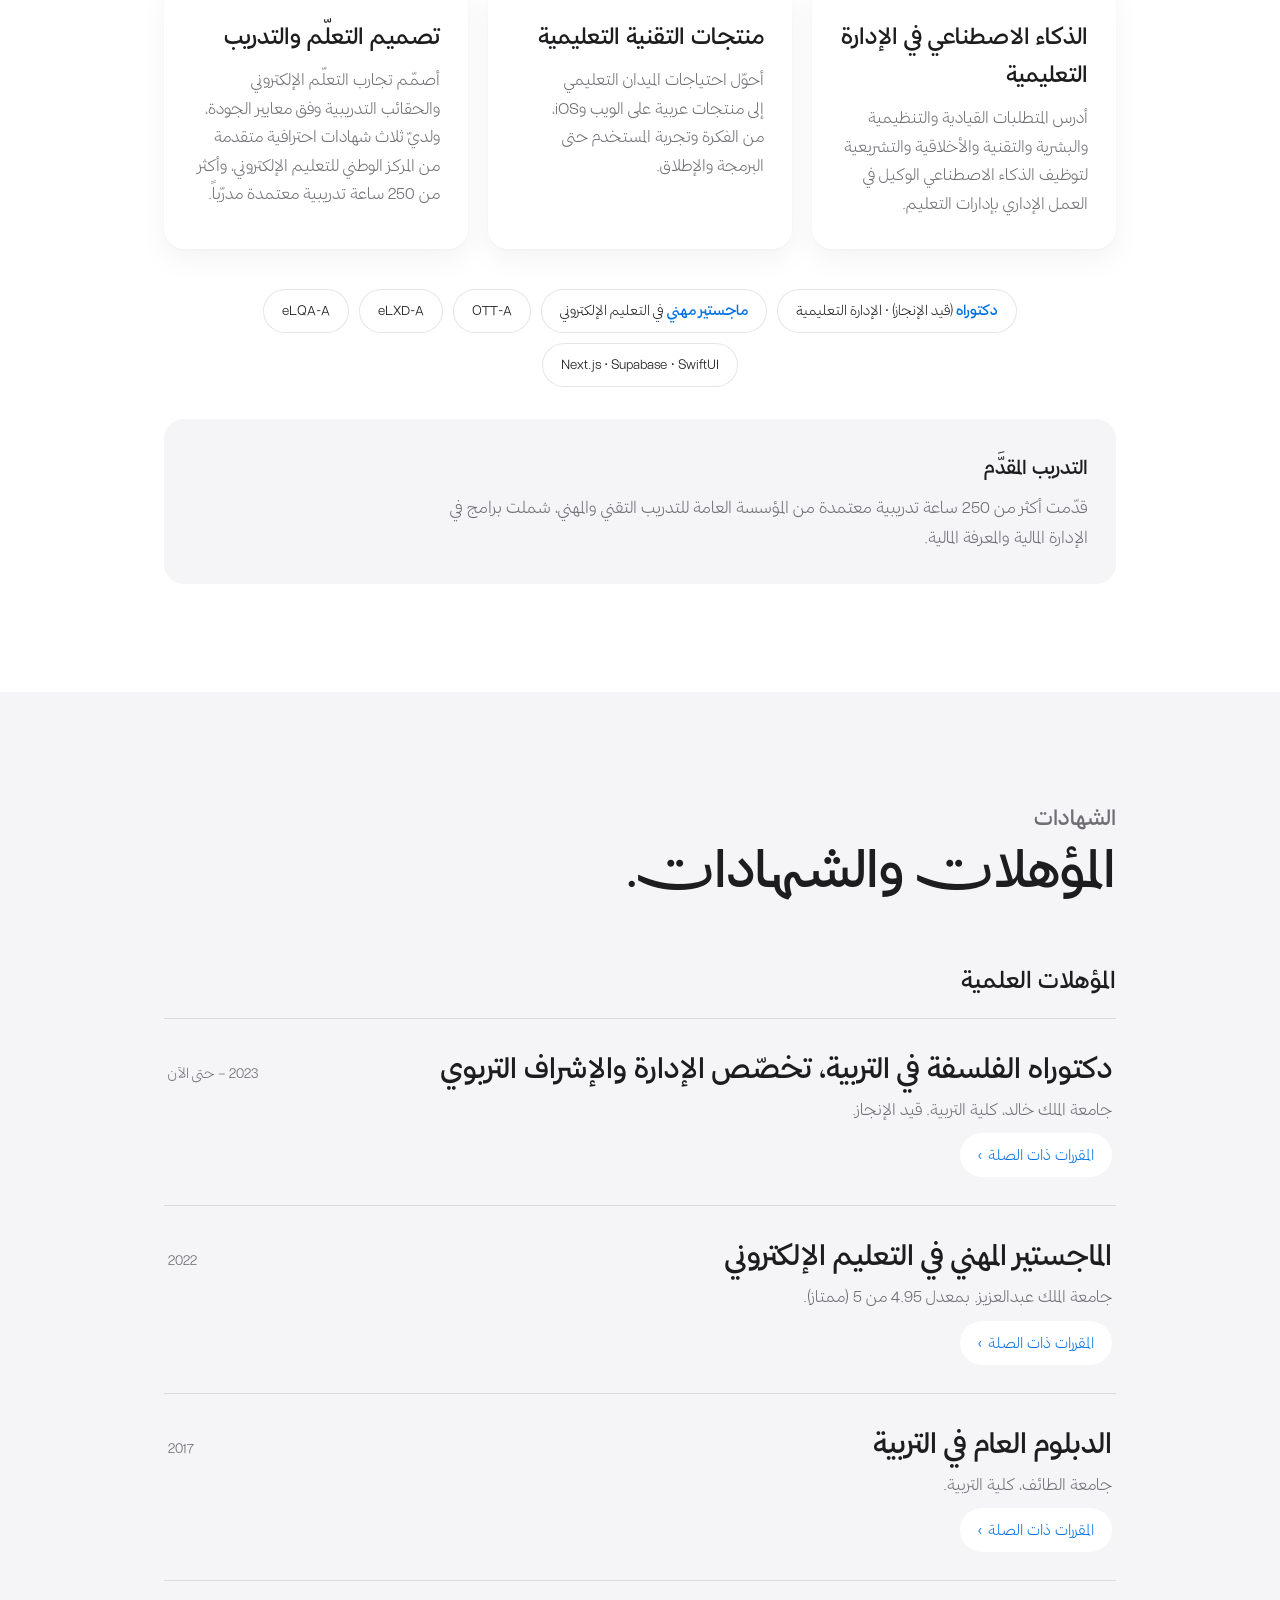
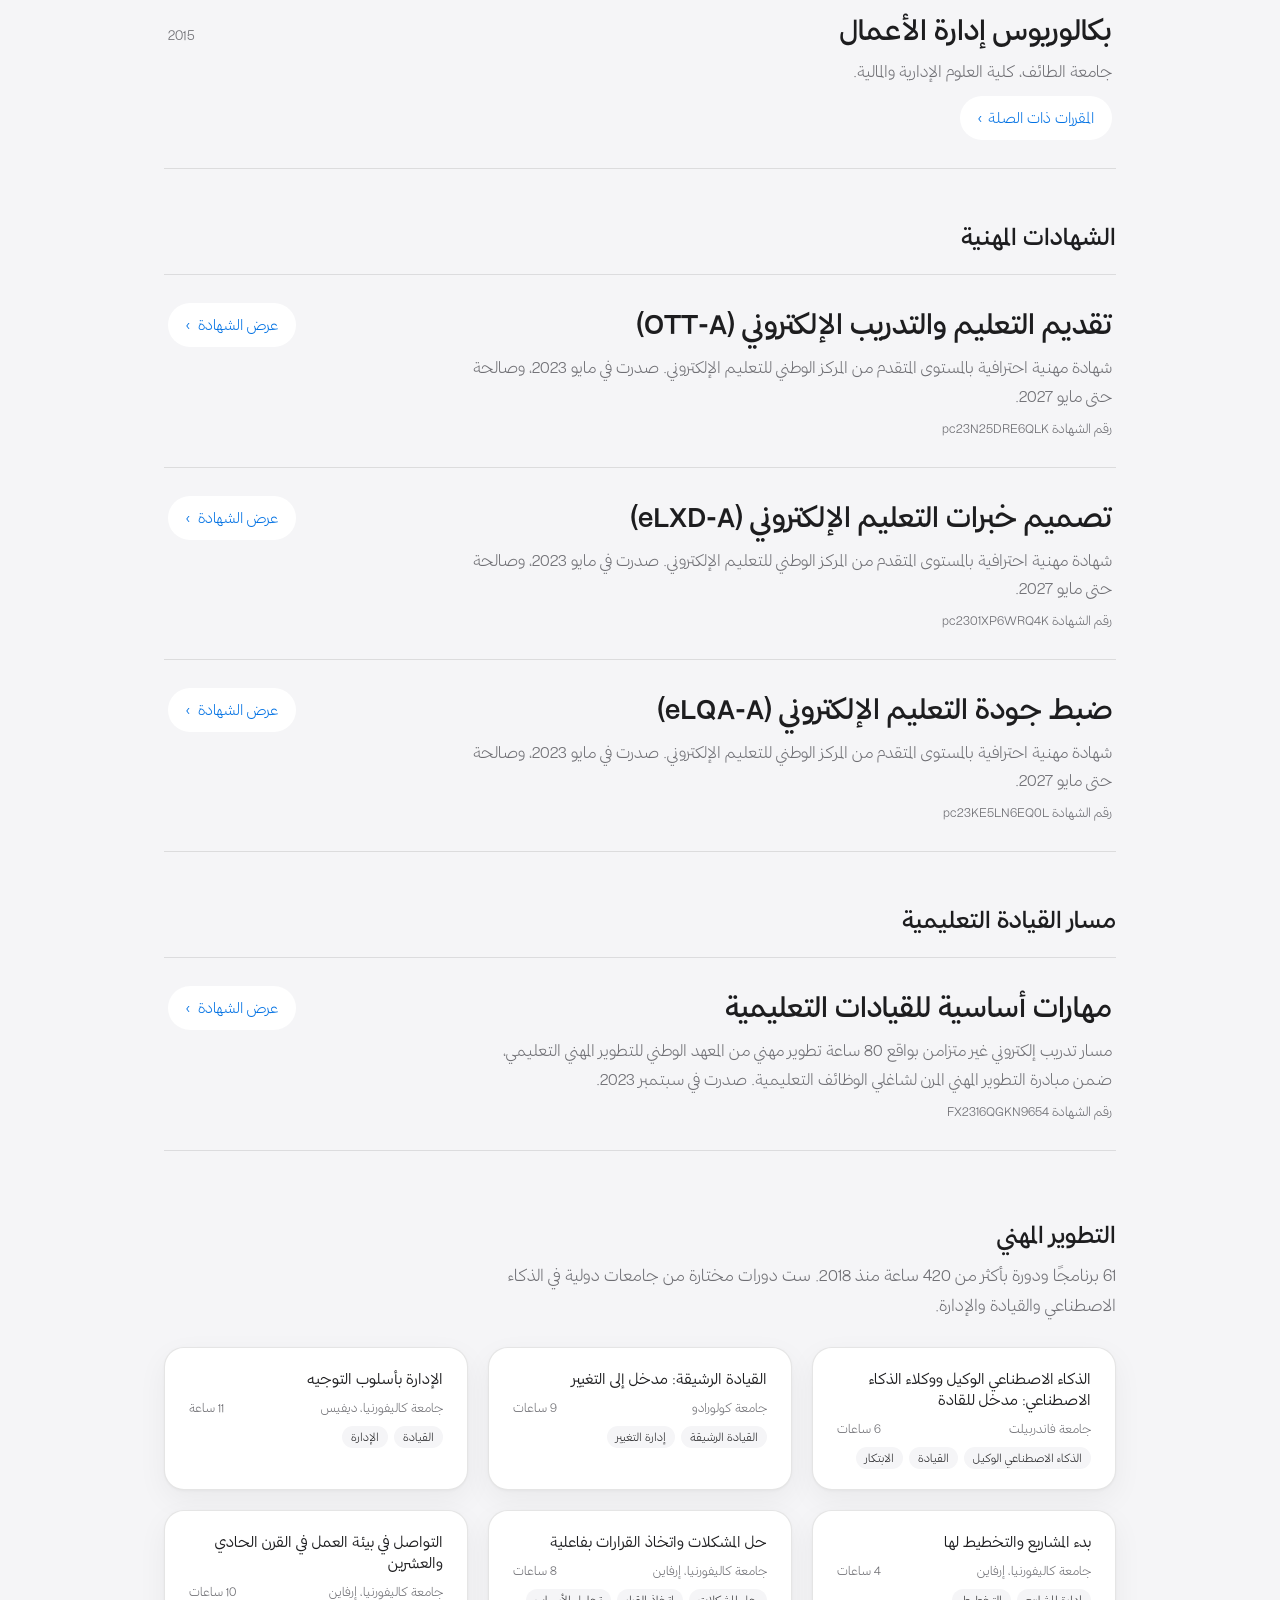
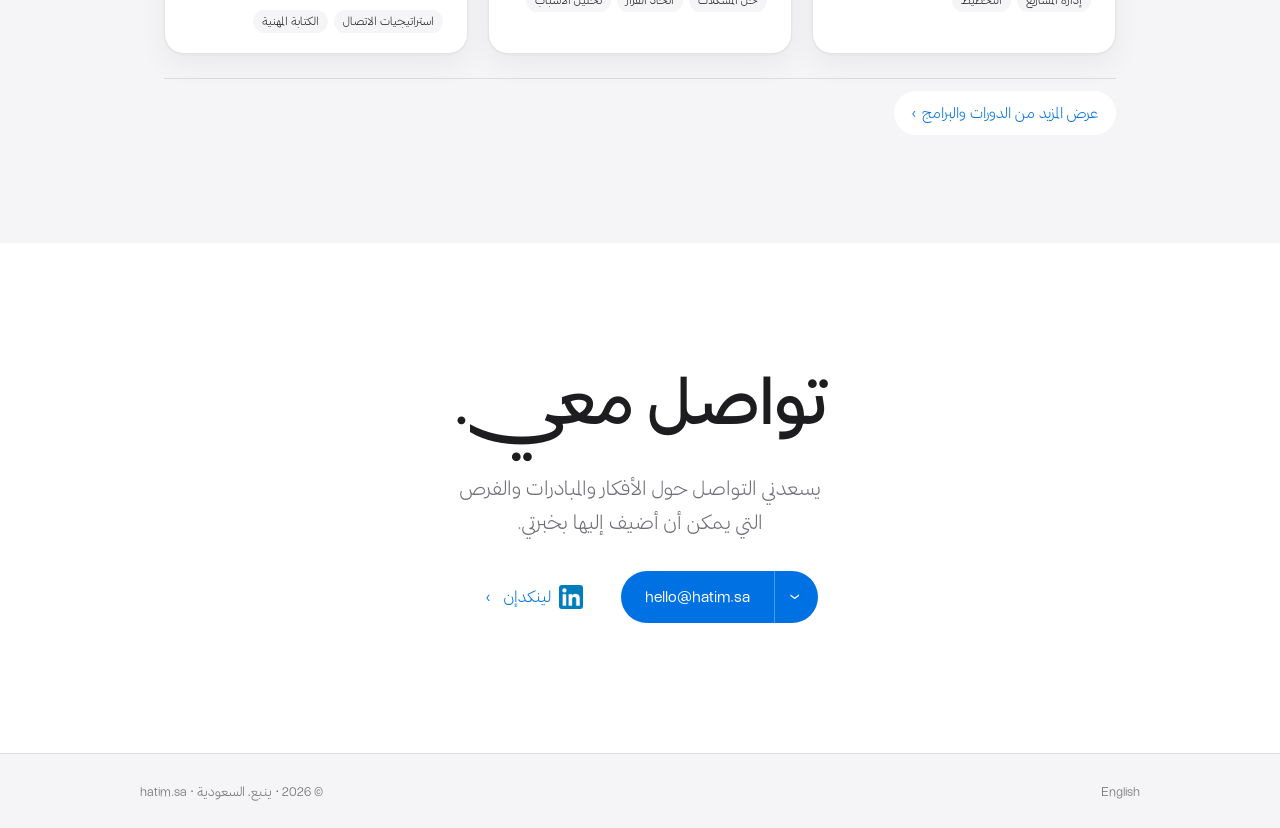
==== commit 85d8892d: "Use language-specific Burhan posters as project previews Co-Authored-By: Claude Opus 5.5 <noreply@an" ====
--- a/ar.html
+++ b/ar.html
@@ -330,7 +330,7 @@
 <div class="project-copy"><p class="project-role">مشروع فريق · إيديوثون 2026</p><h3>برهان</h3>
 <p class="project-description">منصة تقويم تكشف فهم الطالب لما ينتجه باستخدام الذكاء الاصطناعي. تولّد ثلاث بطاقات من منتج الطالب نفسه (لماذا؟ ماذا لو؟ تحقّق)، وتفصل جودة المنتج عن مستوى الفهم، والقرار الأخير للمعلم. قدّمناها فريقًا في تحدي الإيديوثون بكلية التربية في جامعة الملك عبدالعزيز.</p>
 <div class="project-actions"><a class="btn btn-p" href="https://brhan.info" target="_blank" rel="noopener" aria-label="زيارة برهان">زيارة برهان</a><a class="btn btn-t" href="https://brhan.info/prototype/" target="_blank" rel="noopener">جرّب النموذج الأولي <span class="ch">‹</span></a></div>
-</div><figure class="project-preview"><img src="burhan-preview.webp" width="1200" height="800" alt="الصفحة الرئيسية لبرهان: جودة المنتج مرتفعة، والفهم 2 من 6، والفجوة واسعة" loading="lazy" decoding="async"><figcaption>برهان · تقويم يكشف الفهم الحقيقي</figcaption></figure>
+</div><figure class="project-preview"><img src="burhan-preview-ar.webp" width="1200" height="800" alt="برهان، من المنتج الرقمي إلى البرهان: جودة المنتج مرتفعة، والفهم 2 من 6، والفجوة واسعة" loading="lazy" decoding="async"><figcaption>برهان · تقويم يكشف الفهم الحقيقي</figcaption></figure>
 </article>
 <article class="featured-project rv">
 <div class="project-copy"><p class="project-role">تصميم وتطوير</p><h3>تواصل ينبع</h3>
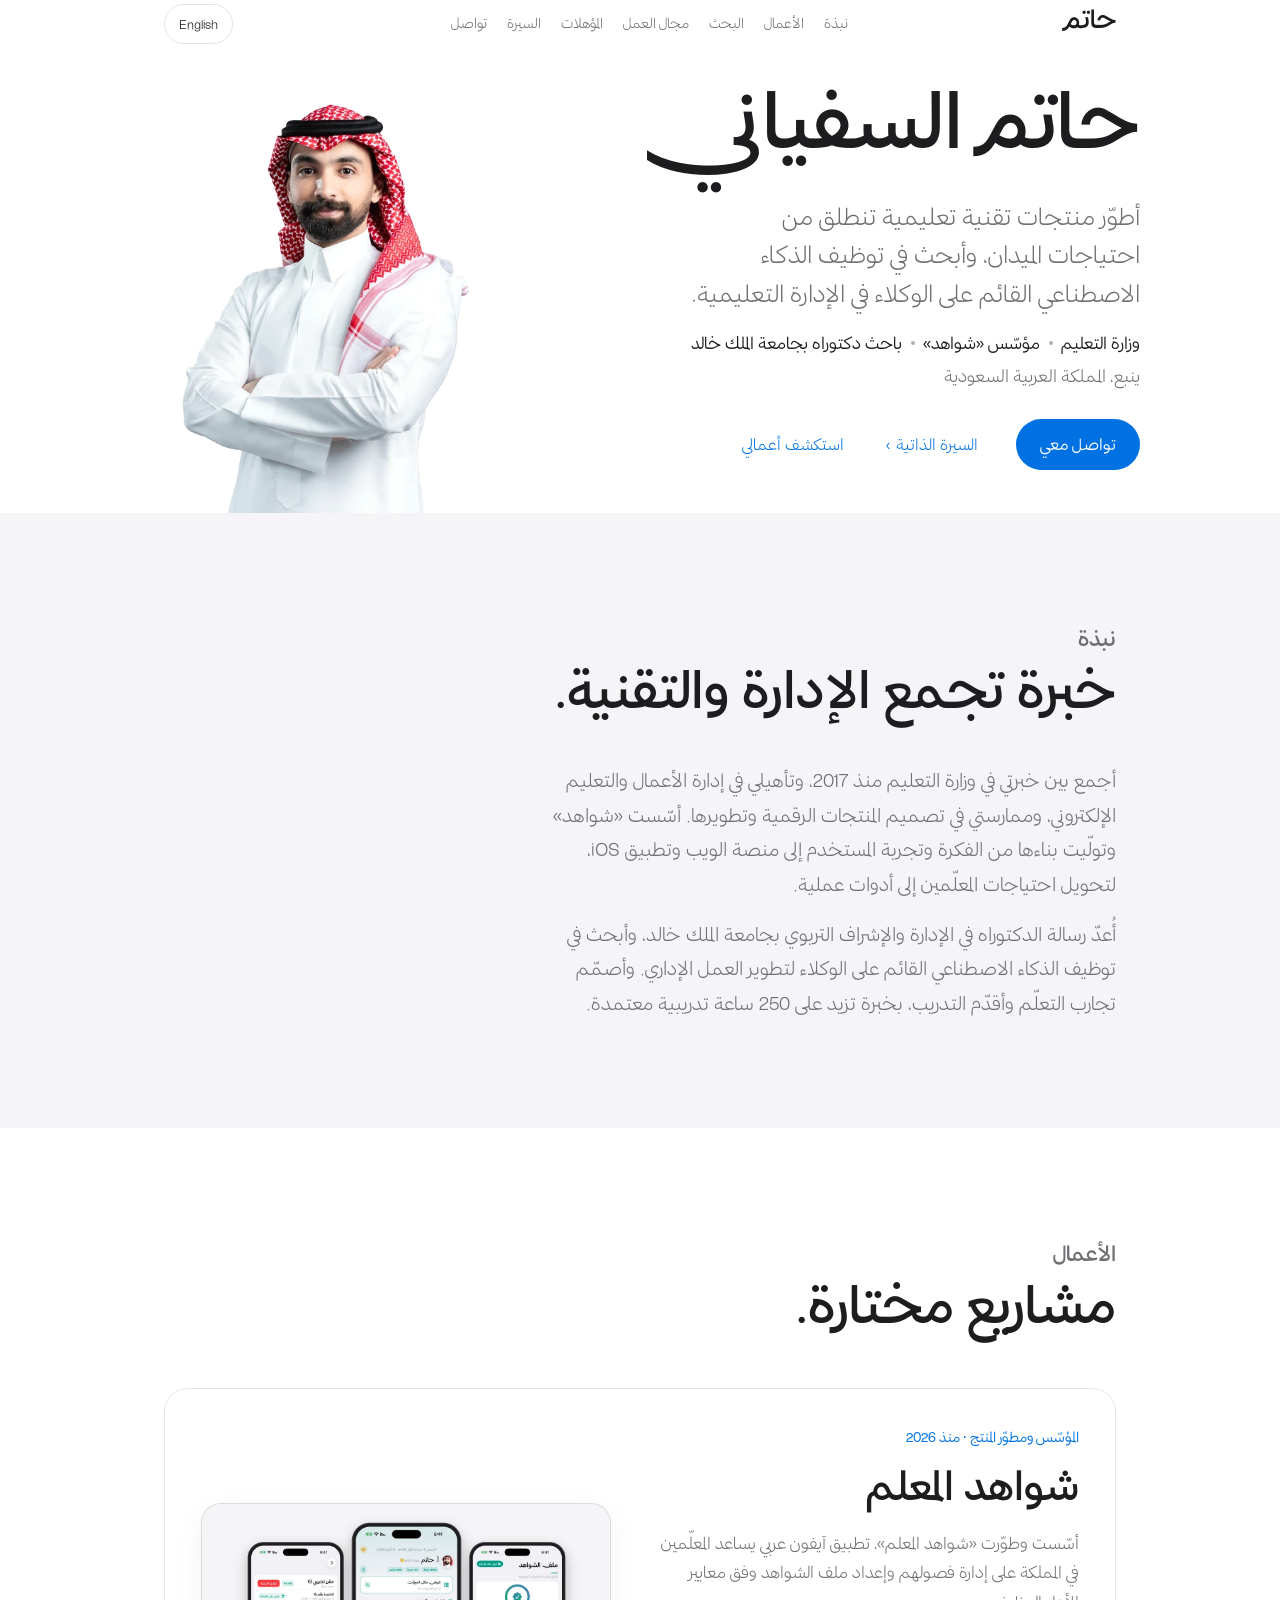
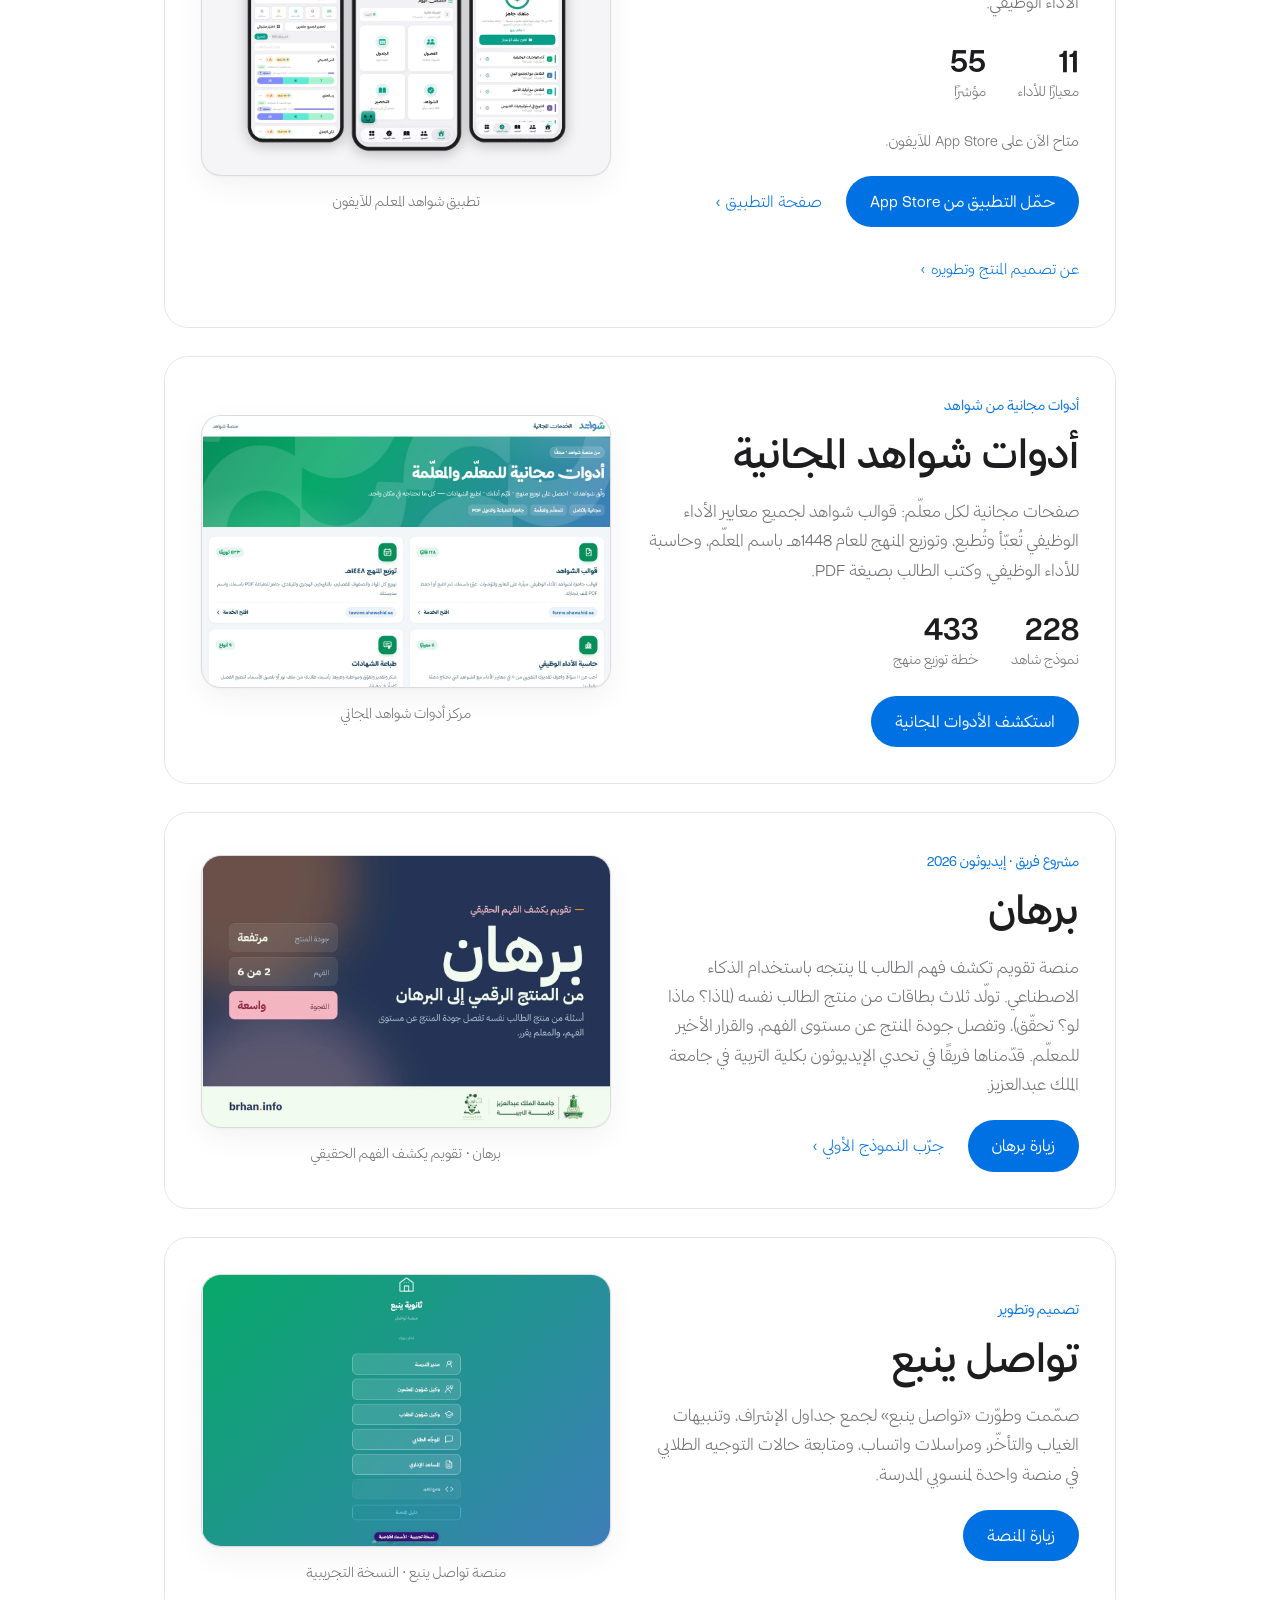
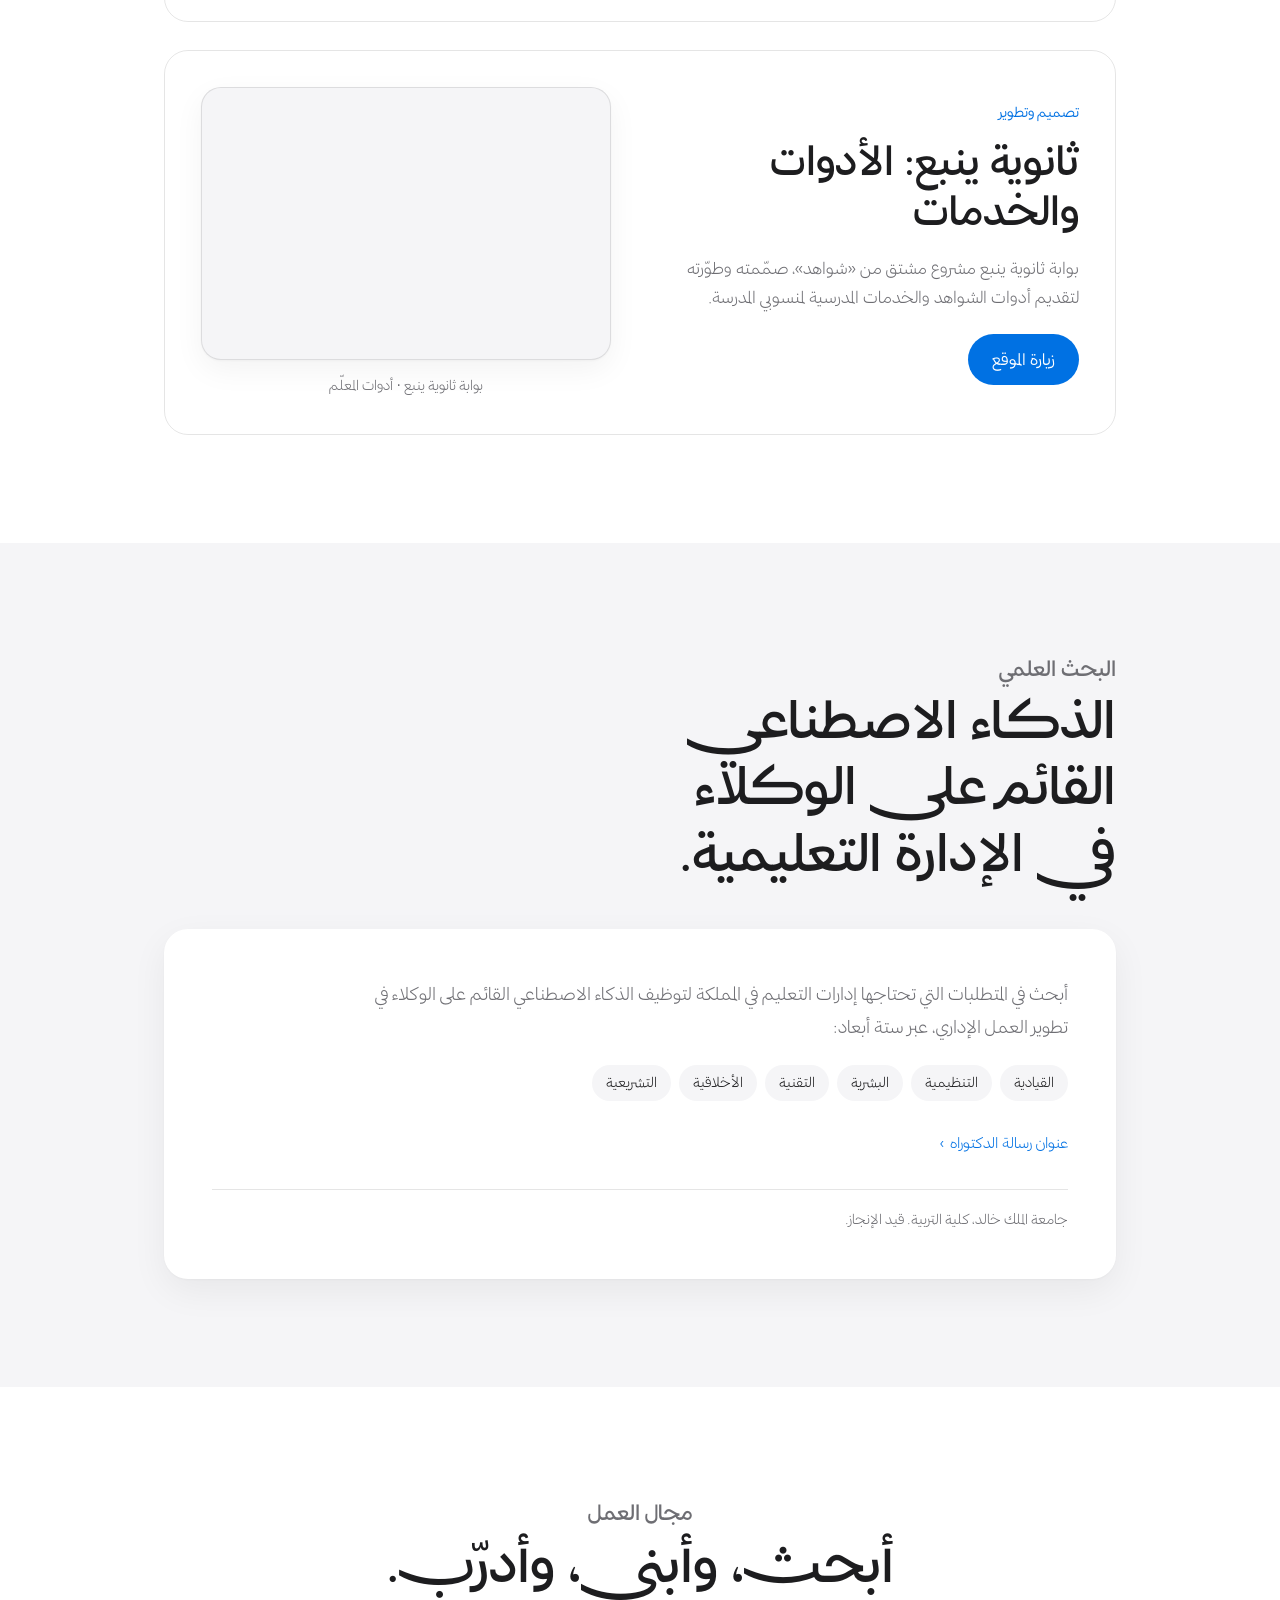
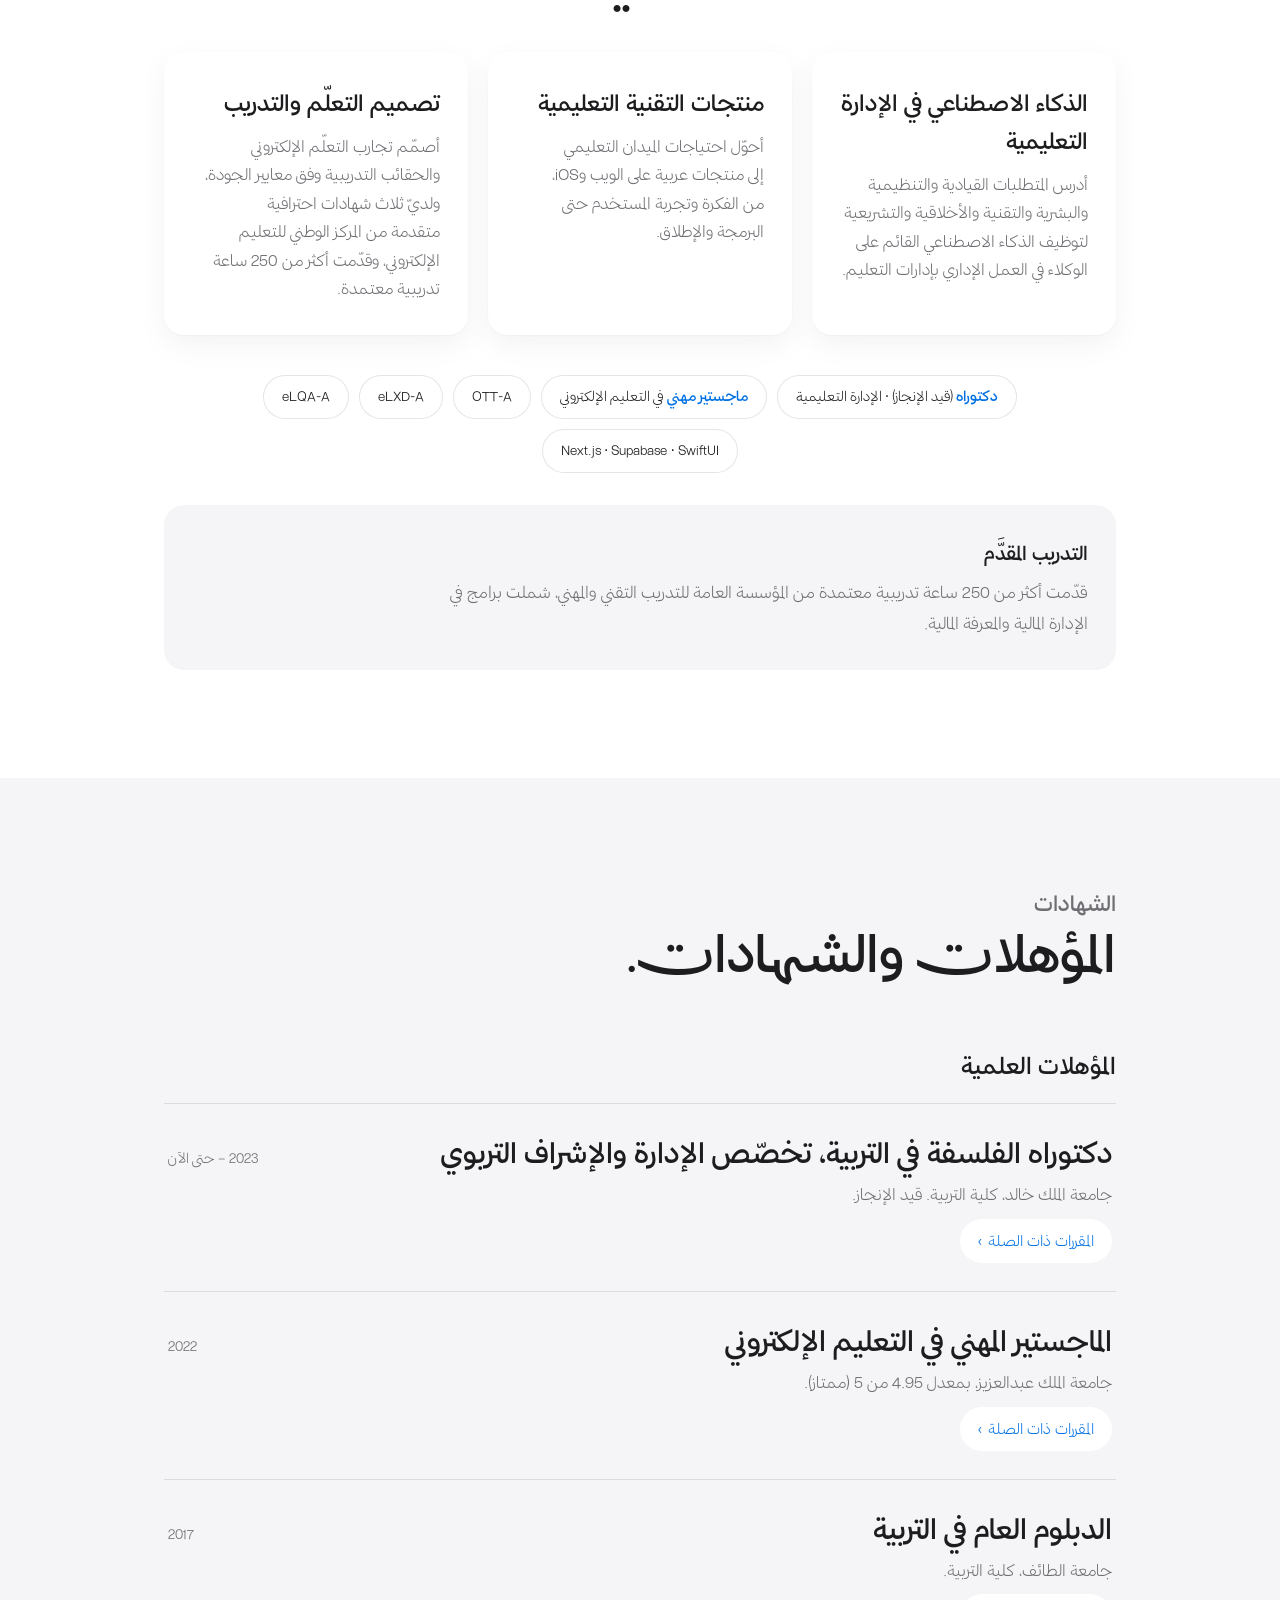
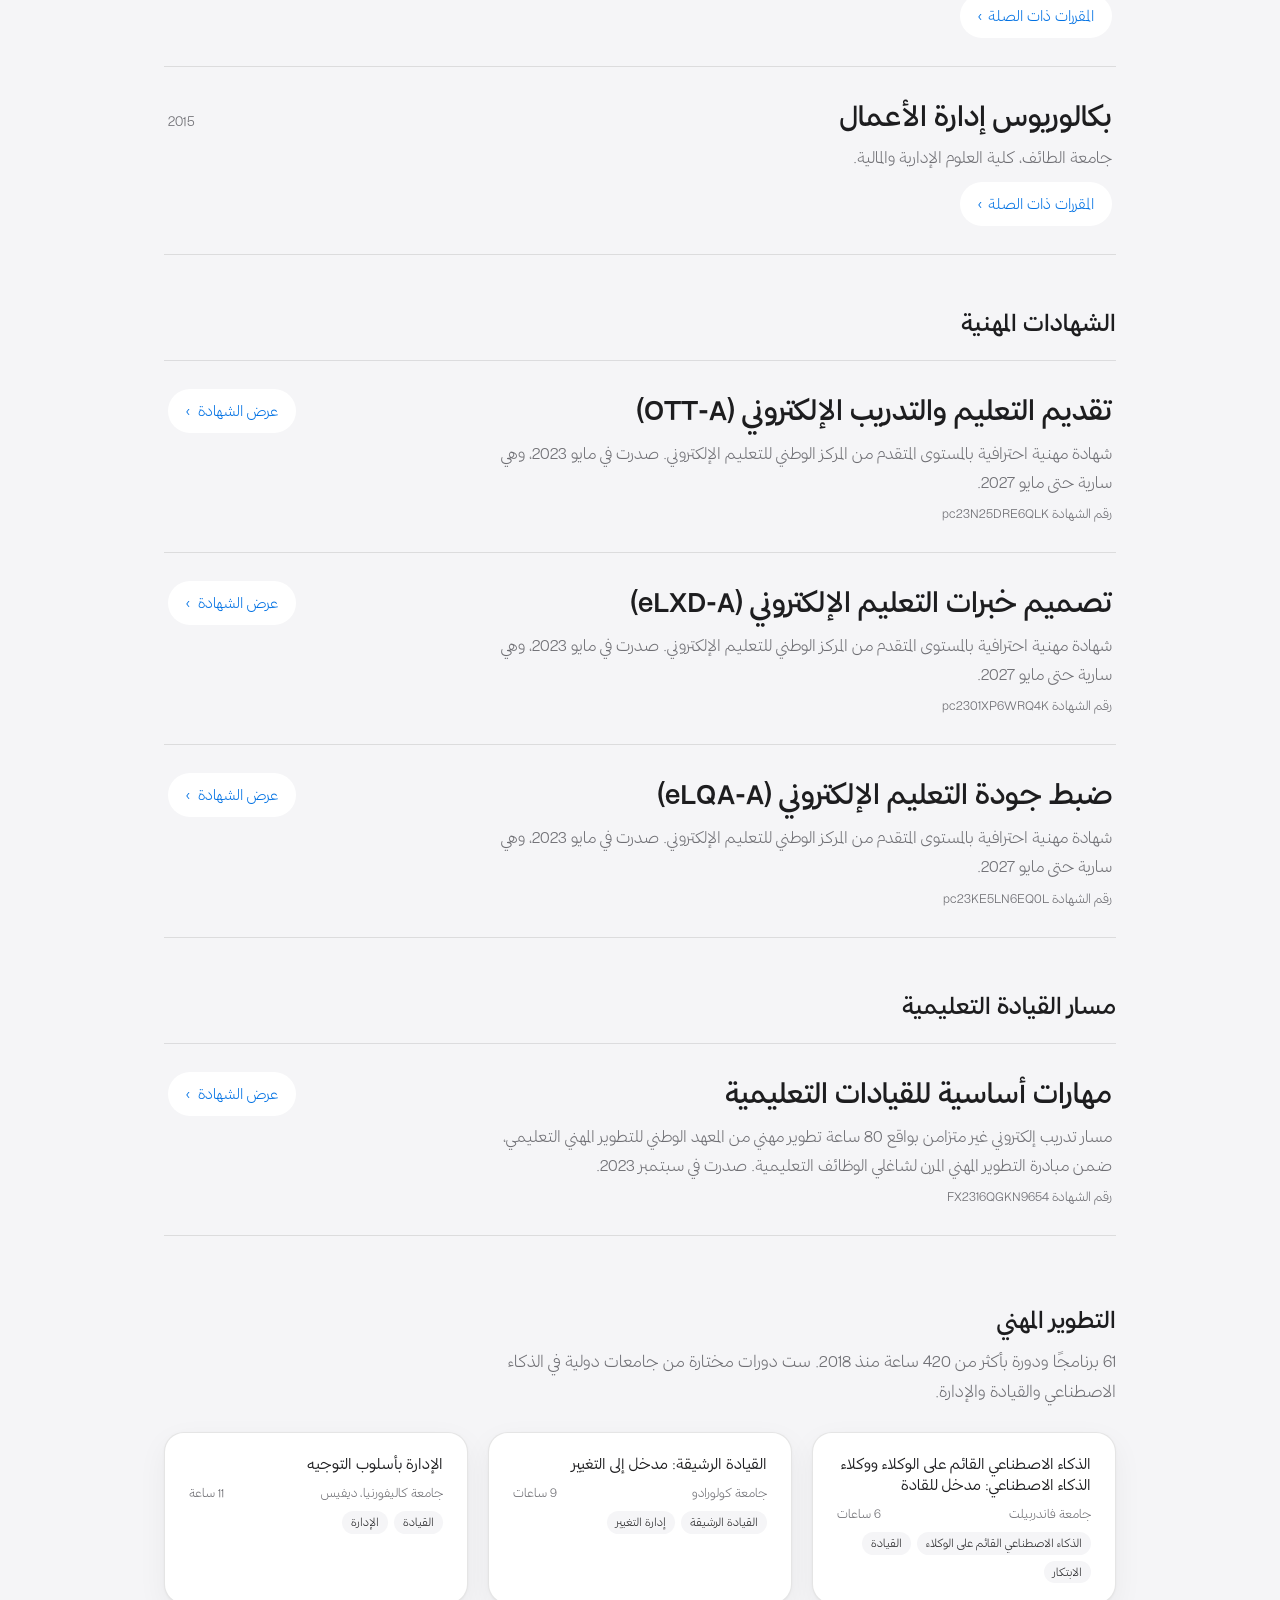
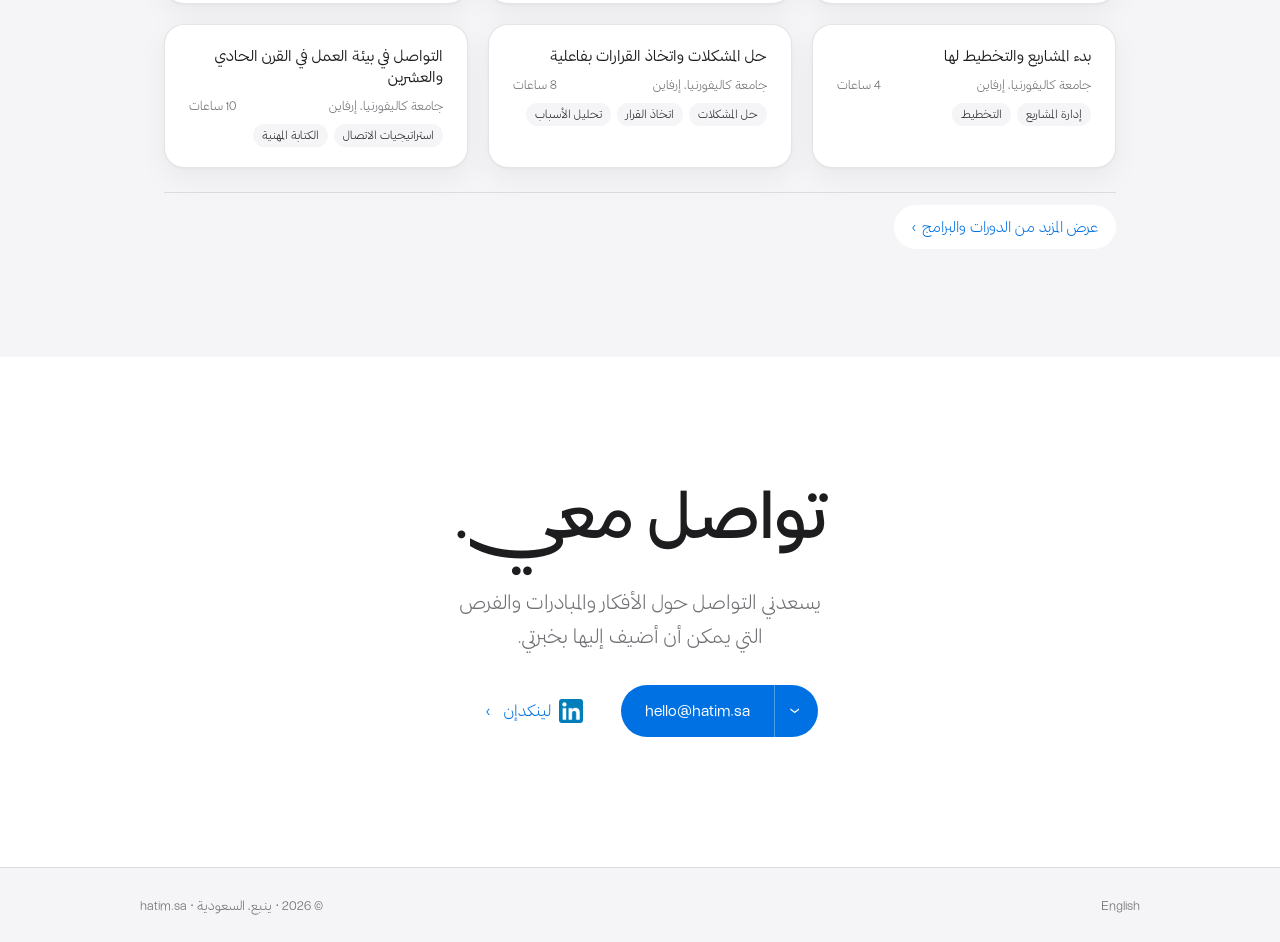
==== commit dfd0ba7b: "Use «القائم على الوكلاء» for agentic AI and proofread the Arabic pages - Replace «الذكاء الاصطناعي ا" ====
--- a/ar.html
+++ b/ar.html
@@ -4,7 +4,7 @@
 <meta charset="UTF-8">
 <meta name="viewport" content="width=device-width, initial-scale=1.0">
 <title>حاتم السفياني — التقنية والذكاء الاصطناعي في التعليم</title>
-<meta name="description" content="حاتم السفياني يصمّم ويطوّر منتجات تقنية تعليمية، ويبحث في توظيف الذكاء الاصطناعي الوكيل لتطوير العمل الإداري في التعليم. مؤسّس «شواهد» وباحث دكتوراه بجامعة الملك خالد.">
+<meta name="description" content="حاتم السفياني يصمّم ويطوّر منتجات تقنية تعليمية، ويبحث في توظيف الذكاء الاصطناعي القائم على الوكلاء لتطوير العمل الإداري في التعليم. مؤسّس «شواهد» وباحث دكتوراه بجامعة الملك خالد.">
 <link rel="icon" type="image/png" href="favicon.png">
 <link rel="apple-touch-icon" href="apple-touch-icon.png">
 <style>
@@ -243,7 +243,7 @@
 <meta property="og:type" content="profile">
 <meta property="og:site_name" content="Hatim Alsufyani">
 <meta property="og:title" content="حاتم السفياني — التقنية والذكاء الاصطناعي في التعليم">
-<meta property="og:description" content="حاتم السفياني يصمّم ويطوّر منتجات تقنية تعليمية، ويبحث في توظيف الذكاء الاصطناعي الوكيل لتطوير العمل الإداري في التعليم. مؤسّس «شواهد» وباحث دكتوراه بجامعة الملك خالد.">
+<meta property="og:description" content="حاتم السفياني يصمّم ويطوّر منتجات تقنية تعليمية، ويبحث في توظيف الذكاء الاصطناعي القائم على الوكلاء لتطوير العمل الإداري في التعليم. مؤسّس «شواهد» وباحث دكتوراه بجامعة الملك خالد.">
 <meta property="og:url" content="https://hatim.sa/ar.html">
 <meta property="og:locale" content="ar_SA">
 <meta property="og:locale:alternate" content="en_US">
@@ -254,7 +254,7 @@
 <meta property="og:image:alt" content="حاتم السفياني">
 <meta name="twitter:card" content="summary">
 <meta name="twitter:title" content="حاتم السفياني — التقنية والذكاء الاصطناعي في التعليم">
-<meta name="twitter:description" content="حاتم السفياني يصمّم ويطوّر منتجات تقنية تعليمية، ويبحث في توظيف الذكاء الاصطناعي الوكيل لتطوير العمل الإداري في التعليم. مؤسّس «شواهد» وباحث دكتوراه بجامعة الملك خالد.">
+<meta name="twitter:description" content="حاتم السفياني يصمّم ويطوّر منتجات تقنية تعليمية، ويبحث في توظيف الذكاء الاصطناعي القائم على الوكلاء لتطوير العمل الإداري في التعليم. مؤسّس «شواهد» وباحث دكتوراه بجامعة الملك خالد.">
 <meta name="twitter:image" content="https://hatim.sa/portrait-2026.jpg">
 <script type="application/ld+json">{"@context": "https://schema.org", "@type": "ProfilePage", "url": "https://hatim.sa/ar.html", "inLanguage": "ar", "mainEntity": {"@type": "Person", "@id": "https://hatim.sa/#person", "name": "حاتم السفياني", "alternateName": "Hatim Alsufyani", "url": "https://hatim.sa/", "image": "https://hatim.sa/portrait-2026.jpg", "sameAs": ["https://www.linkedin.com/in/hatim-alsufyani/"], "worksFor": {"@type": "Organization", "name": "وزارة التعليم السعودية"}, "alumniOf": [{"@type": "CollegeOrUniversity", "name": "King Abdulaziz University"}, {"@type": "CollegeOrUniversity", "name": "Taif University"}]}}</script>
 <link rel="stylesheet" href="typography.css">
@@ -285,7 +285,7 @@
     <div class="hin">
       <div class="htext">
         <h1 class="rv">حاتم السفياني</h1>
-        <p class="rv">أطوّر منتجات تقنية تعليمية تنطلق من احتياجات الميدان، وأبحث في توظيف الذكاء الاصطناعي الوكيل في الإدارة التعليمية.</p>
+        <p class="rv">أطوّر منتجات تقنية تعليمية تنطلق من احتياجات الميدان، وأبحث في توظيف الذكاء الاصطناعي القائم على الوكلاء في الإدارة التعليمية.</p>
         <div class="hmeta rv"><ul><li>وزارة التعليم</li><li>مؤسّس «شواهد»</li><li>باحث دكتوراه بجامعة الملك خالد</li></ul></div>
         <div class="loc rv">ينبع، المملكة العربية السعودية</div>
         <div class="cta rv">
@@ -303,7 +303,7 @@
       <h2 class="h2 rv">خبرة تجمع الإدارة والتقنية.</h2>
       <div class="atext">
 <p class="rv">أجمع بين خبرتي في وزارة التعليم منذ 2017، وتأهيلي في إدارة الأعمال والتعليم الإلكتروني، وممارستي في تصميم المنتجات الرقمية وتطويرها. أسّست «شواهد» وتولّيت بناءها من الفكرة وتجربة المستخدم إلى منصة الويب وتطبيق iOS، لتحويل احتياجات المعلّمين إلى أدوات عملية.</p>
-<p class="rv">أُعدّ رسالة الدكتوراه في الإدارة والإشراف التربوي بجامعة الملك خالد، وأبحث في توظيف الذكاء الاصطناعي الوكيل لتطوير العمل الإداري. وأصمّم تجارب التعلّم وأقدّم التدريب، بخبرة تزيد على 250 ساعة تدريبية معتمدة.</p>
+<p class="rv">أُعدّ رسالة الدكتوراه في الإدارة والإشراف التربوي بجامعة الملك خالد، وأبحث في توظيف الذكاء الاصطناعي القائم على الوكلاء لتطوير العمل الإداري. وأصمّم تجارب التعلّم وأقدّم التدريب، بخبرة تزيد على 250 ساعة تدريبية معتمدة.</p>
 </div>
     </div>
   </section>
@@ -316,7 +316,7 @@
 <ul class="project-facts"><li><strong>11</strong> معيارًا للأداء</li><li><strong>55</strong> مؤشرًا</li></ul>
 <p class="project-note">متاح الآن على&nbsp;App&nbsp;Store للآيفون.</p>
 <div class="project-actions"><a class="btn btn-p" href="https://apps.apple.com/sa/app/id6808918350" target="_blank" rel="noopener">حمّل التطبيق من App Store</a><a class="btn btn-t" href="https://shawahid.sa/app" target="_blank" rel="noopener">صفحة التطبيق <span class="ch">‹</span></a></div>
-<details class="project-details"><summary>عن تصميم المنتج وتطويره</summary><dl><dt>الحاجة</dt><dd>إدارة الفصول وتنظيم شواهد الأداء في سياق التعليم السعودي، في تطبيق واحد على جوال المعلّم.</dd><dt>ما بنيته</dt><dd>نقل الفصول والطلاب من منصة مدرستي أو ملف نور، ورصد الحضور بضغطة مع نقاط المشاركة ومؤقت الحصة، وتحضير الدروس الأسبوعي، وتقارير المقررات بصيغتي PDF وExcel، ولوحات المتصدرين والشهادات للطلاب، و228 نموذج شاهد مع ملف إنجاز مطبوع يربط كل معيار بشواهده عبر الباركود، ومساعدًا ذكيًا يجيب من بيانات المعلّم نفسه.</dd><dt>دوري</dt><dd>تولّيت المنتج والتصميم والتطوير كاملًا، من تجربة المستخدم إلى التنفيذ باستخدام SwiftUI وNext.js وSupabase.</dd></dl></details>
+<details class="project-details"><summary>عن تصميم المنتج وتطويره</summary><dl><dt>الحاجة</dt><dd>إدارة الفصول وتنظيم شواهد الأداء في سياق التعليم السعودي، في تطبيق واحد على جوال المعلّم.</dd><dt>ما بنيته</dt><dd>نقل الفصول والطلاب من منصة مدرستي أو ملف نور، ورصد الحضور بضغطة مع نقاط المشاركة ومؤقت الحصة، وتحضير الدروس الأسبوعي، وتقارير المقررات بصيغتي PDF وExcel، ولوحات المتصدرين والشهادات للطلاب، و228 نموذج شاهد مع ملف إنجاز مطبوع يربط كل معيار بشواهده عبر الباركود، ومساعد ذكي يجيب من بيانات المعلّم نفسه.</dd><dt>دوري</dt><dd>تولّيت المنتج والتصميم والتطوير بالكامل، من تجربة المستخدم إلى التنفيذ باستخدام SwiftUI وNext.js وSupabase.</dd></dl></details>
 </div><figure class="project-preview"><img src="shawahid-app.webp" width="1200" height="800" alt="ثلاث شاشات من تطبيق شواهد المعلم للآيفون: الحصة المباشرة والرئيسية وملف الشواهد" loading="lazy" decoding="async"><figcaption>تطبيق شواهد المعلم للآيفون</figcaption></figure>
 </article>
 <article class="featured-project rv">
@@ -328,13 +328,13 @@
 </article>
 <article class="featured-project rv">
 <div class="project-copy"><p class="project-role">مشروع فريق · إيديوثون 2026</p><h3>برهان</h3>
-<p class="project-description">منصة تقويم تكشف فهم الطالب لما ينتجه باستخدام الذكاء الاصطناعي. تولّد ثلاث بطاقات من منتج الطالب نفسه (لماذا؟ ماذا لو؟ تحقّق)، وتفصل جودة المنتج عن مستوى الفهم، والقرار الأخير للمعلم. قدّمناها فريقًا في تحدي الإيديوثون بكلية التربية في جامعة الملك عبدالعزيز.</p>
+<p class="project-description">منصة تقويم تكشف فهم الطالب لما ينتجه باستخدام الذكاء الاصطناعي. تولّد ثلاث بطاقات من منتج الطالب نفسه (لماذا؟ ماذا لو؟ تحقّق)، وتفصل جودة المنتج عن مستوى الفهم، والقرار الأخير للمعلّم. قدّمناها فريقًا في تحدي الإيديوثون بكلية التربية في جامعة الملك عبدالعزيز.</p>
 <div class="project-actions"><a class="btn btn-p" href="https://brhan.info" target="_blank" rel="noopener" aria-label="زيارة برهان">زيارة برهان</a><a class="btn btn-t" href="https://brhan.info/prototype/" target="_blank" rel="noopener">جرّب النموذج الأولي <span class="ch">‹</span></a></div>
 </div><figure class="project-preview"><img src="burhan-preview-ar.webp" width="1200" height="800" alt="برهان، من المنتج الرقمي إلى البرهان: جودة المنتج مرتفعة، والفهم 2 من 6، والفجوة واسعة" loading="lazy" decoding="async"><figcaption>برهان · تقويم يكشف الفهم الحقيقي</figcaption></figure>
 </article>
 <article class="featured-project rv">
 <div class="project-copy"><p class="project-role">تصميم وتطوير</p><h3>تواصل ينبع</h3>
-<p class="project-description">صمّمت وطوّرت تواصل ينبع لجمع جداول الإشراف، وتنبيهات الغياب والتأخّر، ومراسلات واتساب، ومتابعة حالات التوجيه الطلابي في منصة واحدة لمنسوبي المدرسة.</p>
+<p class="project-description">صمّمت وطوّرت «تواصل ينبع» لجمع جداول الإشراف، وتنبيهات الغياب والتأخّر، ومراسلات واتساب، ومتابعة حالات التوجيه الطلابي في منصة واحدة لمنسوبي المدرسة.</p>
 <a class="btn btn-p" href="https://tawasol-demo.vercel.app/" target="_blank" rel="noopener" aria-label="زيارة منصة تواصل ينبع">زيارة المنصة</a>
 </div><figure class="project-preview"><img src="tawasol-preview.webp" width="1200" height="800" alt="الواجهة الرئيسية لمنصة تواصل ينبع" loading="lazy" decoding="async"><figcaption>منصة تواصل ينبع · النسخة التجريبية</figcaption></figure>
 </article>
@@ -348,11 +348,11 @@
   <section class="sec soft research" id="research">
     <div class="wrap">
       <div class="kicker rv">البحث العلمي</div>
-      <h2 class="h2 rv">الذكاء الاصطناعي الوكيل في الإدارة التعليمية.</h2>
+      <h2 class="h2 rv">الذكاء الاصطناعي القائم على الوكلاء في الإدارة التعليمية.</h2>
       <article class="diss rv">
-        <p class="ds">أبحث في المتطلبات التي تحتاجها إدارات التعليم في المملكة لتوظيف الذكاء الاصطناعي الوكيل في تطوير العمل الإداري، عبر ستة أبعاد:</p>
+        <p class="ds">أبحث في المتطلبات التي تحتاجها إدارات التعليم في المملكة لتوظيف الذكاء الاصطناعي القائم على الوكلاء في تطوير العمل الإداري، عبر ستة أبعاد:</p>
         <ul class="dims"><li>القيادية</li><li>التنظيمية</li><li>البشرية</li><li>التقنية</li><li>الأخلاقية</li><li>التشريعية</li></ul>
-        <details class="dissertation-title"><summary>عنوان رسالة الدكتوراه</summary><h3 class="dt">متطلبات توظيف الذكاء الاصطناعي الوكيل في تطوير العمل الإداري بإدارات التعليم العام في المملكة العربية السعودية</h3></details><div class="dm">جامعة الملك خالد، كلية التربية. قيد الإنجاز.</div>
+        <details class="dissertation-title"><summary>عنوان رسالة الدكتوراه</summary><h3 class="dt">متطلبات توظيف الذكاء الاصطناعي القائم على الوكلاء في تطوير العمل الإداري بإدارات التعليم العام في المملكة العربية السعودية</h3></details><div class="dm">جامعة الملك خالد، كلية التربية. قيد الإنجاز.</div>
       </article>
     </div>
   </section>
@@ -362,9 +362,9 @@
       <div class="kicker rv">مجال العمل</div>
       <h2 class="h2 rv" style="margin-inline:auto;max-width:none">أبحث، وأبني، وأدرّب.</h2>
       <div class="cards">
-        <div class="card rv"><h3>الذكاء الاصطناعي في الإدارة التعليمية</h3><p>أدرس المتطلبات القيادية والتنظيمية والبشرية والتقنية والأخلاقية والتشريعية لتوظيف الذكاء الاصطناعي الوكيل في العمل الإداري بإدارات التعليم.</p></div>
+        <div class="card rv"><h3>الذكاء الاصطناعي في الإدارة التعليمية</h3><p>أدرس المتطلبات القيادية والتنظيمية والبشرية والتقنية والأخلاقية والتشريعية لتوظيف الذكاء الاصطناعي القائم على الوكلاء في العمل الإداري بإدارات التعليم.</p></div>
         <div class="card rv"><h3>منتجات التقنية التعليمية</h3><p>أحوّل احتياجات الميدان التعليمي إلى منتجات عربية على الويب وiOS، من الفكرة وتجربة المستخدم حتى البرمجة والإطلاق.</p></div>
-        <div class="card rv"><h3>تصميم التعلّم والتدريب</h3><p>أصمّم تجارب التعلّم الإلكتروني والحقائب التدريبية وفق معايير الجودة، ولديّ ثلاث شهادات احترافية متقدمة من المركز الوطني للتعليم الإلكتروني، وأكثر من 250 ساعة تدريبية معتمدة مدرّباً.</p></div>
+        <div class="card rv"><h3>تصميم التعلّم والتدريب</h3><p>أصمّم تجارب التعلّم الإلكتروني والحقائب التدريبية وفق معايير الجودة، ولديّ ثلاث شهادات احترافية متقدمة من المركز الوطني للتعليم الإلكتروني، وقدّمت أكثر من 250 ساعة تدريبية معتمدة.</p></div>
       </div>
       <div class="chips rv">
         <a class="chip" href="#research"><b>دكتوراه</b> (قيد الإنجاز) · الإدارة التعليمية</a>
@@ -383,22 +383,22 @@
       <h3 class="subh rv">المؤهلات العلمية</h3>
       <div class="cred-list">
         <div class="cred rv"><div class="ct">دكتوراه الفلسفة في التربية، تخصّص الإدارة والإشراف التربوي</div><div class="cy">2023 – حتى الآن</div><div class="cm">جامعة الملك خالد، كلية التربية. قيد الإنجاز.</div><details class="coursework"><summary>المقررات ذات الصلة</summary><div class="cq"><span>التخطيط الاستراتيجي في المؤسسات التعليمية</span><span>قيادات المؤسسات التربوية المعاصرة</span><span>إدارة المعرفة في الإدارة والإشراف التربوي</span><span>تقييم الأداء وضمان الجودة</span><span>الدراسات المستقبلية في الإدارة التربوية</span><span>الاتجاهات المعاصرة في الإشراف التربوي</span><span>التخطيط للموارد البشرية في المؤسسات التعليمية</span><span>إدارة التنمية المهنية وبرامجها</span></div></details></div>
-        <div class="cred rv"><div class="ct">الماجستير المهني في التعليم الإلكتروني</div><div class="cy">2022</div><div class="cm">جامعة الملك عبدالعزيز. بمعدل 4.95 من 5 (ممتاز).</div><details class="coursework"><summary>المقررات ذات الصلة</summary><div class="cq"><span>التصميم التعليمي</span><span>إنتاج التعلّم الإلكتروني</span><span>المعلّم الرقمي والتعلّم الافتراضي</span><span>الألعاب التعليمية الرقمية</span><span>نظم التقويم في التعلّم الإلكتروني</span><span>المستودعات الرقمية</span><span>التعلّم الإلكتروني لذوي الاحتياجات الخاصة</span></div></details></div>
+        <div class="cred rv"><div class="ct">الماجستير المهني في التعليم الإلكتروني</div><div class="cy">2022</div><div class="cm">جامعة الملك عبدالعزيز، بمعدل 4.95 من 5 (ممتاز).</div><details class="coursework"><summary>المقررات ذات الصلة</summary><div class="cq"><span>التصميم التعليمي</span><span>إنتاج التعلّم الإلكتروني</span><span>المعلّم الرقمي والتعلّم الافتراضي</span><span>الألعاب التعليمية الرقمية</span><span>نظم التقويم في التعلّم الإلكتروني</span><span>المستودعات الرقمية</span><span>التعلّم الإلكتروني لذوي الاحتياجات الخاصة</span></div></details></div>
         <div class="cred rv"><div class="ct">الدبلوم العام في التربية</div><div class="cy">2017</div><div class="cm">جامعة الطائف، كلية التربية.</div><details class="coursework"><summary>المقررات ذات الصلة</summary><div class="cq"><span>تكنولوجيا التعليم</span><span>الاختبارات والمقاييس</span><span>أسس المناهج وتنظيماتها</span><span>علم النفس التربوي</span><span>طرق التدريس</span><span>التربية العملية</span><span>مقدمة في الإدارة التربوية</span></div></details></div>
         <div class="cred rv"><div class="ct">بكالوريوس إدارة الأعمال</div><div class="cy">2015</div><div class="cm">جامعة الطائف، كلية العلوم الإدارية والمالية.</div><details class="coursework"><summary>المقررات ذات الصلة</summary><div class="cq"><span>الإدارة الاستراتيجية</span><span>إدارة الموارد البشرية</span><span>السلوك التنظيمي</span><span>إدارة التسويق</span><span>إدارة الجودة</span><span>إدارة تقنية المعلومات</span><span>التجارة الإلكترونية</span><span>الإدارة المالية المتقدمة</span></div></details></div>
       </div>
       <h3 class="subh rv">الشهادات المهنية</h3>
       <div class="cred-list">
-        <div class="cred rv"><div class="ct">تقديم التعليم والتدريب الإلكتروني <bdi dir='ltr' class='nw'>(OTT-A)</bdi></div><a class="vlink" href="https://ce.nelc.gov.sa/storage/pdf/otta/pc23N25DRE6QLK-ar-1683497890.pdf" target="_blank" rel="noopener">عرض الشهادة <span class="ch">‹</span></a><div class="cm">شهادة مهنية احترافية بالمستوى المتقدم من المركز الوطني للتعليم الإلكتروني. صدرت في مايو 2023، وصالحة حتى مايو 2027.</div><div class="cid">رقم الشهادة <bdi>pc23N25DRE6QLK</bdi></div></div>
-        <div class="cred rv"><div class="ct">تصميم خبرات التعليم الإلكتروني <bdi dir='ltr' class='nw'>(eLXD-A)</bdi></div><a class="vlink" href="https://ce.nelc.gov.sa/storage/pdf/elxda/pc2301XP6WRQ4K-ar-1683495524.pdf" target="_blank" rel="noopener">عرض الشهادة <span class="ch">‹</span></a><div class="cm">شهادة مهنية احترافية بالمستوى المتقدم من المركز الوطني للتعليم الإلكتروني. صدرت في مايو 2023، وصالحة حتى مايو 2027.</div><div class="cid">رقم الشهادة <bdi>pc2301XP6WRQ4K</bdi></div></div>
-        <div class="cred rv"><div class="ct">ضبط جودة التعليم الإلكتروني <bdi dir='ltr' class='nw'>(eLQA-A)</bdi></div><a class="vlink" href="https://ce.nelc.gov.sa/storage/pdf/elqaa/pc23KE5LN6EQ0L-ar-1683494282.pdf" target="_blank" rel="noopener">عرض الشهادة <span class="ch">‹</span></a><div class="cm">شهادة مهنية احترافية بالمستوى المتقدم من المركز الوطني للتعليم الإلكتروني. صدرت في مايو 2023، وصالحة حتى مايو 2027.</div><div class="cid">رقم الشهادة <bdi>pc23KE5LN6EQ0L</bdi></div></div>
+        <div class="cred rv"><div class="ct">تقديم التعليم والتدريب الإلكتروني <bdi dir='ltr' class='nw'>(OTT-A)</bdi></div><a class="vlink" href="https://ce.nelc.gov.sa/storage/pdf/otta/pc23N25DRE6QLK-ar-1683497890.pdf" target="_blank" rel="noopener">عرض الشهادة <span class="ch">‹</span></a><div class="cm">شهادة مهنية احترافية بالمستوى المتقدم من المركز الوطني للتعليم الإلكتروني. صدرت في مايو 2023، وهي سارية حتى مايو 2027.</div><div class="cid">رقم الشهادة <bdi>pc23N25DRE6QLK</bdi></div></div>
+        <div class="cred rv"><div class="ct">تصميم خبرات التعليم الإلكتروني <bdi dir='ltr' class='nw'>(eLXD-A)</bdi></div><a class="vlink" href="https://ce.nelc.gov.sa/storage/pdf/elxda/pc2301XP6WRQ4K-ar-1683495524.pdf" target="_blank" rel="noopener">عرض الشهادة <span class="ch">‹</span></a><div class="cm">شهادة مهنية احترافية بالمستوى المتقدم من المركز الوطني للتعليم الإلكتروني. صدرت في مايو 2023، وهي سارية حتى مايو 2027.</div><div class="cid">رقم الشهادة <bdi>pc2301XP6WRQ4K</bdi></div></div>
+        <div class="cred rv"><div class="ct">ضبط جودة التعليم الإلكتروني <bdi dir='ltr' class='nw'>(eLQA-A)</bdi></div><a class="vlink" href="https://ce.nelc.gov.sa/storage/pdf/elqaa/pc23KE5LN6EQ0L-ar-1683494282.pdf" target="_blank" rel="noopener">عرض الشهادة <span class="ch">‹</span></a><div class="cm">شهادة مهنية احترافية بالمستوى المتقدم من المركز الوطني للتعليم الإلكتروني. صدرت في مايو 2023، وهي سارية حتى مايو 2027.</div><div class="cid">رقم الشهادة <bdi>pc23KE5LN6EQ0L</bdi></div></div>
 
       </div>
       <h3 class="subh rv">مسار القيادة التعليمية</h3><div class="cred-list"><div class="cred rv"><div class="ct">مهارات أساسية للقيادات التعليمية</div><a class="vlink" href="https://ce.nelc.gov.sa/storage/pdf/niepd2/FX2316QGKN9654-ar-1695105365.pdf" target="_blank" rel="noopener">عرض الشهادة <span class="ch">‹</span></a><div class="cm">مسار تدريب إلكتروني غير متزامن بواقع 80 ساعة تطوير مهني من المعهد الوطني للتطوير المهني التعليمي، ضمن مبادرة التطوير المهني المرن لشاغلي الوظائف التعليمية. صدرت في سبتمبر 2023.</div><div class="cid">رقم الشهادة <bdi>FX2316QGKN9654</bdi></div></div></div><div class="train">
 <h3>التطوير المهني</h3><p>61 برنامجًا ودورة بأكثر من 420 ساعة منذ 2018. ست دورات مختارة من جامعات دولية في الذكاء الاصطناعي والقيادة والإدارة.</p>
-<div class="tg selected-training"><ul><li class="course-card"><div class="course-heading"><span class="tn">الذكاء الاصطناعي الوكيل ووكلاء الذكاء الاصطناعي: مدخل للقادة</span></div><span class="tm"><span>جامعة فاندربيلت</span><b>6 ساعات</b></span><span class="sks"><span class="sk">الذكاء الاصطناعي الوكيل</span><span class="sk">القيادة</span><span class="sk">الابتكار</span></span></li><li class="course-card"><div class="course-heading"><span class="tn">القيادة الرشيقة: مدخل إلى التغيير</span></div><span class="tm"><span>جامعة كولورادو</span><b>9 ساعات</b></span><span class="sks"><span class="sk">القيادة الرشيقة</span><span class="sk">إدارة التغيير</span></span></li><li class="course-card"><div class="course-heading"><span class="tn">الإدارة بأسلوب التوجيه</span></div><span class="tm"><span>جامعة كاليفورنيا، ديفيس</span><b>11 ساعة</b></span><span class="sks"><span class="sk">القيادة</span><span class="sk">الإدارة</span></span></li><li class="course-card"><div class="course-heading"><span class="tn">بدء المشاريع والتخطيط لها</span></div><span class="tm"><span>جامعة كاليفورنيا، إرفاين</span><b>4 ساعات</b></span><span class="sks"><span class="sk">إدارة المشاريع</span><span class="sk">التخطيط</span></span></li><li class="course-card"><div class="course-heading"><span class="tn">حل المشكلات واتخاذ القرارات بفاعلية</span></div><span class="tm"><span>جامعة كاليفورنيا، إرفاين</span><b>8 ساعات</b></span><span class="sks"><span class="sk">حل المشكلات</span><span class="sk">اتخاذ القرار</span><span class="sk">تحليل الأسباب</span></span></li><li class="course-card"><div class="course-heading"><span class="tn">التواصل في بيئة العمل في القرن الحادي والعشرين</span></div><span class="tm"><span>جامعة كاليفورنيا، إرفاين</span><b>10 ساعات</b></span><span class="sks"><span class="sk">استراتيجيات الاتصال</span><span class="sk">الكتابة المهنية</span></span></li></ul></div>
+<div class="tg selected-training"><ul><li class="course-card"><div class="course-heading"><span class="tn">الذكاء الاصطناعي القائم على الوكلاء ووكلاء الذكاء الاصطناعي: مدخل للقادة</span></div><span class="tm"><span>جامعة فاندربيلت</span><b>6 ساعات</b></span><span class="sks"><span class="sk">الذكاء الاصطناعي القائم على الوكلاء</span><span class="sk">القيادة</span><span class="sk">الابتكار</span></span></li><li class="course-card"><div class="course-heading"><span class="tn">القيادة الرشيقة: مدخل إلى التغيير</span></div><span class="tm"><span>جامعة كولورادو</span><b>9 ساعات</b></span><span class="sks"><span class="sk">القيادة الرشيقة</span><span class="sk">إدارة التغيير</span></span></li><li class="course-card"><div class="course-heading"><span class="tn">الإدارة بأسلوب التوجيه</span></div><span class="tm"><span>جامعة كاليفورنيا، ديفيس</span><b>11 ساعة</b></span><span class="sks"><span class="sk">القيادة</span><span class="sk">الإدارة</span></span></li><li class="course-card"><div class="course-heading"><span class="tn">بدء المشاريع والتخطيط لها</span></div><span class="tm"><span>جامعة كاليفورنيا، إرفاين</span><b>4 ساعات</b></span><span class="sks"><span class="sk">إدارة المشاريع</span><span class="sk">التخطيط</span></span></li><li class="course-card"><div class="course-heading"><span class="tn">حل المشكلات واتخاذ القرارات بفاعلية</span></div><span class="tm"><span>جامعة كاليفورنيا، إرفاين</span><b>8 ساعات</b></span><span class="sks"><span class="sk">حل المشكلات</span><span class="sk">اتخاذ القرار</span><span class="sk">تحليل الأسباب</span></span></li><li class="course-card"><div class="course-heading"><span class="tn">التواصل في بيئة العمل في القرن الحادي والعشرين</span></div><span class="tm"><span>جامعة كاليفورنيا، إرفاين</span><b>10 ساعات</b></span><span class="sks"><span class="sk">استراتيجيات الاتصال</span><span class="sk">الكتابة المهنية</span></span></li></ul></div>
 <details class="training-more"><summary>عرض المزيد من الدورات والبرامج</summary>
-<div class="tg"><div><h4>القيادة والإدارة</h4><ul><li class="course-card"><span class="tn">تقديم التغذية الراجعة البنّاءة</span><span class="tm"><span>جامعة كولورادو بولدر</span><b>5 ساعات</b></span><span class="sks"><span class="sk">التغذية الراجعة البنّاءة</span><span class="sk">العمل الجماعي</span></span></li><li class="course-card"><span class="tn">الإدارة المرنة وفق منهجية Agile</span><span class="tm"><span>إدارة تعليم ينبع</span><b>6 ساعات</b></span><span class="sks"><span class="sk">منهجية Agile</span><span class="sk">التخطيط التكراري</span><span class="sk">إدارة الفرق</span></span></li></ul></div><div><h4>التدريب والممارسة المهنية</h4><ul><li class="course-card"><span class="tn">تصميم وبناء الحقائب التدريبية</span><span class="tm"><span>إدارة تعليم ينبع</span><b>4 ساعات</b></span><span class="sks"><span class="sk">تصميم الحقائب التدريبية</span><span class="sk">تحليل الاحتياجات</span></span></li><li class="course-card"><span class="tn">كفايات المدرب المحترف</span><span class="tm"><span>إدارة تعليم ينبع</span><b>4 ساعات</b></span><span class="sks"><span class="sk">تقديم التدريب</span><span class="sk">إدارة الجلسات التدريبية</span></span></li><li class="course-card"><span class="tn">استراتيجيات التعلّم النشط</span><span class="tm"><span>المعهد الوطني للتطوير المهني التعليمي</span><b>8 ساعات</b></span><span class="sks"><span class="sk">التعلّم النشط</span><span class="sk">تفاعل الطلاب</span></span></li><li class="course-card"><span class="tn">دمج مهارات التفكير في التدريس</span><span class="tm"><span>إدارة تعليم ينبع</span><b>10 ساعات</b></span><span class="sks"><span class="sk">التفكير الناقد</span><span class="sk">تصميم الدروس</span></span></li><li class="course-card"><span class="tn">مهارات قراءة البحث التربوي</span><span class="tm"><span>إدارة تعليم ينبع</span><b>10 ساعات</b></span><span class="sks"><span class="sk">قراءة البحوث</span><span class="sk">التقييم النقدي</span></span></li></ul></div><div><h4>التعلّم الإلكتروني والتقنية</h4><ul><li class="course-card"><span class="tn">التعليم الإلكتروني</span><span class="tm"><span>جامعة جازان</span><b>12 ساعة</b></span><span class="sks"><span class="sk">تصميم التعلّم الإلكتروني</span><span class="sk">أنظمة إدارة التعلّم</span><span class="sk">المحتوى الرقمي</span></span></li><li class="course-card"><span class="tn">توظيف Class Notebook في التعليم المدمج</span><span class="tm"><span>إدارة تعليم ينبع</span><b>10 ساعات</b></span><span class="sks"><span class="sk">التعليم المدمج</span><span class="sk">OneNote</span><span class="sk">الفصل الرقمي</span></span></li><li class="course-card"><span class="tn">التصميم الاحترافي ببرنامج Adobe Illustrator</span><span class="tm"><span>إدارة تعليم ينبع</span><b>10 ساعات</b></span><span class="sks"><span class="sk">التصميم الجرافيكي</span><span class="sk">الرسم المتجهي</span><span class="sk">الهوية البصرية</span></span></li><li class="course-card"><span class="tn">نافذة إلى الذكاء الاصطناعي: أساسيات التعلم العميق</span><span class="tm"><span>العطاء الرقمي</span><b>5 ساعات</b></span><span class="sks"><span class="sk">الذكاء الاصطناعي</span><span class="sk">التعلم العميق</span><span class="sk">الشبكات العصبية</span></span></li><li class="course-card"><span class="tn">الأمن السيبراني (Cisco)</span><span class="tm"><span>المعهد الوطني للتطوير المهني التعليمي</span><b>4 ساعات</b></span><span class="sks"><span class="sk">الأمن السيبراني</span><span class="sk">حماية البيانات</span><span class="sk">التهديدات السيبرانية</span></span></li></ul></div><div><h4>البحث وحل المشكلات</h4><ul><li class="course-card"><span class="tn">البحوث النوعية في التعليم</span><span class="tm"><span>المعهد الوطني للتطوير المهني التعليمي</span><b>8 ساعات</b></span><span class="sks"><span class="sk">البحث النوعي</span><span class="sk">المقابلات</span><span class="sk">التحليل الموضوعي</span></span></li><li class="course-card"><span class="tn">حل المشكلات بالتفكير الإبداعي والناقد</span><span class="tm"><span>IBM</span><b>3 ساعات</b></span><span class="sks"><span class="sk">التفكير النقدي</span><span class="sk">التفكير الإبداعي</span></span></li><li class="course-card"><span class="tn">العمل بذكاء: إدارة الوقت</span><span class="tm"><span>جامعة كاليفورنيا، إرفاين</span><b>9 ساعات</b></span><span class="sks"><span class="sk">إدارة الوقت</span><span class="sk">تحديد الأولويات</span></span></li><li class="course-card"><span class="tn">إنجاز العمل بجودة ومرونة</span><span class="tm"><span>IBM</span><b>ساعة واحدة</b></span><span class="sks"><span class="sk">رشاقة</span><span class="sk">إدارة الجودة</span></span></li></ul></div><div><h4>التواصل والعمل الجماعي</h4><ul><li class="course-card"><span class="tn">التعاون الفعّال لتحقيق النجاح المهني</span><span class="tm"><span>IBM</span><b>ساعتان</b></span><span class="sks"><span class="sk">العمل الجماعي</span><span class="sk">تعاون</span></span></li><li class="course-card"><span class="tn">تنمية مهارات التواصل مع الآخرين</span><span class="tm"><span>IBM</span><b>3 ساعات</b></span><span class="sks"><span class="sk">التواصل الشخصي</span><span class="sk">الإنصات الفعّال</span><span class="sk">بناء العلاقات</span></span></li><li class="course-card"><span class="tn">إعداد العروض التقديمية وتقديمها بفاعلية</span><span class="tm"><span>IBM</span><b>ساعتان</b></span><span class="sks"><span class="sk">لغة الجسد</span><span class="sk">تقديم العروض</span></span></li><li class="course-card"><span class="tn">تقييم المهارات الشخصية والاجتماعية</span><span class="tm"><span>IBM</span><b>ساعتان</b></span><span class="sks"><span class="sk">تقديم العروض</span><span class="sk">حل المشكلات</span></span></li></ul></div></div><div class="additional-training"><h4>برنامج إضافي خارج إجمالي 61 برنامجًا</h4><ul><li class="course-card"><span class="tn">دورة اللغة الإنجليزية (دوام كامل)</span><span class="tm"><span>Worldwide School، أوكلاند، نيوزيلندا</span><b>5 أسابيع</b></span><span class="sks"><span class="sk">اللغة الإنجليزية</span><span class="sk">التواصل الأكاديمي</span></span></li></ul></div>
+<div class="tg"><div><h4>القيادة والإدارة</h4><ul><li class="course-card"><span class="tn">تقديم التغذية الراجعة البنّاءة</span><span class="tm"><span>جامعة كولورادو بولدر</span><b>5 ساعات</b></span><span class="sks"><span class="sk">التغذية الراجعة البنّاءة</span><span class="sk">العمل الجماعي</span></span></li><li class="course-card"><span class="tn">الإدارة المرنة وفق منهجية Agile</span><span class="tm"><span>إدارة تعليم ينبع</span><b>6 ساعات</b></span><span class="sks"><span class="sk">منهجية Agile</span><span class="sk">التخطيط التكراري</span><span class="sk">إدارة الفرق</span></span></li></ul></div><div><h4>التدريب والممارسة المهنية</h4><ul><li class="course-card"><span class="tn">تصميم وبناء الحقائب التدريبية</span><span class="tm"><span>إدارة تعليم ينبع</span><b>4 ساعات</b></span><span class="sks"><span class="sk">تصميم الحقائب التدريبية</span><span class="sk">تحليل الاحتياجات</span></span></li><li class="course-card"><span class="tn">كفايات المدرب المحترف</span><span class="tm"><span>إدارة تعليم ينبع</span><b>4 ساعات</b></span><span class="sks"><span class="sk">تقديم التدريب</span><span class="sk">إدارة الجلسات التدريبية</span></span></li><li class="course-card"><span class="tn">استراتيجيات التعلّم النشط</span><span class="tm"><span>المعهد الوطني للتطوير المهني التعليمي</span><b>8 ساعات</b></span><span class="sks"><span class="sk">التعلّم النشط</span><span class="sk">تفاعل الطلاب</span></span></li><li class="course-card"><span class="tn">دمج مهارات التفكير في التدريس</span><span class="tm"><span>إدارة تعليم ينبع</span><b>10 ساعات</b></span><span class="sks"><span class="sk">التفكير الناقد</span><span class="sk">تصميم الدروس</span></span></li><li class="course-card"><span class="tn">مهارات قراءة البحث التربوي</span><span class="tm"><span>إدارة تعليم ينبع</span><b>10 ساعات</b></span><span class="sks"><span class="sk">قراءة البحوث</span><span class="sk">التقييم النقدي</span></span></li></ul></div><div><h4>التعلّم الإلكتروني والتقنية</h4><ul><li class="course-card"><span class="tn">التعليم الإلكتروني</span><span class="tm"><span>جامعة جازان</span><b>12 ساعة</b></span><span class="sks"><span class="sk">تصميم التعلّم الإلكتروني</span><span class="sk">أنظمة إدارة التعلّم</span><span class="sk">المحتوى الرقمي</span></span></li><li class="course-card"><span class="tn">توظيف Class Notebook في التعليم المدمج</span><span class="tm"><span>إدارة تعليم ينبع</span><b>10 ساعات</b></span><span class="sks"><span class="sk">التعليم المدمج</span><span class="sk">OneNote</span><span class="sk">الفصل الرقمي</span></span></li><li class="course-card"><span class="tn">التصميم الاحترافي ببرنامج Adobe Illustrator</span><span class="tm"><span>إدارة تعليم ينبع</span><b>10 ساعات</b></span><span class="sks"><span class="sk">التصميم الجرافيكي</span><span class="sk">الرسم المتجهي</span><span class="sk">الهوية البصرية</span></span></li><li class="course-card"><span class="tn">نافذة إلى الذكاء الاصطناعي: أساسيات التعلّم العميق</span><span class="tm"><span>العطاء الرقمي</span><b>5 ساعات</b></span><span class="sks"><span class="sk">الذكاء الاصطناعي</span><span class="sk">التعلّم العميق</span><span class="sk">الشبكات العصبية</span></span></li><li class="course-card"><span class="tn">الأمن السيبراني (Cisco)</span><span class="tm"><span>المعهد الوطني للتطوير المهني التعليمي</span><b>4 ساعات</b></span><span class="sks"><span class="sk">الأمن السيبراني</span><span class="sk">حماية البيانات</span><span class="sk">التهديدات السيبرانية</span></span></li></ul></div><div><h4>البحث وحل المشكلات</h4><ul><li class="course-card"><span class="tn">البحوث النوعية في التعليم</span><span class="tm"><span>المعهد الوطني للتطوير المهني التعليمي</span><b>8 ساعات</b></span><span class="sks"><span class="sk">البحث النوعي</span><span class="sk">المقابلات</span><span class="sk">التحليل الموضوعي</span></span></li><li class="course-card"><span class="tn">حل المشكلات بالتفكير الإبداعي والناقد</span><span class="tm"><span>IBM</span><b>3 ساعات</b></span><span class="sks"><span class="sk">التفكير الناقد</span><span class="sk">التفكير الإبداعي</span></span></li><li class="course-card"><span class="tn">العمل بذكاء: إدارة الوقت</span><span class="tm"><span>جامعة كاليفورنيا، إرفاين</span><b>9 ساعات</b></span><span class="sks"><span class="sk">إدارة الوقت</span><span class="sk">تحديد الأولويات</span></span></li><li class="course-card"><span class="tn">إنجاز العمل بجودة ومرونة</span><span class="tm"><span>IBM</span><b>ساعة واحدة</b></span><span class="sks"><span class="sk">رشاقة</span><span class="sk">إدارة الجودة</span></span></li></ul></div><div><h4>التواصل والعمل الجماعي</h4><ul><li class="course-card"><span class="tn">التعاون الفعّال لتحقيق النجاح المهني</span><span class="tm"><span>IBM</span><b>ساعتان</b></span><span class="sks"><span class="sk">العمل الجماعي</span><span class="sk">التعاون</span></span></li><li class="course-card"><span class="tn">تنمية مهارات التواصل مع الآخرين</span><span class="tm"><span>IBM</span><b>3 ساعات</b></span><span class="sks"><span class="sk">التواصل الشخصي</span><span class="sk">الإنصات الفعّال</span><span class="sk">بناء العلاقات</span></span></li><li class="course-card"><span class="tn">إعداد العروض التقديمية وتقديمها بفاعلية</span><span class="tm"><span>IBM</span><b>ساعتان</b></span><span class="sks"><span class="sk">لغة الجسد</span><span class="sk">تقديم العروض</span></span></li><li class="course-card"><span class="tn">تقييم المهارات الشخصية والاجتماعية</span><span class="tm"><span>IBM</span><b>ساعتان</b></span><span class="sks"><span class="sk">تقديم العروض</span><span class="sk">حل المشكلات</span></span></li></ul></div></div><div class="additional-training"><h4>برنامج إضافي لا يُحتسب ضمن الـ61 برنامجًا</h4><ul><li class="course-card"><span class="tn">دورة اللغة الإنجليزية (دوام كامل)</span><span class="tm"><span>Worldwide School، أوكلاند، نيوزيلندا</span><b>5 أسابيع</b></span><span class="sks"><span class="sk">اللغة الإنجليزية</span><span class="sk">التواصل الأكاديمي</span></span></li></ul></div>
 </details></div>
     </div>
   </section>
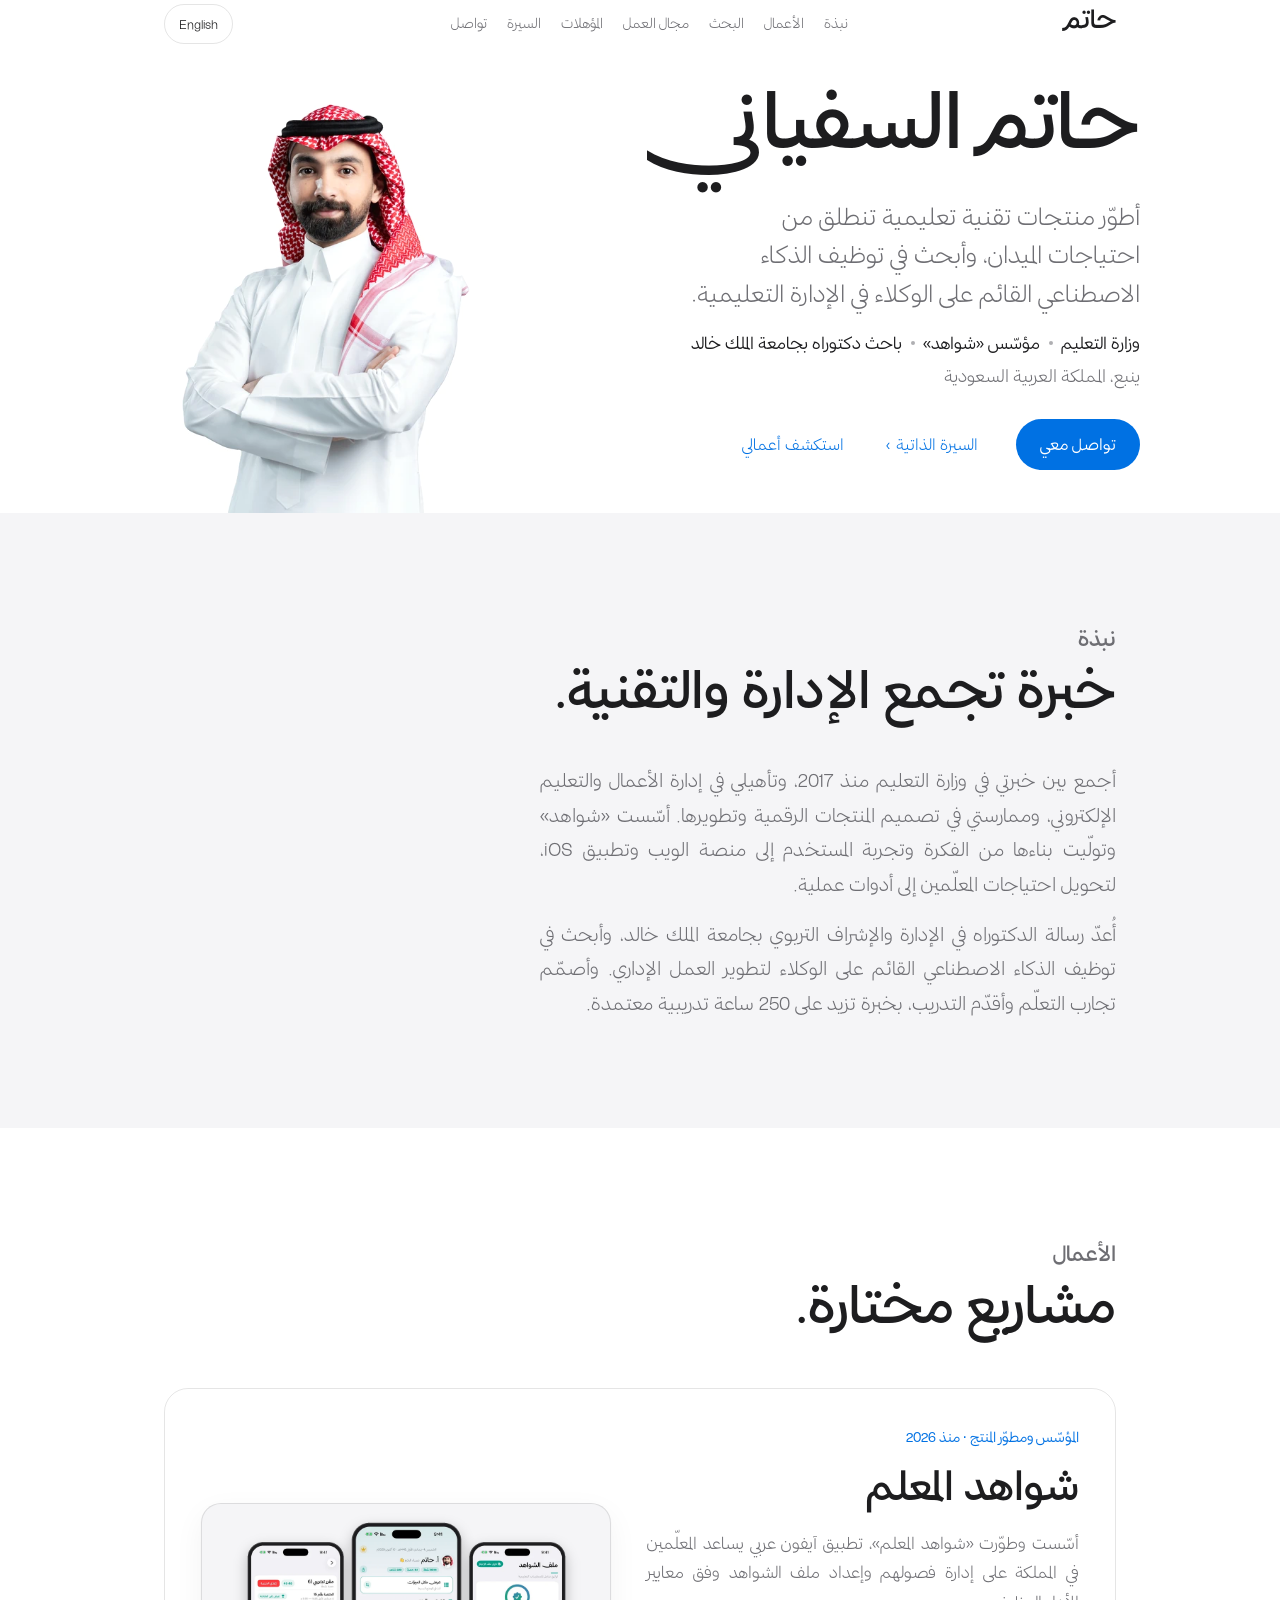
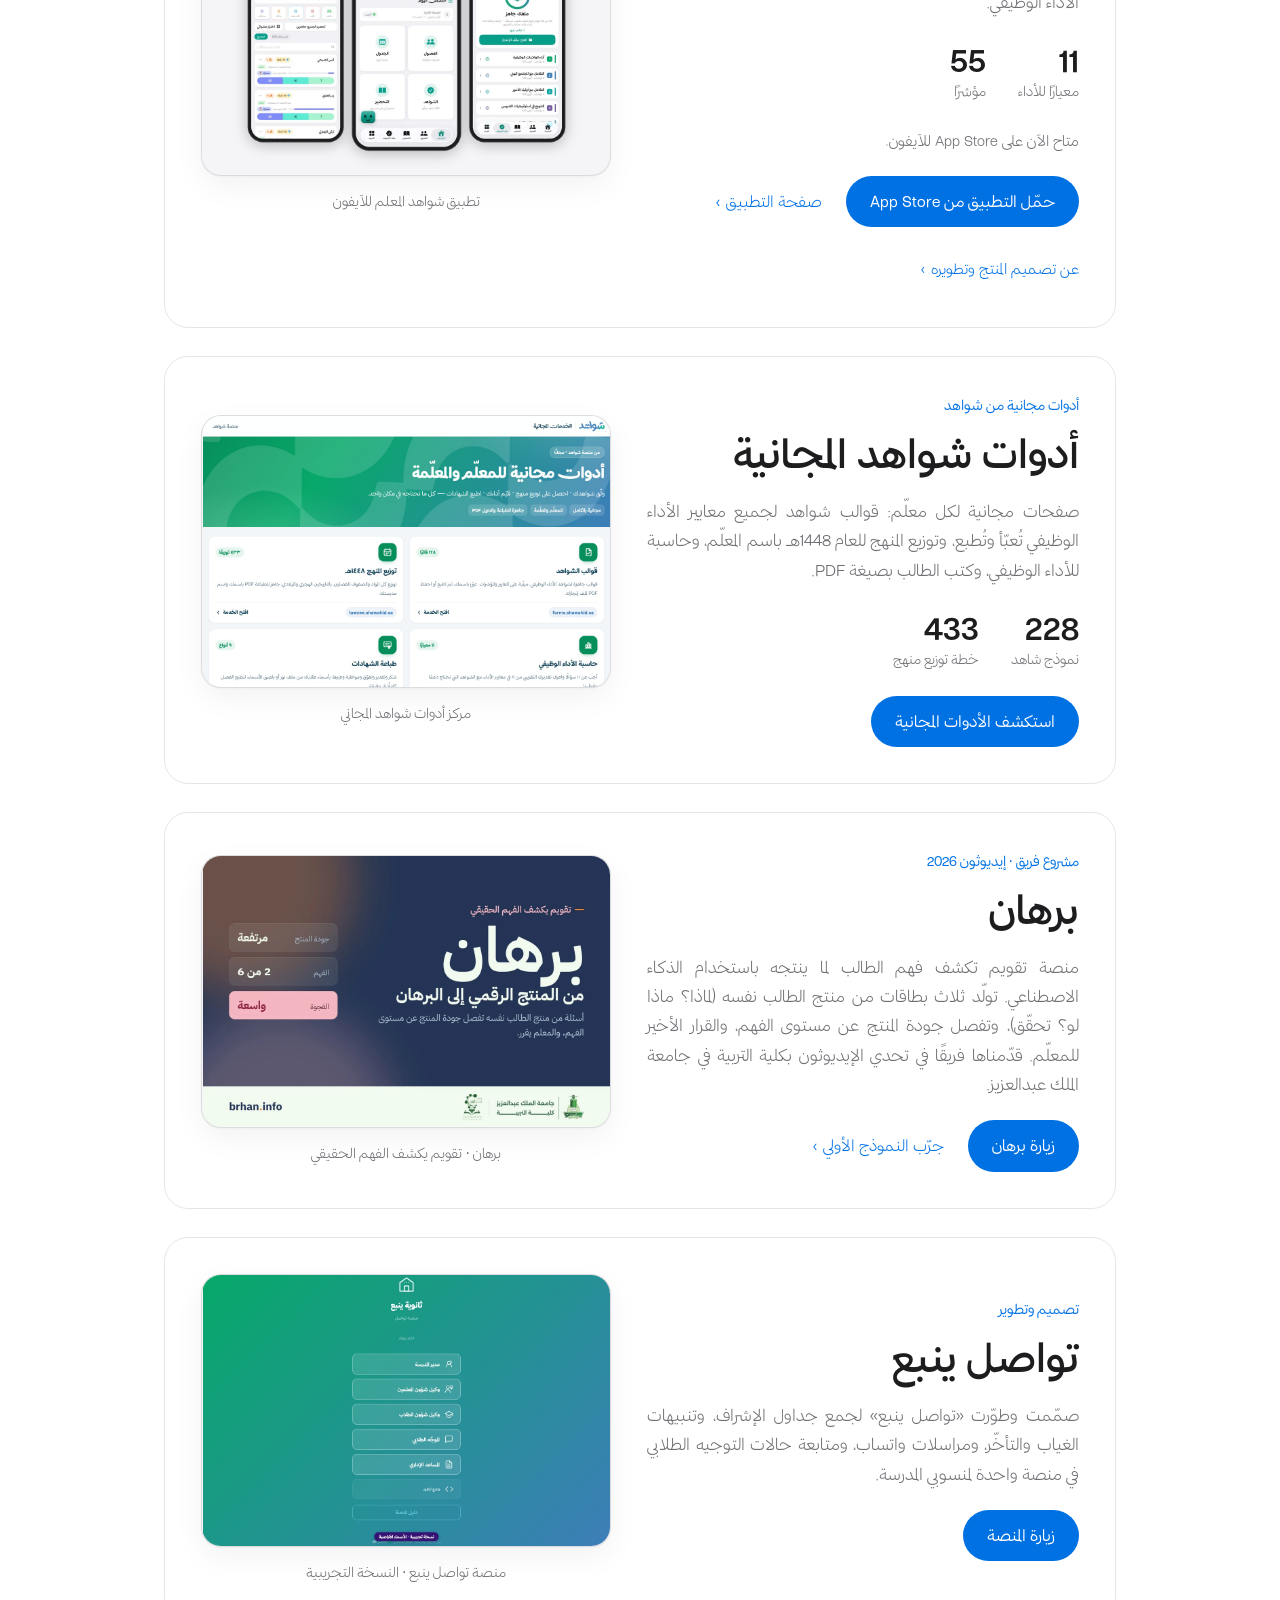
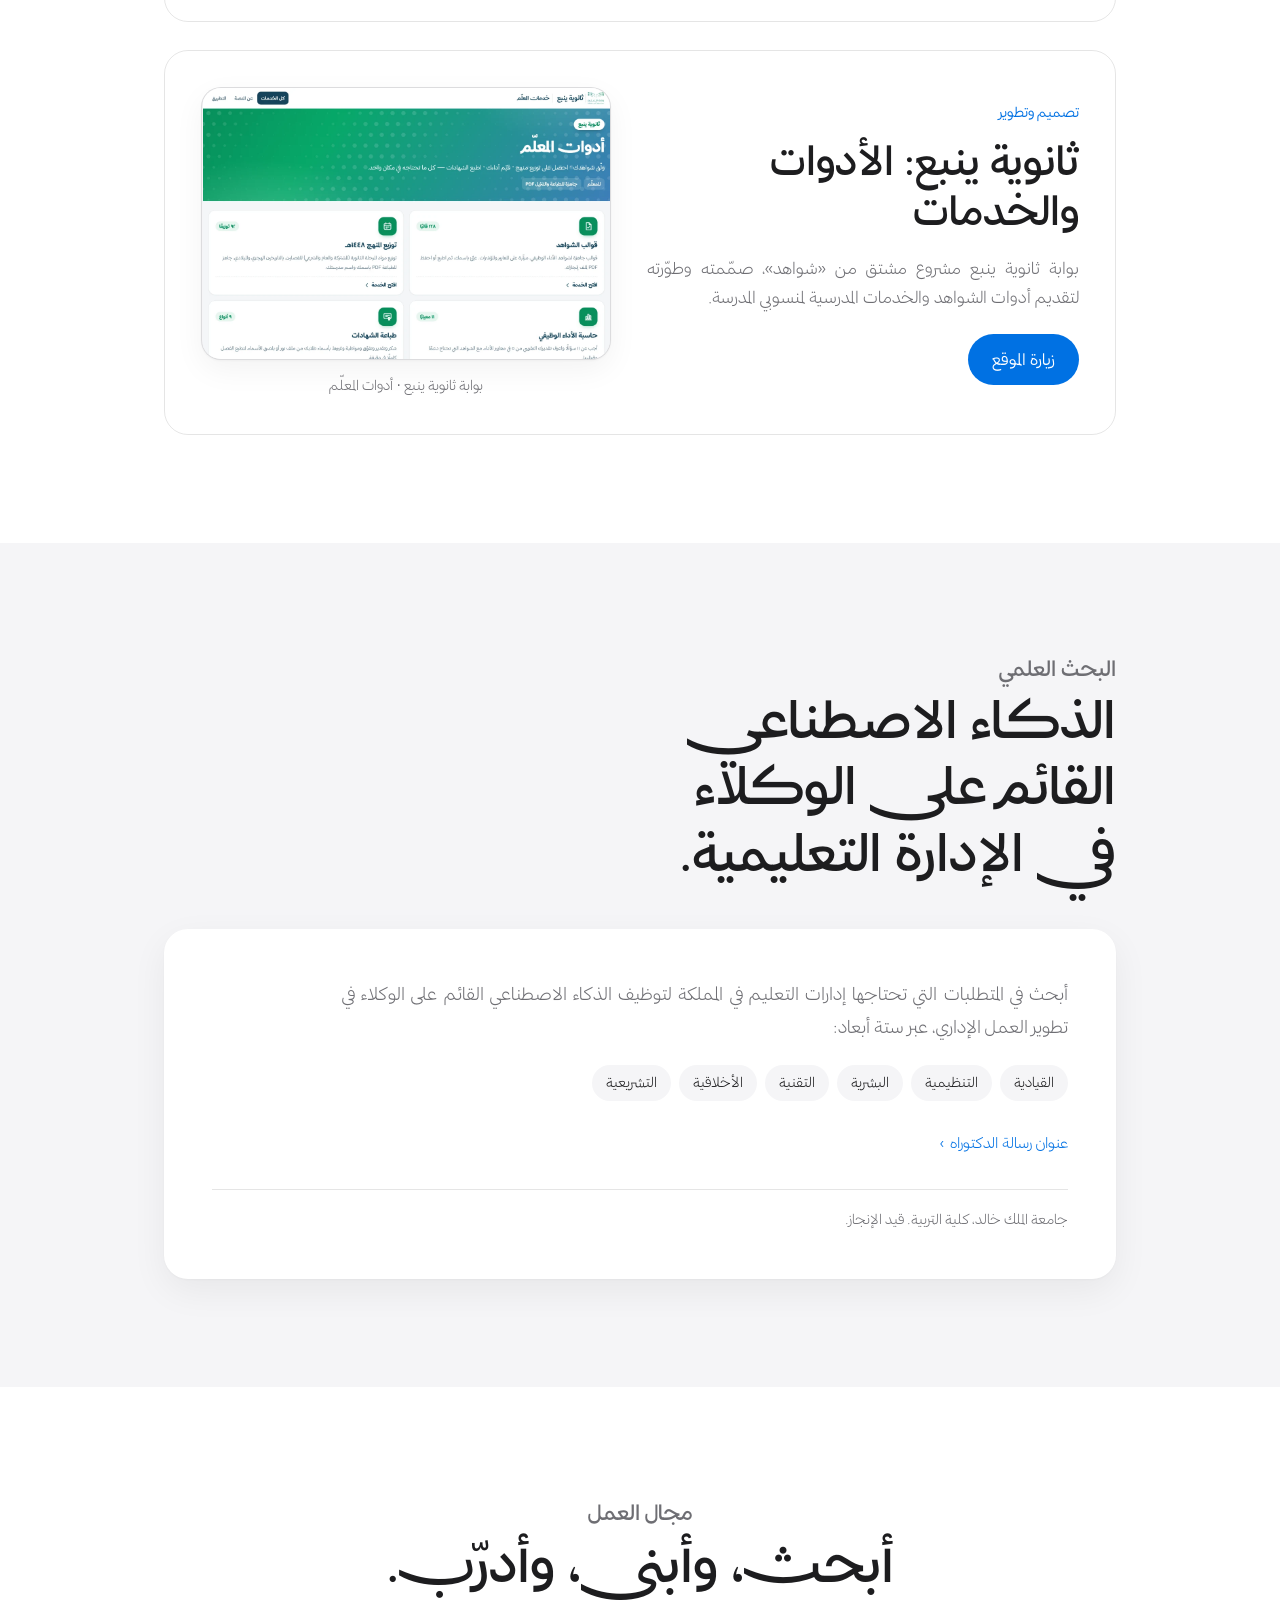
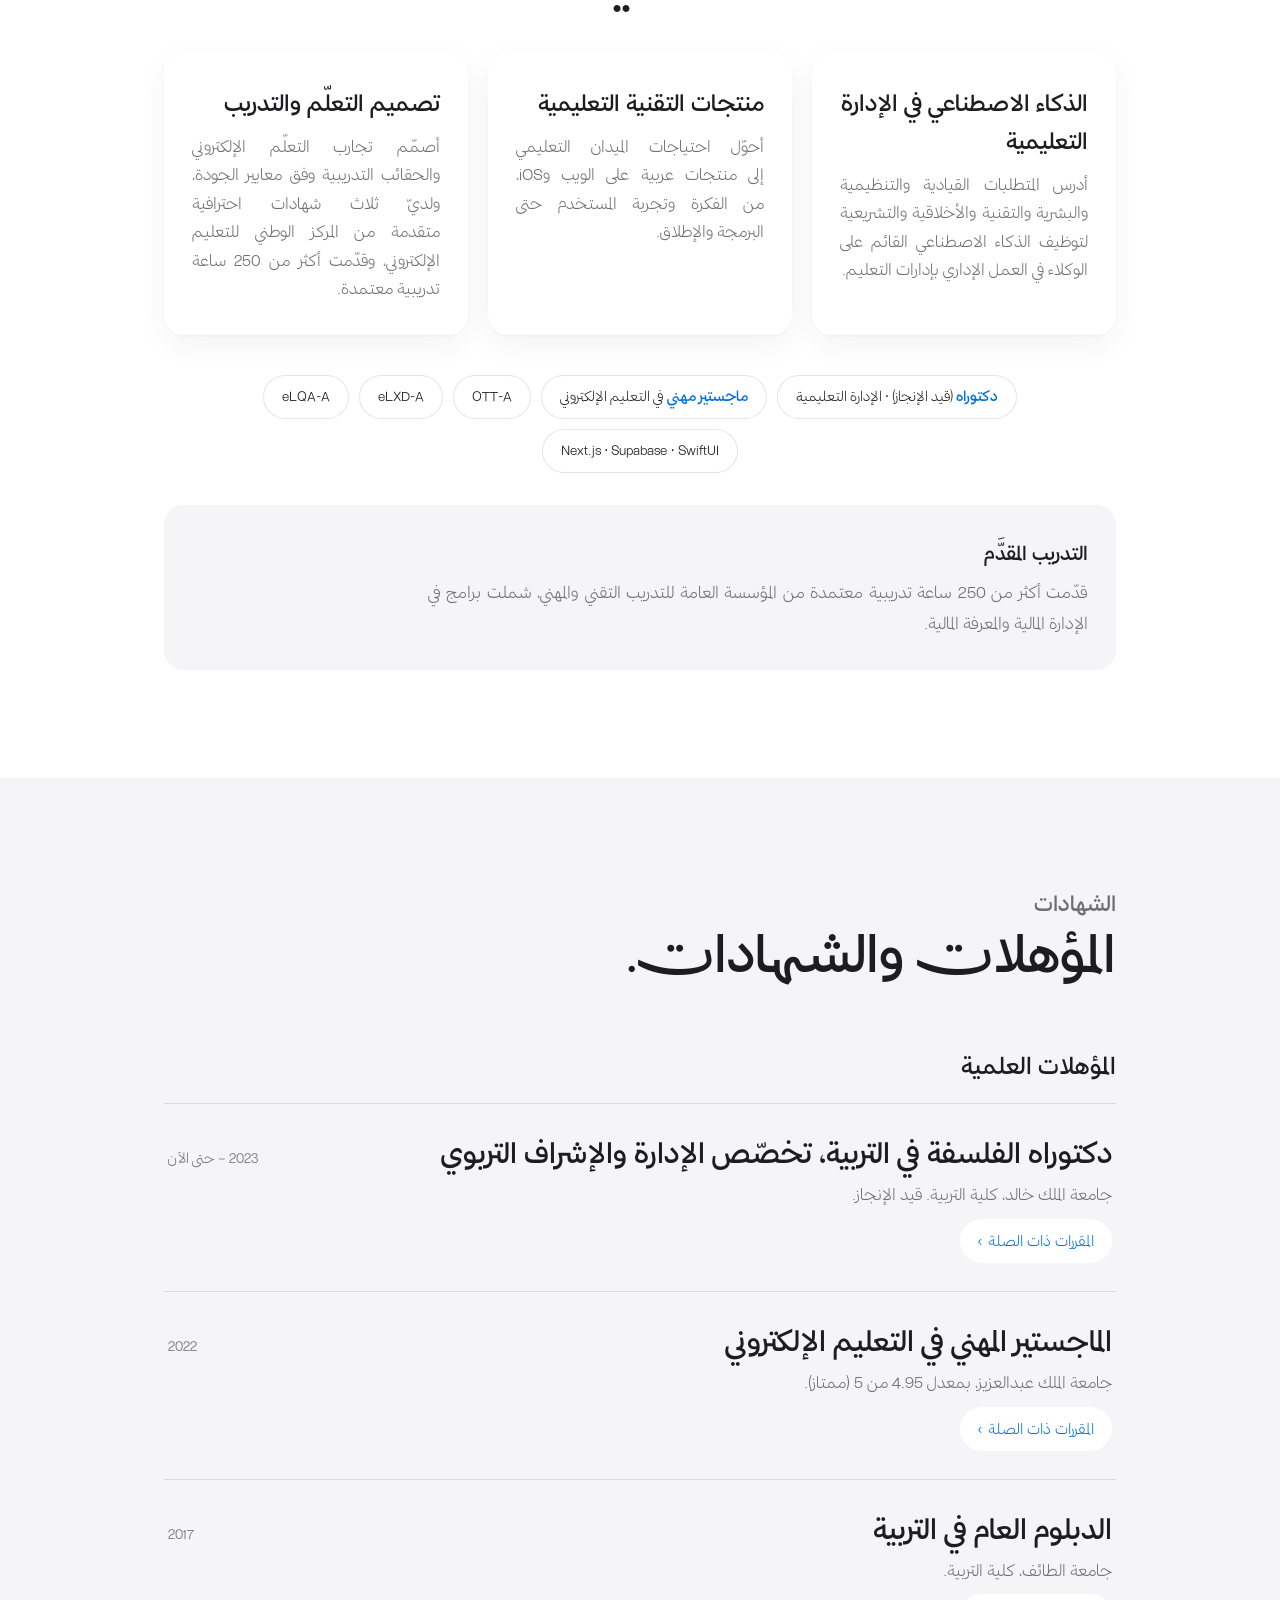
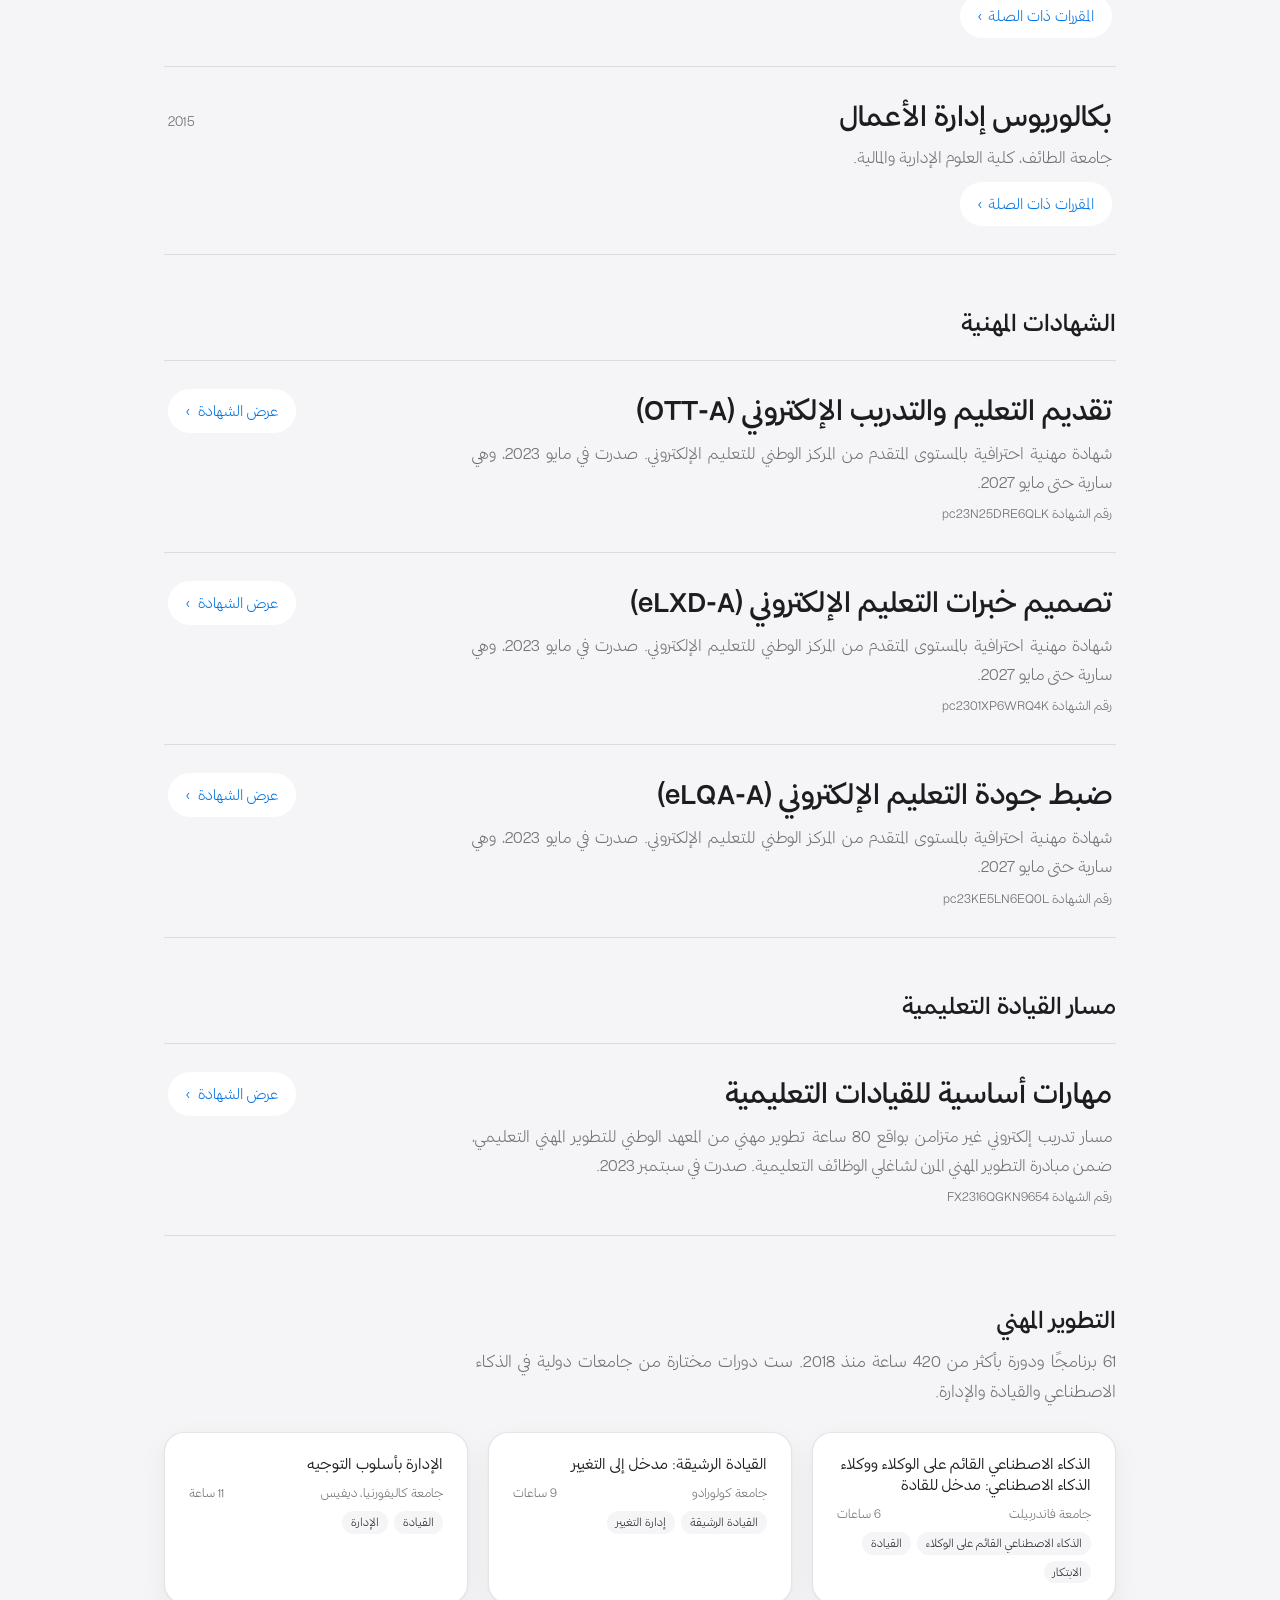
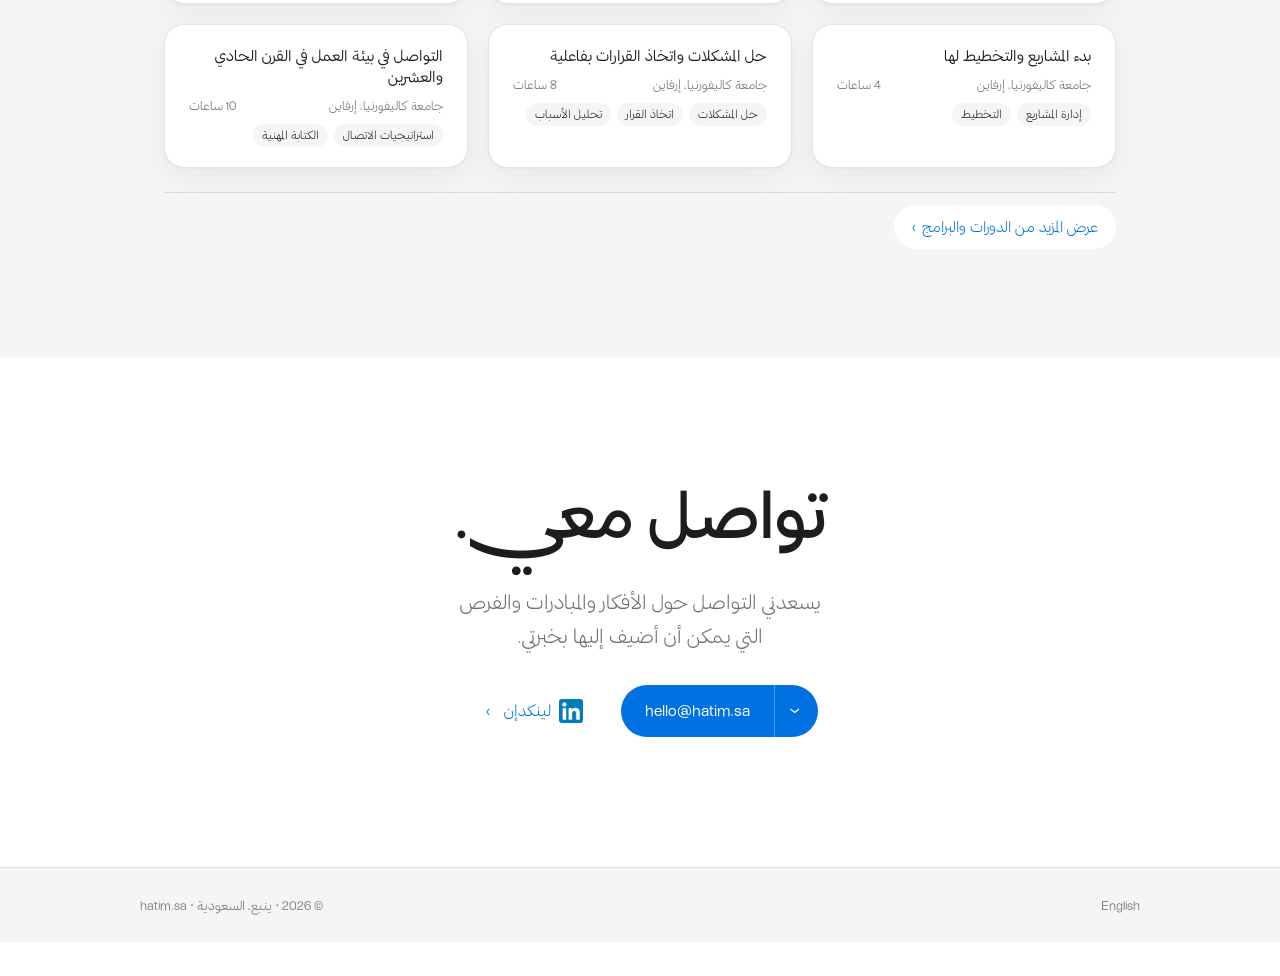
==== commit 8a6540fe: "Justify Arabic long copy with kashida Browsers cannot justify Arabic with kashida, so kashida.js fil" ====
--- a/ar.html
+++ b/ar.html
@@ -421,5 +421,6 @@
 </footer>
 
 <script src="site.js" defer></script>
+<script src="kashida.js" defer></script>
 </body>
 </html>
--- a/typography.css
+++ b/typography.css
@@ -3,5 +3,5 @@
 /* Elongated alternates belong only to the primary display headings and wordmark. */
 :lang(ar) :is(.hero h1,.h2,.contact h2,header.cv h1){font-feature-settings:"liga" 1,"calt" 1,"ss01" 1,"dlig" 0}
 .brand .wm{font-feature-settings:"ss01" 1}
-/* Long copy keeps natural joins and spacing; no forced letter stretching. */
-:lang(ar) :is(.atext p,.project-copy>p,.project-summary .d,.card p,.training-delivered p,.diss .ds,.cred .cm,.train>p,.project-details dd,.lede,.note,.skills p,.item li,.edu .x){text-align:start;text-wrap:pretty;word-spacing:normal}
+/* Long copy is justified; kashida.js fills each line with tatweel at classical joining points. Never letter-spacing. */
+:lang(ar) :is(.atext p,.project-copy>p,.project-summary .d,.card p,.training-delivered p,.diss .ds,.cred .cm,.train>p,.project-details dd,.lede,.note,.skills p,.item li,.edu .x){text-align:justify;text-align-last:start;text-wrap:pretty;word-spacing:normal}
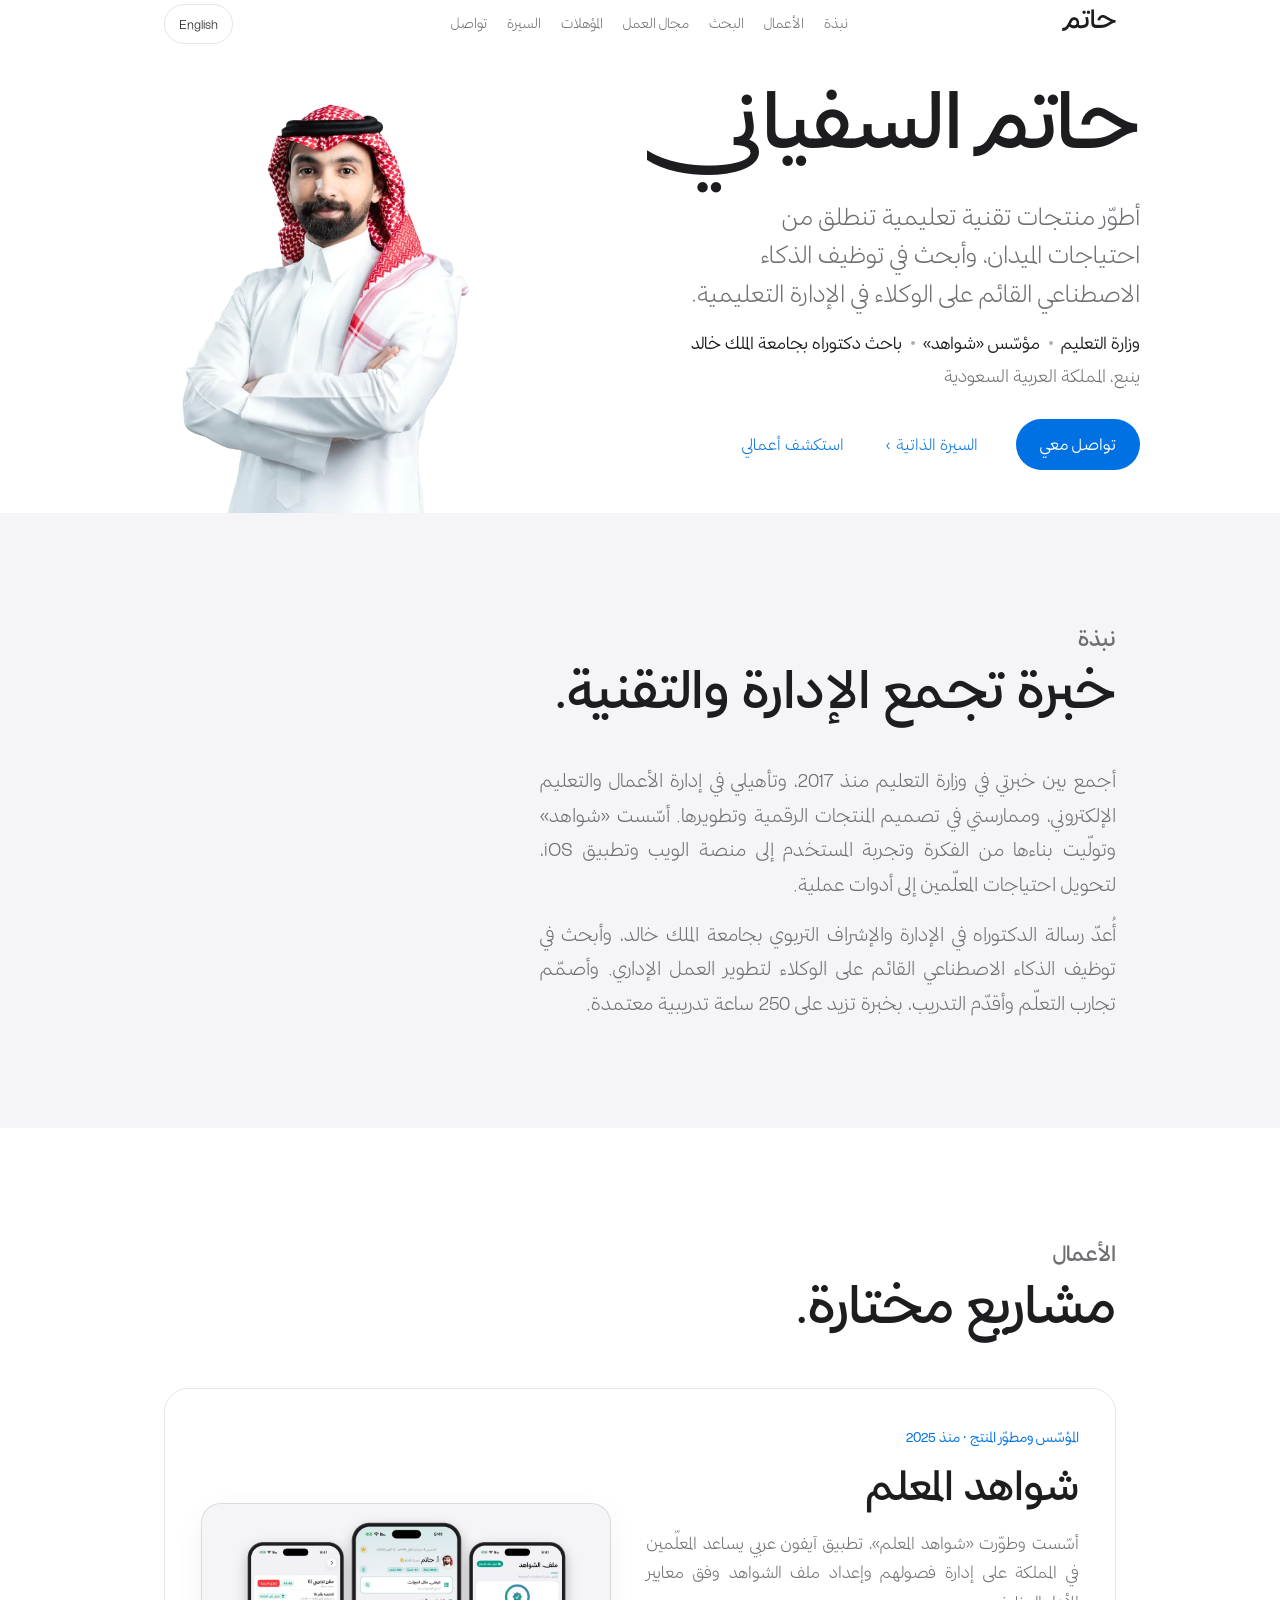
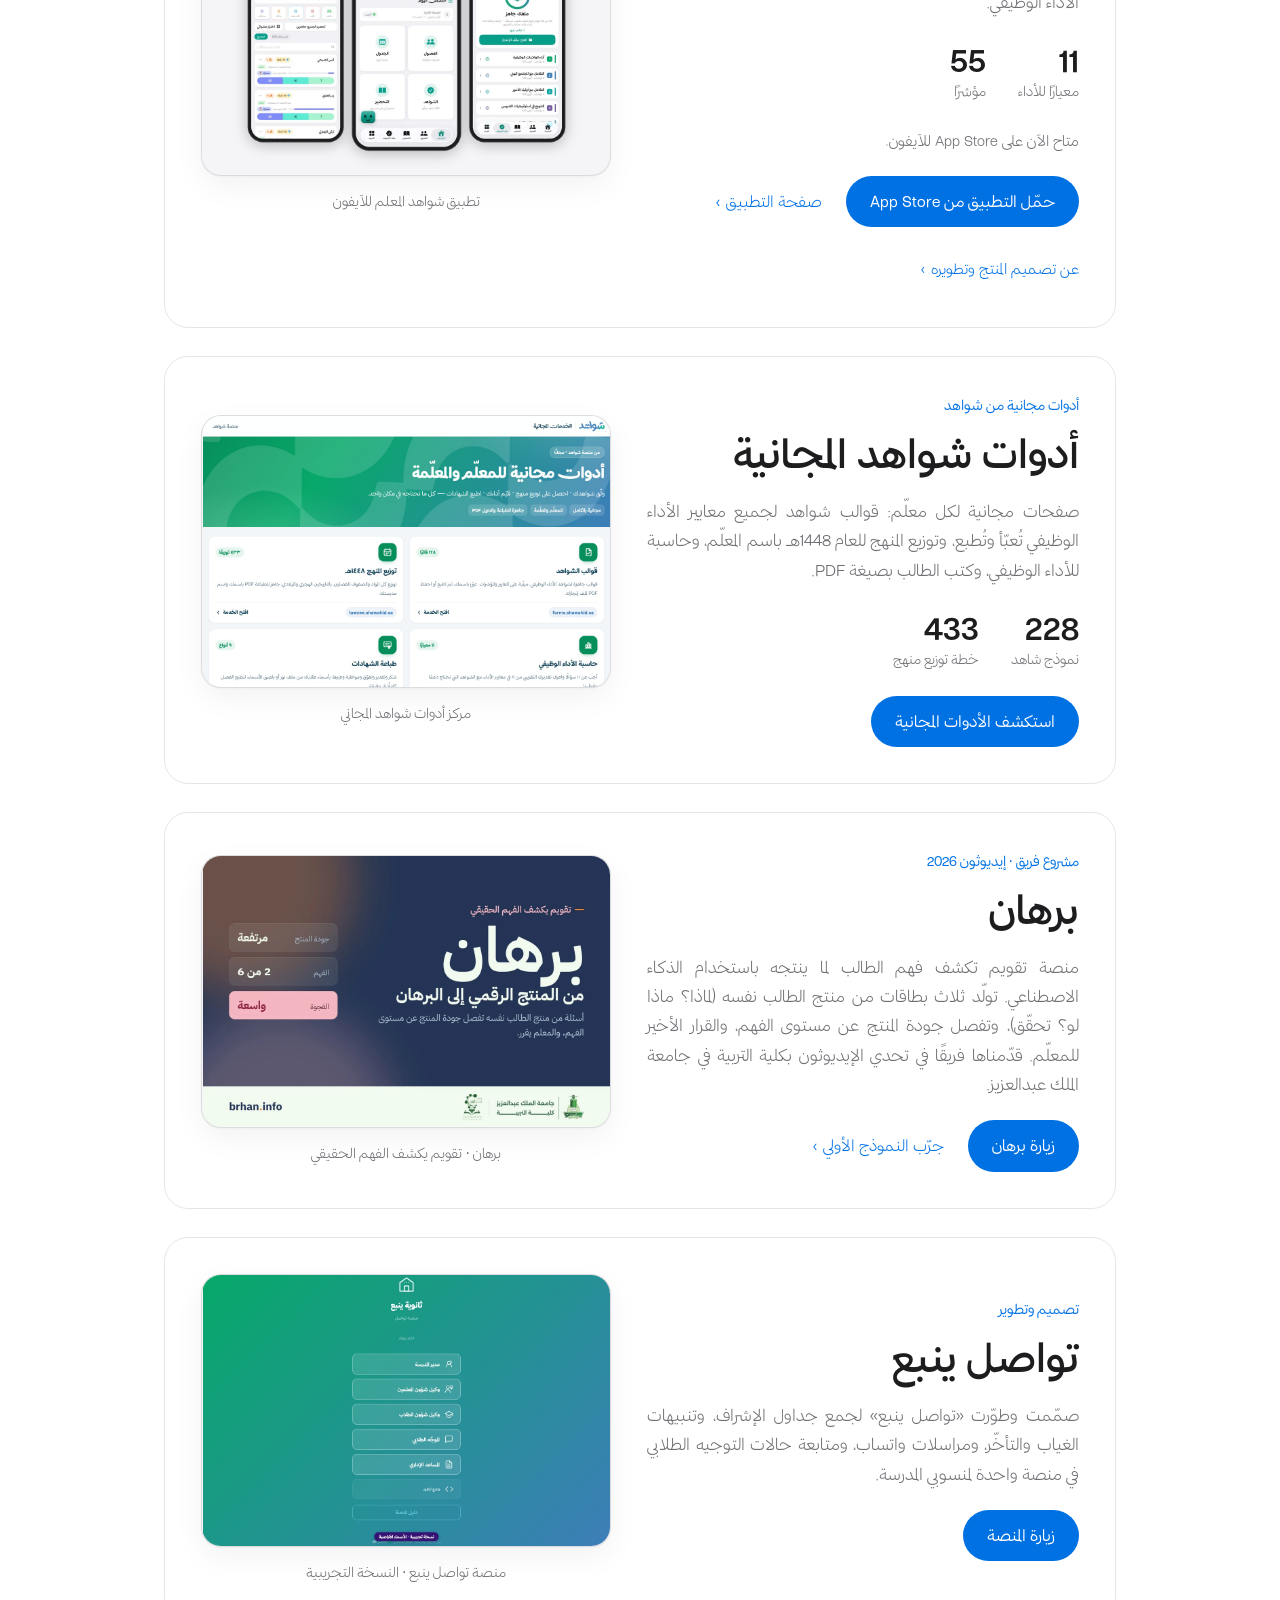
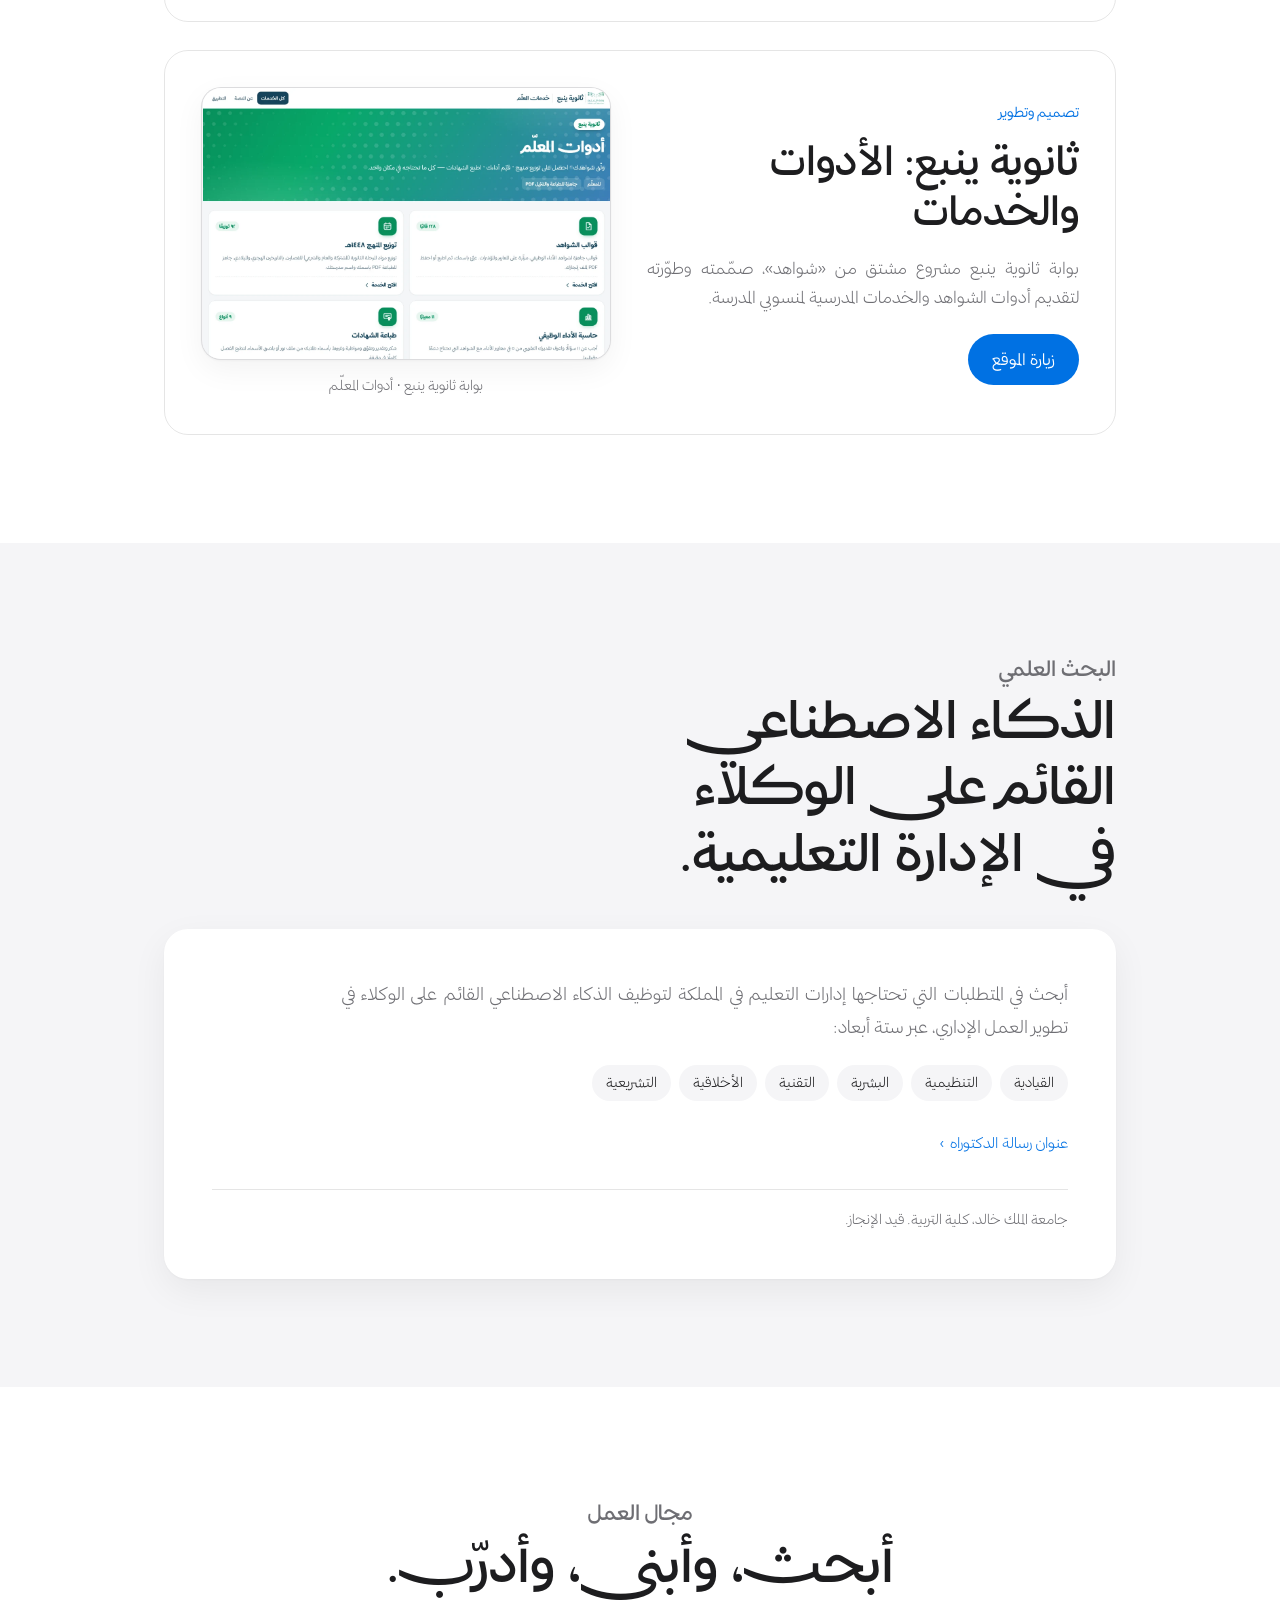
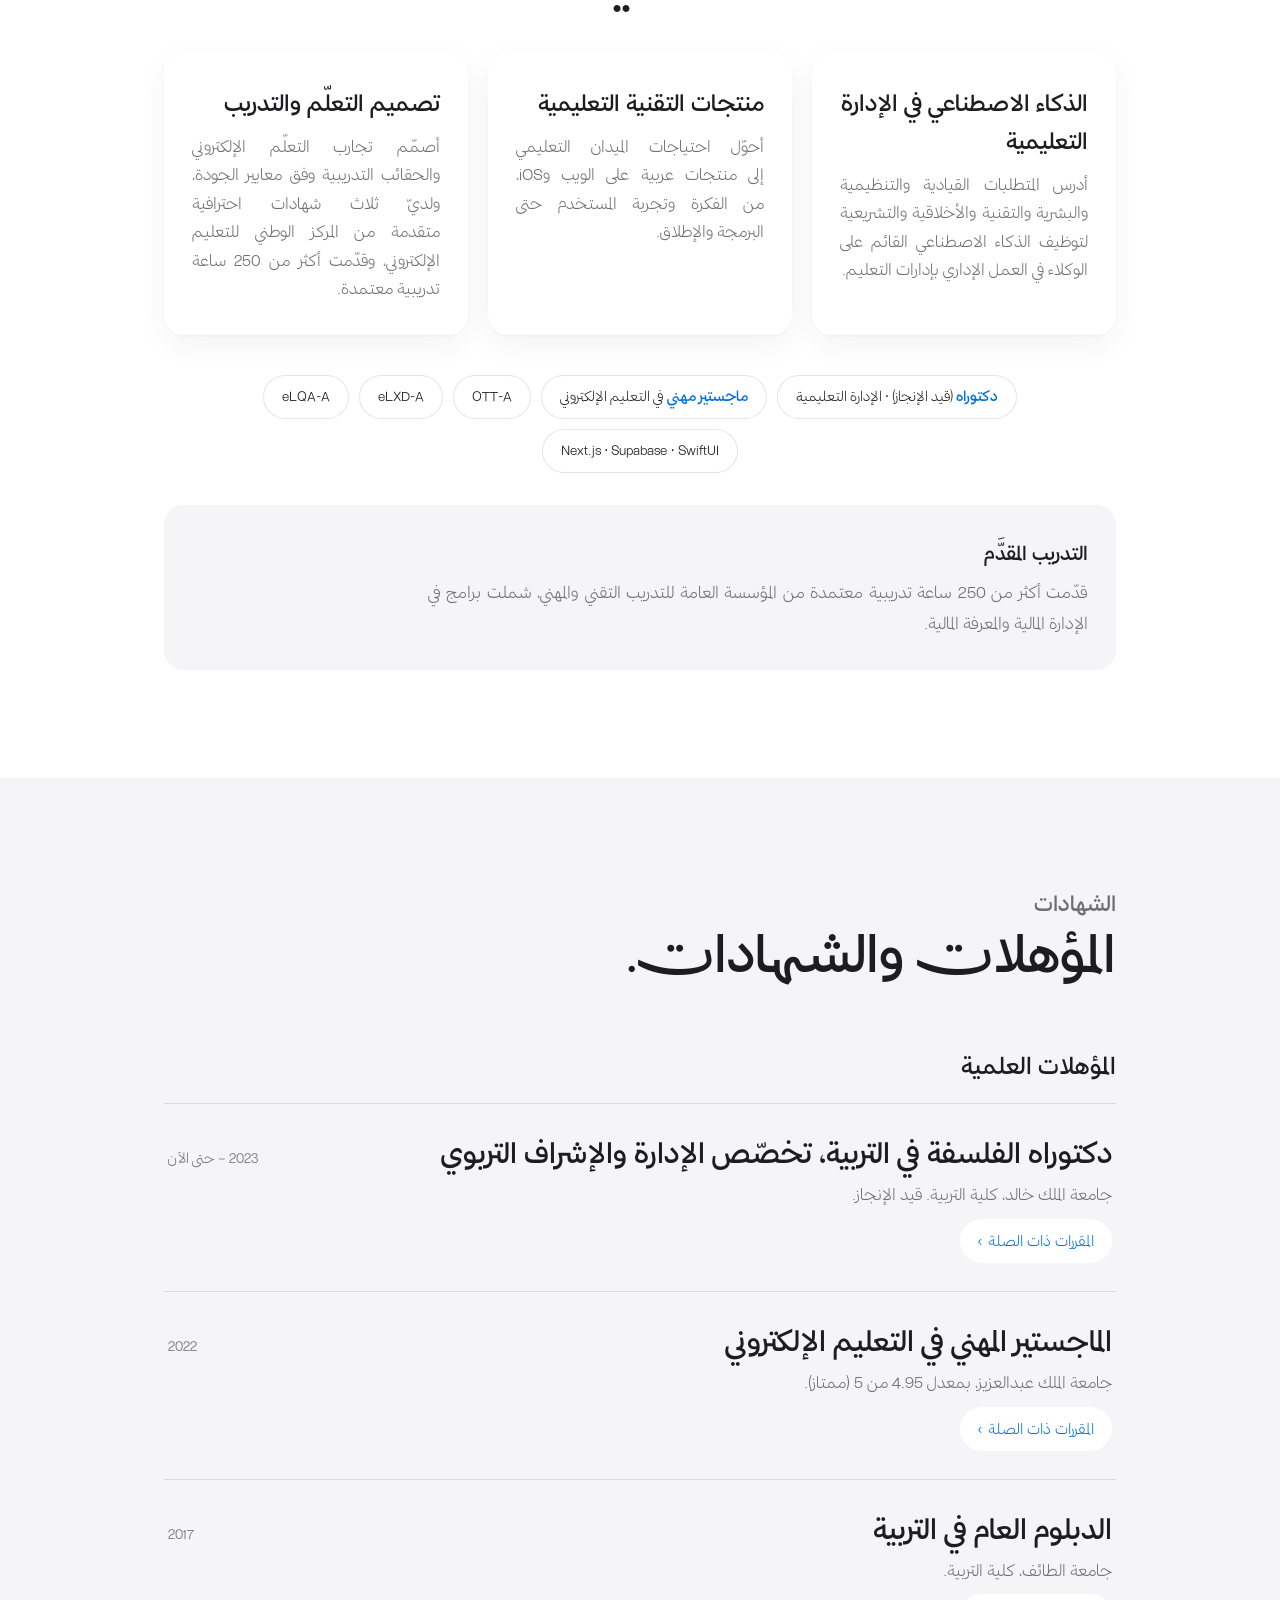
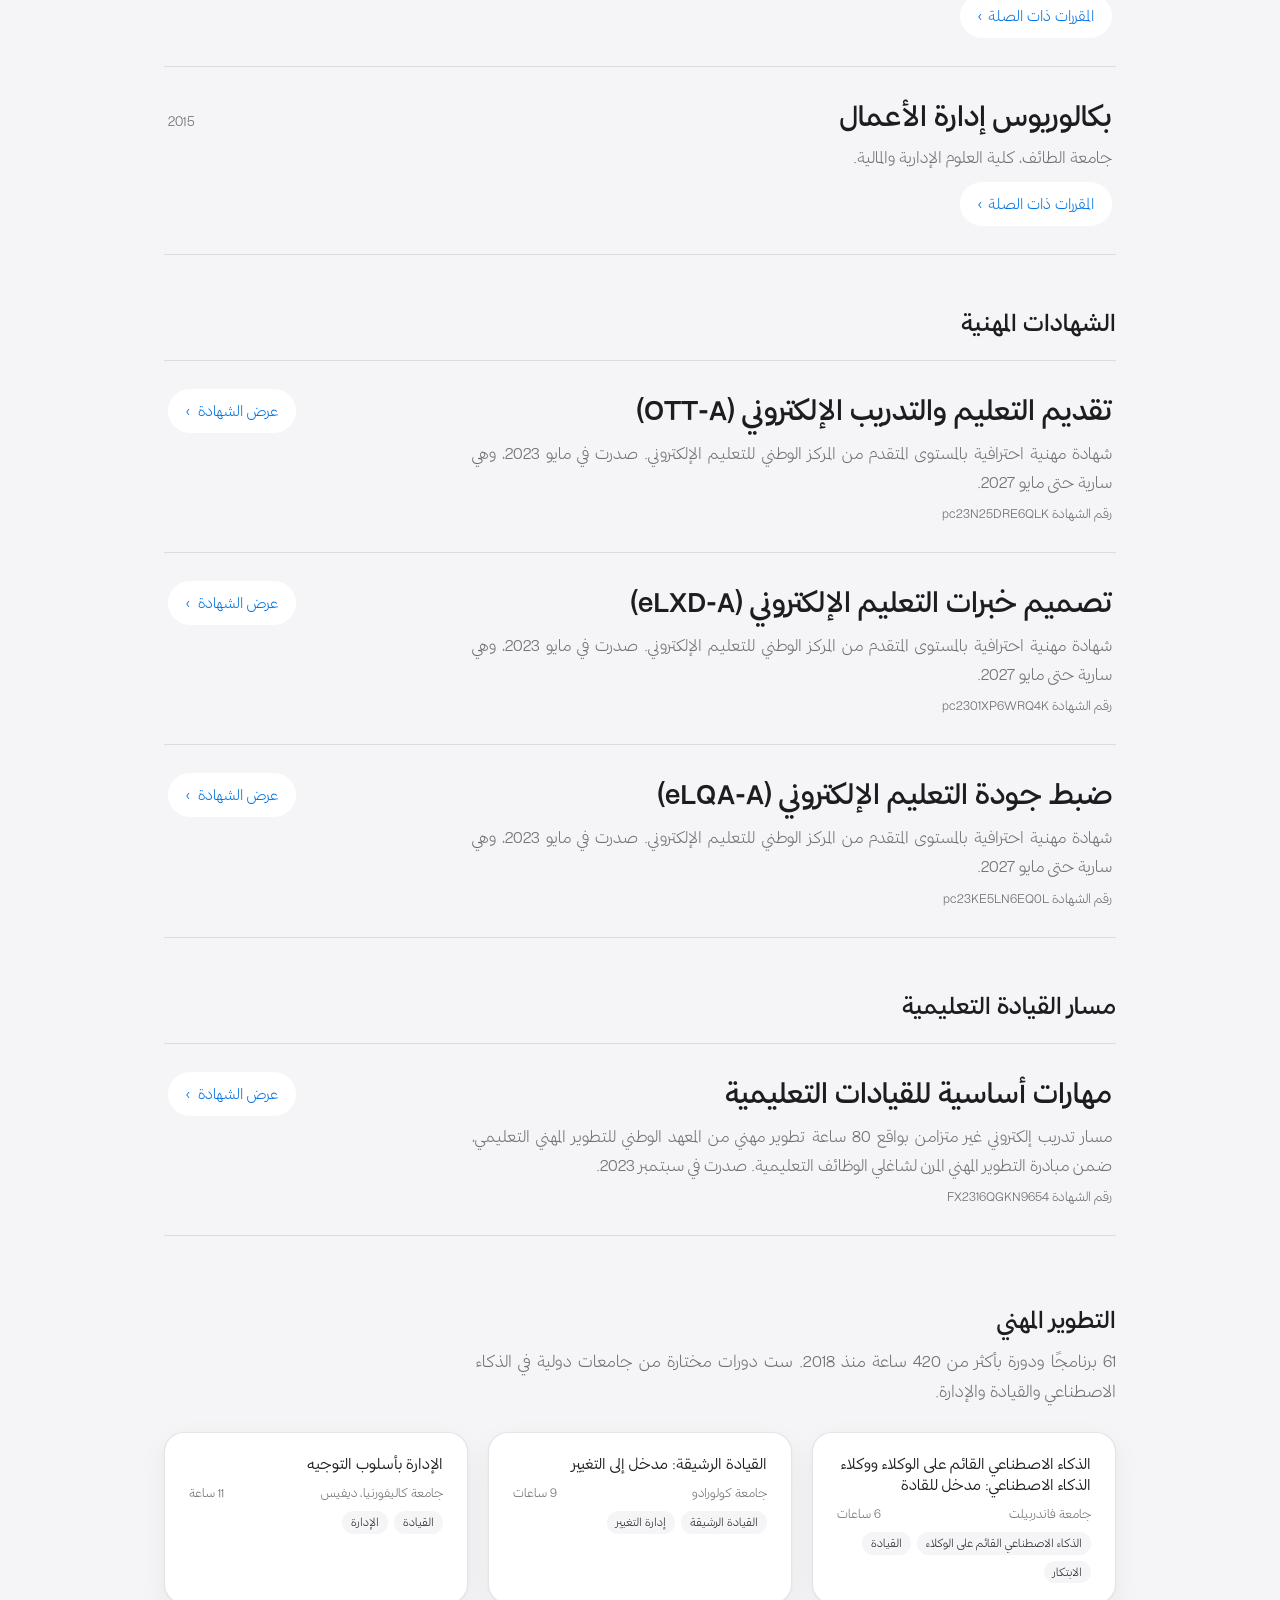
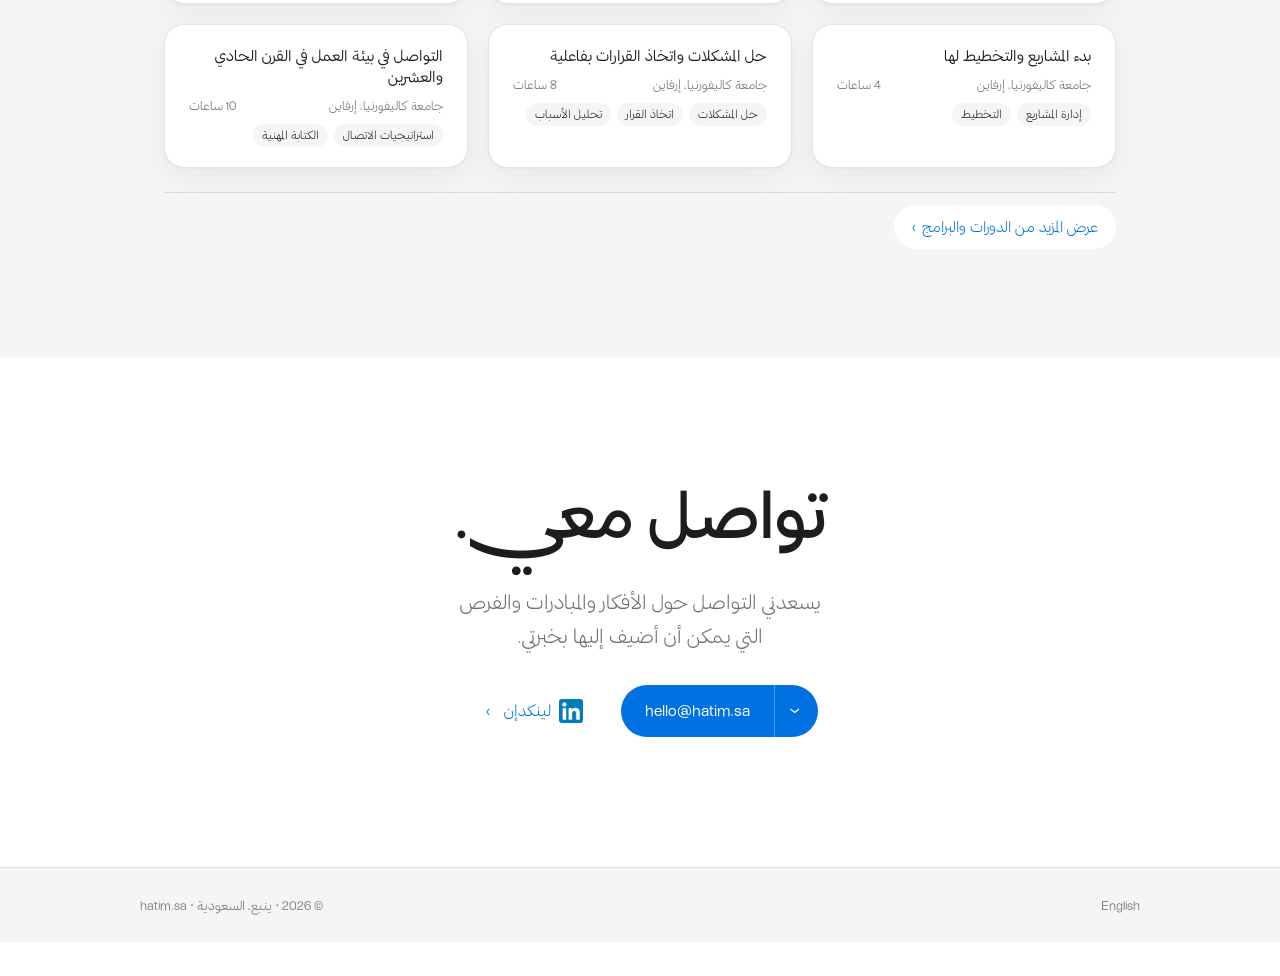
==== commit d9c09cb9: "Site: Shawahid since 2025 Co-Authored-By: Claude Opus 5.5 <noreply@anthropic.com> Claude-Session: ht" ====
--- a/ar.html
+++ b/ar.html
@@ -311,7 +311,7 @@
   <section class="sec" id="work"><div class="wrap">
 <div class="kicker rv">الأعمال</div><h2 class="h2 rv">مشاريع مختارة.</h2>
 <article class="featured-project rv">
-<div class="project-copy"><p class="project-role">المؤسّس ومطوّر المنتج · منذ 2026</p><h3>شواهد المعلم</h3>
+<div class="project-copy"><p class="project-role">المؤسّس ومطوّر المنتج · منذ 2025</p><h3>شواهد المعلم</h3>
 <p>أسّست وطوّرت «شواهد المعلم»، تطبيق آيفون عربي يساعد المعلّمين في المملكة على إدارة فصولهم وإعداد ملف الشواهد وفق معايير الأداء الوظيفي.</p>
 <ul class="project-facts"><li><strong>11</strong> معيارًا للأداء</li><li><strong>55</strong> مؤشرًا</li></ul>
 <p class="project-note">متاح الآن على&nbsp;App&nbsp;Store للآيفون.</p>
